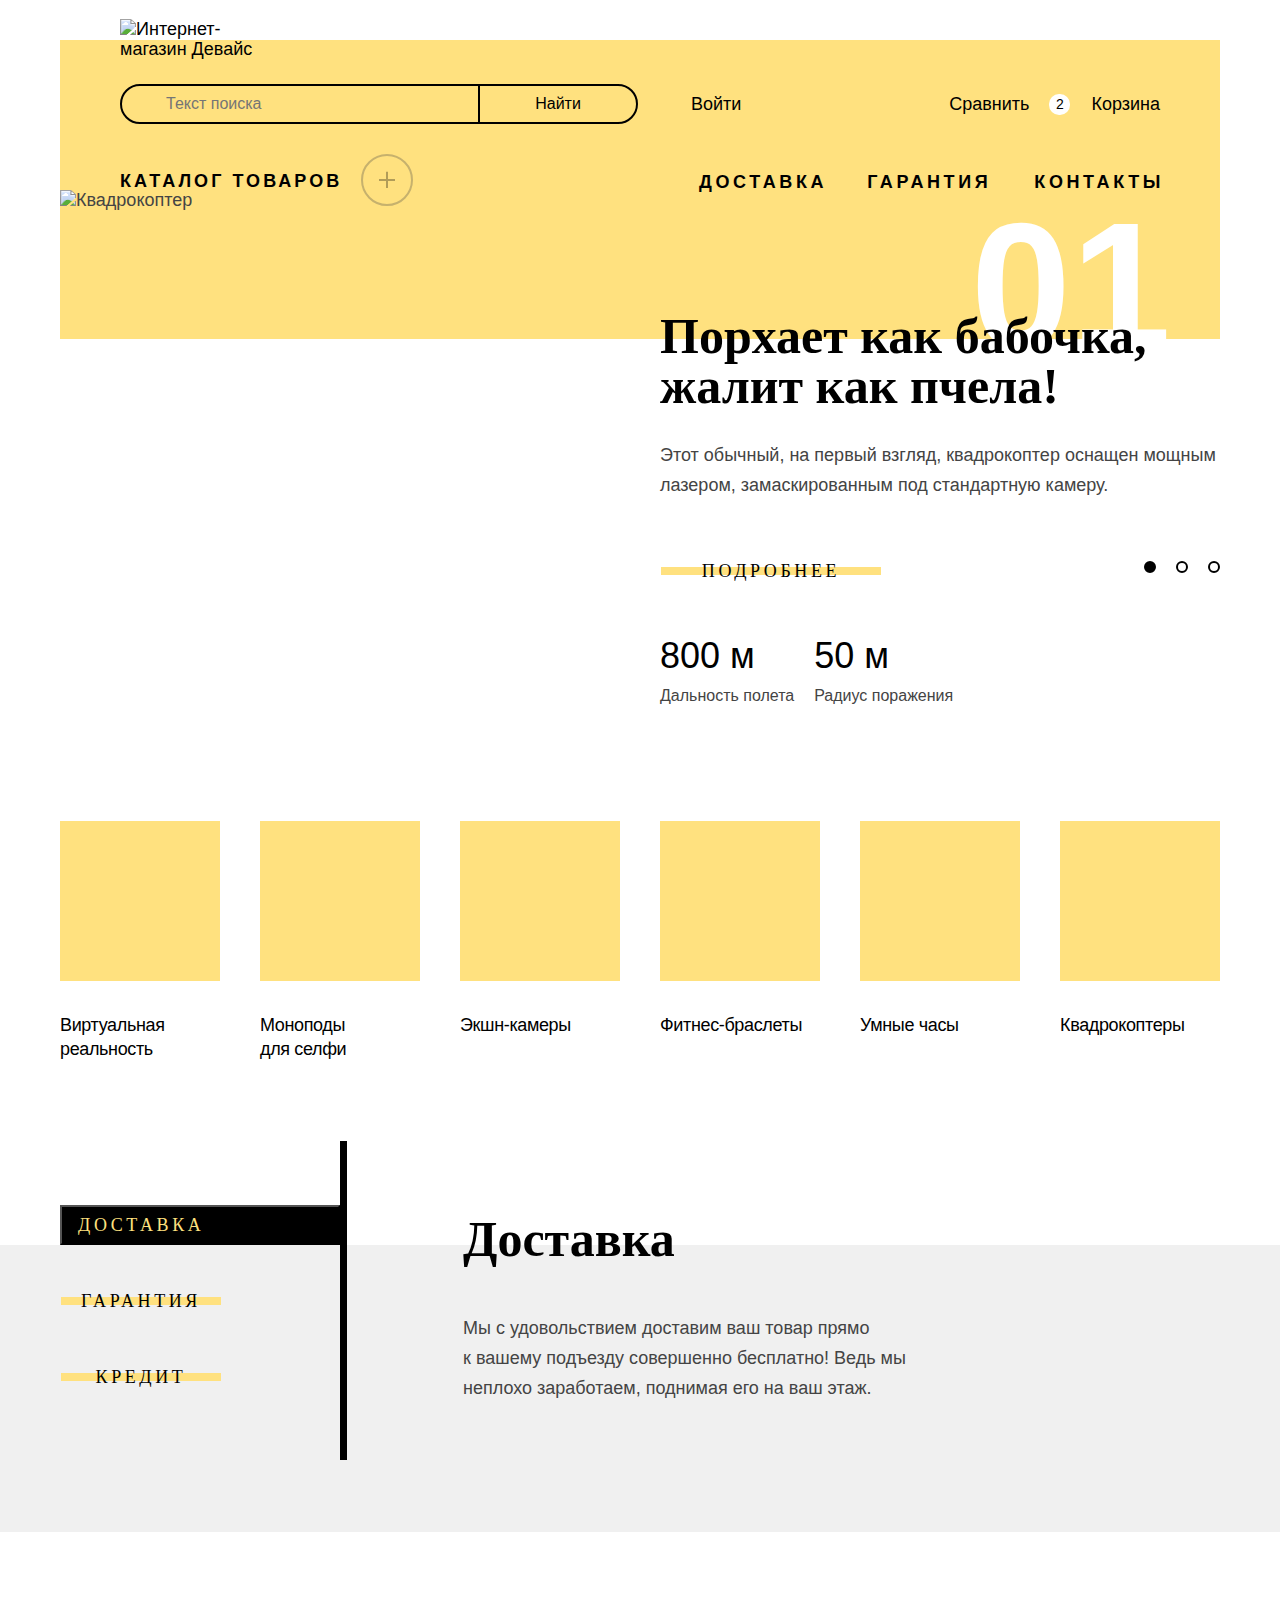
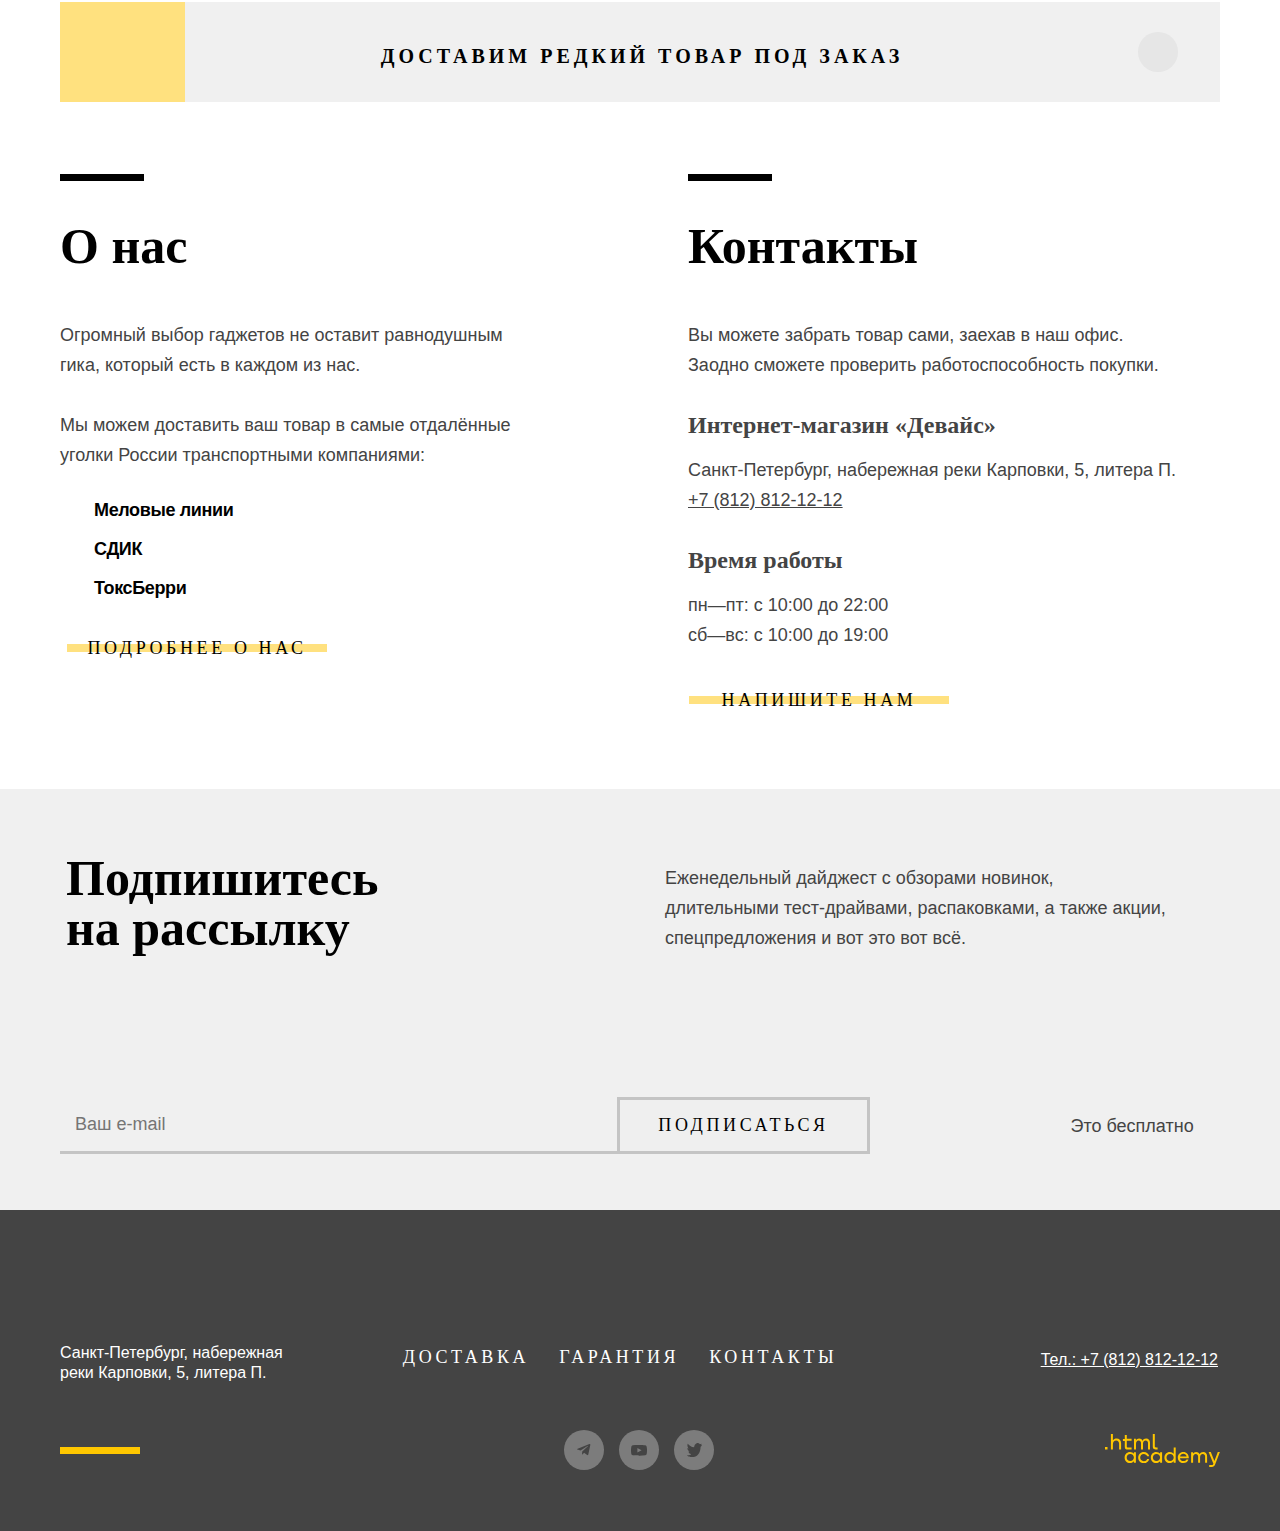
==== index.html @ ad10156c "Ending device" ====
<!DOCTYPE html>
<html lang="ru">

  <head>
    <meta charset="utf-8">
    <title>HTML Academy: Девайс</title>
    <link rel="icon" href="favicon.ico">
    <link rel="icon" type="image/png" href="images/favicon.png">
    <link rel="stylesheet" href="styles/styles.css">
  </head>

  <body>
    <header class="head">
      <div class="pre-logo">
        <a class="logo">
          <img src="images/ico/logo.svg" width="145" height="36" alt="Интернет-магазин Девайс">
        </a>
      </div>
      <nav class="head-navigation">
        <div class="nav-top">

          <form action="https://echo.htmlacademy.ru" method="post" class="form-search">
            <label for="search" class="visually-hidden">Поиск</label>
            <input class="form-search-input" id="search" name="search" type="search" placeholder="Текст поиска">
            <button class="form-search-btn" type="submit">Найти</button>
          </form>

          <ul class="nav-list-left">
            <li class="nav-entered">
              <a href="#" class="nav-link"><span class="nav-ico-login"></span>Войти</a>
            </li>

          </ul>

          <ul class="nav-list-right">
            <li>
              <a href="#" class="nav-compare nav-link"><span class="nav-ico-compare"></span>Сравнить</a>
            </li>
            <li>
              <a href="#" class="nav-thrash nav-link">
                <div class="nav-thrash-reactangle">2</div>
                <span class="nav-ico-thrash"></span>Корзина
              </a>


              <div class="cart-popover popover-hidden">
                <ul class="popover-items-list">
                  <li class="popover-cart-item">
                    <a class="popover-item-link" href="#">
                      <img class="popover-image" src="images/tripod-mobile-sm.jpg" width="39" height="43"
                        alt="Любительская селфи-палка">
                      <p class="cart-item-title">Любительская селфи-палка</p>
                    </a>
                    <button class="delete-button" type="submit"><span class="visually-hidden">Удалить</span></button>
                  </li>
                  <li class="popover-cart-item">
                    <a class="popover-item-link" href="#">
                      <img class="popover-image" src="images/tripod-sm.jpg" width="39" height="43"
                        alt="Профессиональная селфи-палка">
                      <p class="cart-item-title">Профессиональная селфи-палка</p>
                    </a>
                    <button class="delete-button" type="submit"><span class="visually-hidden">Удалить</span></button>
                  </li>
                </ul>
                <div class="totals">
                  <p class="totals-text">Товаров: 2</p>
                  <p class="totals-text">Сумма: 2000 ₽</p>
                </div>
                <a class="popover-button" href="#">Открыть корзину</a>
              </div>

            </li>
          </ul>
        </div>





        <div class="catalog-group-menu">


          <ul class="catalog-menu-left">
            <li><a href="#" class="catalog-menu-left-link">Каталог товаров</a>
              <div class="catalog-inner catalog-hidden">
                <ul class="catalog-inner-list">
                  <li class="catalog-inner-list-item"><a href="#" class="navigation-catalogue-item">Виртуальная
                      реальность</a></li>
                  <li class="catalog-inner-list-item"><a href="catalog.html" class="navigation-catalogue-item">Моноподы
                      для cелфи</a></li>
                  <li class="catalog-inner-list-item"><a href="#" class="navigation-catalogue-item">Экшн-камеры</a></li>
                </ul>
                <ul class="catalog-inner-list">
                  <li class="catalog-inner-list-item"><a href="#" class="navigation-catalogue-item">Фитнес-браслеты</a>
                  </li>
                  <li class="catalog-inner-list-item"><a href="#" class="navigation-catalogue-item">Умные часы</a></li>
                </ul>
                <ul class="catalog-inner-list">
                  <li class="catalog-inner-list-item"><a href="#" class="navigation-catalogue-item">Квадрокоптеры</a>
                  </li>
                </ul>
              </div>

            </li>
          </ul>

          <ul class="catalog-menu-right">
            <li><a href="#" class="catalog-menu-right-link">Доставка</a></li>
            <li><a href="#" class="catalog-menu-right-link">Гарантия</a></li>
            <li><a href="#" class="catalog-menu-right-link">Контакты</a></li>
          </ul>




        </div>
      </nav>



    </header>

    <main>
      <h1 class="visually-hidden">Интернет-магазин "Девайс"</h1>
      <section class="main-slider">
        <h2 class="visually-hidden">Популярные товары</h2>
        <div class="slider-wrapper">
          <div class="slide slide-open">
            <h3 class="visually-hidden">Квадрокоптер</h3>
            <div class="slider-image">
              <img src="images/slide_kvadro.png" height="560" width="560" alt="Квадрокоптер">
            </div>
            <div class="slider-text">
              <div class="slider-header">01</div>
              <h3 class="slider-tagline">Порхает как бабочка, жалит как пчела!</h3>
              <p class="slider-description">Этот обычный, на первый взгляд, квадрокоптер оснащен мощным лазером,
                замаскированным под стандартную камеру.</p>
              <div class="slider-group-info">
                <a href="#" class="btn-detail">Подробнее</a>
              </div>
              <ul class="slider-properties">
                <li class="slider-properties-feature">800 м <br /><span class="slider-properties-value">Дальность
                    полета</span></li>
                <li class="slider-properties-feature">50 м <br /><span class="slider-properties-value">Радиус
                    поражения</span></li>
              </ul>
            </div>
          </div>

          <div class="slide slide-hidden">
            <h3 class="visually-hidden">Фитнес-браслет</h3>
            <div class="slider-image">
              <img src="images/slide_bangle.png" height="560" width="560" alt="Фитнес-браслет">
            </div>
            <div class="slider-text">
              <div class="slider-header">02</div>
              <h3 class="slider-tagline">Худеем <br />правильно!</h3>
              <p class="slider-description">Мотивирующие фитнес-браслеты помогут найти в себе силы не пропускать занятия
                и
                соблюдать диету.</p>
              <div class="slider-group-info">
                <a href="#" class="btn-detail">Подробнее</a>
              </div>
              <ul class="slider-properties">
                <li class="slider-properties-feature">48 часов <br /><span class="slider-properties-value">Без
                    подзарядки</span></li>
              </ul>
            </div>
          </div>


          <div class="slide slide-hidden">
            <h3 class="visually-hidden">Монопод</h3>
            <div class="slider-image">
              <img src="images/slide_tripod.png" height="560" width="560" alt="Селфи палка">
            </div>
            <div class="slider-text">
              <div class="slider-header">03</div>
              <h3 class="slider-tagline">Делай селфи, <br />как Бен Стиллер!</h3>
              <p class="slider-description">Самая длинная палка для селфи доступна в нашем магазине. Восемь (Восемь,
                Карл!) метров длиной и весом всего 5 кг.</p>
              <div class="slider-group-info">
                <a href="#" class="btn-detail">Подробнее</a>
              </div>
              <ul class="slider-properties">
                <li class="slider-properties-feature">8,5 м <br /><span class="slider-properties-value">Длина
                    палки</span></li>
                <li class="slider-properties-feature">5 кг <br /><span class="slider-properties-value">Вес палки</span>
                </li>
                <li class="slider-properties-feature">Карбон <br /><span class="slider-properties-value">Материал</span>
                </li>
              </ul>
            </div>
          </div>


          <div class="slider-controls">
            <button class="slider-button slider-next" type="button">
              <span class="visually-hidden">Предыдущее фото</span>
            </button>
            <button class="slider-button slider-prev" type="button">
              <span class="visually-hidden">Следующее фото</span>
            </button>
          </div>

          <div class="slider-dot-pagination">

            <label class="slider-dot-item">
              <button class="slider-dot active" type="button">
                <span class="visually-hidden">1 предложение</span>
              </button>
            </label>

            <label class="slider-dot-item">
              <button class="slider-dot" type="button">
                <span class="visually-hidden">2 предложение</span>
              </button>
            </label>

            <label class="slider-dot-item">
              <button class="slider-dot" type="button">
                <span class="visually-hidden">3 предложение</span>
              </button>
            </label>
          </div>

        </div>


      </section>

      <section class="subcategory">
        <h2 class="visually-hidden">Категории товаров</h2>
        <div class="subcategory-block">
          <ul class="subcategory-categories">
            <li class="subcategory-element">
              <a class="subcategory-item" href="#">
                <div class="subcategory-image glasses"></div>
                Виртуальная реальность
              </a>
            </li>
            <li class="subcategory-element">
              <a class="subcategory-item" href="#">
                <div class="subcategory-image tripod"></div>
                Моноподы <br>для селфи
              </a>
            </li>
            <li class="subcategory-element">
              <a class="subcategory-item" href="#">
                <div class="subcategory-image camera"></div>
                Экшн-камеры
              </a>
            </li>
            <li class="subcategory-element">
              <a class="subcategory-item" href="#">
                <div class="subcategory-image bangle"></div>
                Фитнес‑браслеты
              </a>
            </li>
            <li class="subcategory-element">
              <a class="subcategory-item" href="#">
                <div class="subcategory-image watch"></div>
                Умные часы
              </a>
            </li>
            <li class="subcategory-element">
              <a class="subcategory-item" href="#">
                <div class="subcategory-image kvadro"></div>
                Квадрокоптеры
              </a>
            </li>
          </ul>
        </div>
      </section>




      <section class="service">
        <h2 class="visually-hidden">Наши преимущества</h2>
        <div class="service-container">
          <div class="service-inner-box">
            <div class="service-menu">
              <ul class="service-menu-list">
                <li class="service-menu-list-in"><button class="btn service-btn-active" type="button">Доставка</button>
                </li>
                <li class="service-menu-list-in"><button class="btn-detail service-btn" type="button">Гарантия</button>
                </li>
                <li class="service-menu-list-in"><button class="btn-detail service-btn" type="button">Кредит</button>
                </li>
              </ul>
            </div>
            <div class="service-text-delivery">
              <div class="service-text delivery">
                <h3 class="main-title">Доставка</h3>
                <p class="service-delivery-info">Мы с удовольствием доставим ваш товар прямо<br /> к вашему подъезду
                  совершенно бесплатно! Ведь мы неплохо заработаем, поднимая его на ваш этаж.</p>
              </div>
            </div>

            <div class="service-text-warranty visually-hidden">
              <div class="service-text warranty">
                <h3 class="main-title">Гарантия</h3>
                <p class="service-warranty-info">Если из-за возгорания купленного у нас товара у вас сгорит дом — не
                  переживайте, мы выдадим вам новый. Товар, не дом, конечно же.</p>
              </div>
            </div>

            <div class="service-text-credit visually-hidden">
              <div class="service-text credit">
                <h3 class="main-title">Кредит</h3>
                <p class="service-credit-info">Залезть в долговую яму стало проще! Кредитные консультанты подберут для
                  вас
                  наиболее выгодные условия кредита. Выгодные для банка, разумеется.</p>
              </div>
            </div>
          </div>
        </div>
        <aside>
          <a href="#" class="fast-delivery">
            <div class="fast-box-ico-delivery">
            </div>
            <div class="fast-text-delivery">
              <p class="fast-text">Доставим редкий товар под заказ</p>
            </div>
            <div class="fast-info-delivery">
            </div>
          </a>
        </aside>
      </section>


      <section class="device-information">
        <h2 class="visually-hidden">Информация</h2>
        <div class="device-information-about">
          <h3 class="main-title">О нас</h3>
          <p class="device-text">Огромный выбор гаджетов не оставит равнодушным<br /> гика, который есть в каждом из
            нас.</p>
          <p class="device-text">Мы можем доставить ваш товар в самые отдалённые<br /> уголки России транспортными
            компаниями:</p>
          <ul class="device-information-delivery">
            <li>Меловые линии</li>
            <li>СДИК</li>
            <li>ТоксБерри</li>
          </ul>
          <a href="#" class="btn-detail btn-delivery">Подробнее о нас</a>
        </div>
        <div class="device-information-contacts">
          <h3 class="main-title">Контакты</h3>
          <p class="device-text">Вы можете забрать товар сами, заехав в наш офис.<br /> Заодно сможете проверить
            работоспособность покупки.</p>
          <h4 class="device-topic">Интернет-магазин «Девайс»</h4>
          <p class="device-text">Санкт-Петербург, набережная реки Карповки, 5, литера П.<br /> <span
              class="device-text-phone">+7 (812) 812-12-12</span></p>
          <h4 class="device-topic">Время работы</h4>
          <p class="device-text">пн—пт: с 10:00 до 22:00<br />сб—вс: с 10:00 до 19:00</p>
          <a href="#" class="btn-detail">Напишите нам</a>
        </div>
      </section>

      <section class="subscribe">
        <div class="subscribe-container">
          <div class="subscribe-header">
            <h3 class="main-title">Подпишитесь на рассылку</h3>
          </div>
          <div class="subscribe-text-box">
            <p class="subscribe-text">Еженедельный дайджест с обзорами новинок,<br /> длительными тест-драйвами,
              распаковками, а также акции,
              спецпредложения и вот это вот всё.</p>
          </div>
          <div class="subscribe-input">
            <form action="https://echo.htmlacademy.ru" method="post" class="form-subscribe">
              <label for="subscribe" class="visually-hidden">Введите ваш e-mail</label>
              <input class="form-subscribe-input" id="subscribe" name="subscribe" type="email"
                placeholder="Ваш e-mail"><button class="form-subscribe-btn" type="submit">Подписаться</button>
            </form>
          </div>
          <div class="subscribe-free">
            <p class="subscribe-free-text">Это бесплатно</p>
          </div>
        </div>
      </section>
    </main>



    <footer class="footer">
      <div class="footer-container">

        <div class="logo-footer">
          <h3 class="visually-hidden">На главную страницу</h3>
          <a class="logo-footer-ico"></a>
        </div>


        <div class="footer-first-grid">

          <p class="footer-text">Санкт-Петербург, набережная<br /> реки Карповки, 5, литера П.</p>
          <ul class="footer-menu">
            <li class="footer-menu-item">
              <a href="#" class="footer-menu-link">Доставка</a>
            </li>
            <li class="footer-menu-item"><a href="#" class="footer-menu-link">Гарантия</a></li>
            <li class="footer-menu-item"><a href="#" class="footer-menu-link">Контакты</a></li>
          </ul>
          <p class="footer-text footer-phone"><a href="tel:+78128121212" class="footer-phone-link">Тел.: +7 (812)
              812-12-12</a></p>
        </div>


        <div class="footer-second-grid">
          <ul class="footer-social-group">


            <li class="footer-social-list">
              <a href="https://t.me/htmlacademy" class="footer-social-group-item-link footer-social-circle">
                <span class="visually-hidden">Телеграм</span>
                <svg width="14" height="12" fill="currentColor" xmlns="http://www.w3.org/2000/svg"
                  class="footer-social-ico">
                  <path
                    d="M12.44.07.62 4.63c-.8.33-.8.78-.14.98l3.03.94 7.02-4.43c.33-.2.64-.09.39.13l-5.7 5.13-.2 3.13c.3 0 .44-.14.61-.3l1.48-1.44 3.06 2.27c.57.31.97.15 1.12-.53l2-9.48c.21-.83-.3-1.2-.85-.96Z" />
                </svg>
              </a>
            </li>

            <li class="footer-social-list">
              <a href="https://www.youtube.com/user/htmlacademyru"
                class="footer-social-group-item-link footer-social-circle">
                <span class="visually-hidden">Ютуб</span>
                <svg width="16" height="11" fill="currentColor" xmlns="http://www.w3.org/2000/svg"
                  class="footer-social-ico">
                  <g clip-path="url(#a)">
                    <path
                      d="M15.67 1.67c-.1-.32-.27-.61-.51-.84-.25-.24-.56-.41-.9-.5C13.01 0 8 0 8 0 5.9-.02 3.8.08 1.74.32 1.4.4 1.1.58.84.82c-.24.24-.42.53-.51.85A19.4 19.4 0 0 0 0 5.34C0 6.56.1 7.79.33 9c.09.32.27.61.51.85.25.23.56.4.9.5 1.27.32 6.26.32 6.26.32 2.09.02 4.18-.08 6.26-.31.34-.09.65-.26.9-.5.24-.23.42-.52.5-.84.24-1.21.35-2.44.34-3.67.02-1.23-.1-2.46-.33-3.68ZM6.4 7.62V3.05l4.18 2.29L6.4 7.62Z" />
                  </g>
                  <defs>
                    <clipPath id="a">
                      <path fill="#fff" d="M0 0h16v11H0z" />
                    </clipPath>
                  </defs>
                </svg>
              </a>
            </li>
            <li class="footer-social-list">
              <a href="https://twitter.com/htmlacademy_ru" class="footer-social-group-item-link footer-social-circle">
                <span class="visually-hidden">Твиттер</span>
                <svg width="15" height="15" fill="currentColor" xmlns="http://www.w3.org/2000/svg"
                  class="footer-social-ico">
                  <path
                    d="M9.7.16c1.5-.5 2.6.3 3.2 1.1.5-.2 1.1-.4 1.7-.6 0 .8-.5 1.4-.8 1.6.7.2 1.2-.4 1.2-.4-.1.9-.9 1.7-1.4 1.9-.2 6.3-2.8 10.4-8.9 10.3h-.4c-.3 0-3.7-.4-4.3-1.8 2 .2 3.4-.4 4.1-1.1-.8-.3-2.4-.4-2.6-2.8.3.2.5.3 1.1.2-1.1-.8-2.3-1.5-2.2-3.5.3.3.9.5 1.2.4C1 5.26-.2 2.36.8.86c1.6 1.7 3.3 3.4 6.3 3.5.2-2.1 1-3.5 2.6-4.2Z" />
                </svg>
              </a>
            </li>
          </ul>

          <div class="footer-html-logo"><a href="https://htmlacademy.ru/" class="footer-html-logo-inner">
              <svg tabindex="0" width="115" height="33" viewBox="0 0 115 33" fill="currentColor"
                xmlns="http://www.w3.org/2000/svg" class="footer-html-logo-ico">
                <path
                  d="M8 6.2c.8-1 2-1.7 3.6-1.7 2.7 0 4.6 1.9 4.5 4.9v6.1h-2V9.8c0-1.8-1.1-3.2-2.9-3.2-2 0-3.3 1.5-3.3 3.6v5.3h-2V0h2v6.2H8zm-8 9.3v-2.6h2.5v2.6H0zM26.6 4.8h-4.8V1.1h-2v3.8h-1.9v2h1.9v6c0 1.7 1 2.7 2.7 2.7h4.1v-2h-3.7c-.7 0-1.1-.4-1.1-1.1V6.8h4.8v-2zm11 1.9c.6-1.3 1.9-2.1 3.5-2.1 2.5 0 4 1.8 3.9 4.3v6.5h-2V9.1c0-1.6-.9-2.6-2.4-2.6-1.2 0-2.6.9-2.6 3.3v5.6h-2V9.1c0-1.6-.9-2.6-2.4-2.6C32 6.5 31 8 31 10v5.4h-2V4.8h1.9v1.6h.1c.6-1 1.7-1.8 3.1-1.8 1.6 0 2.8.9 3.4 2.1h.1zm10.2 6c0 1.7 1 2.7 2.8 2.7h2v-2h-1.7c-.7 0-1.1-.4-1.1-1.1V0h-2v12.7zM25 17.9c1.7 0 3 .7 3.9 1.8v-1.5h2v10.6h-2v-1.6h-.1c-.8 1.1-2 1.9-3.8 1.9-3.1 0-5.4-2.3-5.4-5.6s2.3-5.6 5.4-5.6zm-3.3 5.6c0 2 1.4 3.6 3.6 3.6s3.6-1.7 3.6-3.6c0-2-1.4-3.6-3.6-3.6s-3.6 1.6-3.6 3.6zM44.2 22c-.5-2.4-2.6-4.1-5.4-4.1-3.4 0-5.6 2.5-5.6 5.6 0 3.1 2.2 5.6 5.6 5.6 2.8 0 4.9-1.8 5.4-4.2h-2.1c-.4 1.3-1.7 2.3-3.3 2.3-2.2 0-3.6-1.6-3.6-3.6s1.4-3.6 3.6-3.6c1.6 0 2.8 1 3.3 2.2h2.1V22zm7-4.1c1.7 0 3 .7 3.9 1.8v-1.5h2v10.6h-2v-1.6H55c-.8 1.1-2 1.9-3.8 1.9-3.1 0-5.4-2.3-5.4-5.6s2.3-5.6 5.4-5.6zm-3.3 5.6c0 2 1.4 3.6 3.6 3.6 2.1 0 3.6-1.7 3.6-3.6 0-2-1.4-3.6-3.6-3.6s-3.6 1.6-3.6 3.6zm20.8-3.7c-.9-1.1-2.2-1.9-3.9-1.9-3.1 0-5.4 2.3-5.4 5.6s2.2 5.6 5.4 5.6c1.7 0 3-.8 3.8-1.8h.1v1.5h2V13.4h-2v6.4zm-3.6 7.3c-2.2 0-3.6-1.6-3.6-3.6s1.4-3.6 3.6-3.6 3.6 1.6 3.6 3.6c-.1 2-1.5 3.6-3.6 3.6zm7.7-3.6c0-3.1 2.2-5.6 5.5-5.6 3.5 0 5.7 2.7 5.5 6.3H75c.1 1.6 1.5 2.9 3.4 2.9 1.4 0 2.5-.6 3-1.6h2.1c-.7 2.3-2.7 3.6-5.2 3.6-3.4 0-5.5-2.6-5.5-5.6zm8.8-1.1c-.3-1.6-1.6-2.6-3.3-2.6-1.7 0-2.9 1.1-3.2 2.6h6.5zm16.6-4.5c-1.6 0-2.9.8-3.6 2h-.1c-.6-1.2-1.8-2-3.4-2-1.4 0-2.5.7-3.1 1.8v-1.5h-1.9v10.6h2v-5.4c0-2 1-3.4 2.6-3.5 1.5 0 2.4 1 2.4 2.6v6.3h2v-5.6c0-2.4 1.4-3.3 2.6-3.3 1.5 0 2.4 1 2.4 2.6v6.3h2v-6.5c.1-2.6-1.4-4.4-3.9-4.4zm7.6.2 3.6 8.9 3.4-8.9h2.1l-4.7 12.2c-.7 1.8-1.7 2.6-3.5 2.6h-2.5v-2h2.5c1 0 1.4-.3 1.7-1.2l-4.8-11.6h2.2z" />
              </svg>
            </a>
          </div>

        </div>

      </div>
    </footer>


    <div class="modal-cover modal-hidden">
      <form class="delivery-form" action="https://echo.htmlacademy.ru/" method="post">
        <fieldset class="delivery-fieldset">
          <h2 class="delivery-form-title">Доставка под заказ</h2>
          <button class="delivery-form-close" type="button"><span class="visually-hidden">Закрыть</span></button>
          <p class="delivery-form-field">
            <label class="delivery-form-field-name" for="name-field">Ваше имя:</label>
            <input class="delivery-form-input modal-name" id="name-field" type="text" name="buyer-name"
              placeholder="Введите имя">
          </p>
          <p class="delivery-form-field">
            <label class="delivery-form-field-name" for="email-field">Ваш e-mail:</label>
            <input class="delivery-form-input modal-email" id="email-field" type="email" name="buyer-email"
              placeholder="Введите email">
            <span class="email-comment">Забавный у вас адрес</span>
          </p>
          <p class="delivery-form-field">
            <label class="delivery-form-field-name" for="description-field">Что нужно привезти:</label>
            <input class="delivery-form-input modal-description" id="description-field" type="text"
              name="delivery-description" placeholder="В свободной форме">
          </p>
          <div class="delivery-form-field">
            <label class="delivery-form-field-name" for="quantity-field">Количество: </label>
            <span class="modal-tooltip"></span>
            <span class="tooltip-field">
              Постараемся найти, сколько нужно. Привезём сколько получится по требованиям
              к провозу багажа.
            </span>

            <div class="quantity_inner">
              <button class="bt_minus" type="button">
                <span class="visually-hidden">Меньше</span>
                <svg width="16" height="16" viewBox="0 0 16 16" xmlns="http://www.w3.org/2000/svg">
                  <path d="M16 7H0v2h16V7Z" />
                </svg>
              </button>
              <label class="visually-hidden" for="quantity-field">Количество товаров</label>
              <input class="modal-form-field man-number" type="number" id="quantity-field" name="delivery-quantity"
                value="1" max="6" min="1">
              <button class="bt_plus" type="button">
                <span class="visually-hidden">Больше</span>
                <svg width="16" height="16" viewBox="0 0 16 16" xmlns="http://www.w3.org/2000/svg">
                  <path d="M16 7H9V0H7v7H0v2h7v7h2V9h7V7Z" />
                </svg>
              </button>
            </div>
          </div>
          <button class="btn-detail" type="submit">Отправить</button>
        </fieldset>
      </form>
    </div>



  </body>

</html>
---- styles/styles.css ----
@font-face {
  font-family: "Rubik";
  font-weight: 400;
  font-style: normal;
  src: url('../fonts/rubik/rubik-400.woff2') format("woff2");
  font-display: swap;
  /* своевременная подгрузка шрифта */

}

@font-face {
  font-family: "Rubik";
  font-weight: 700;
  font-style: normal;
  src: url('../fonts/rubik/rubik-700.woff2') format("woff2");
  font-display: swap;
}

@font-face {
  font-family: "Raleway";
  font-weight: 800;
  font-style: normal;
  src: url('../fonts/raleway/raleway-800.woff2') format("woff2");
  font-display: swap;
}

html {
  height: 100%;
}

body {
  font-family: "Rubik", "Arial", sans-serif;
  font-weight: 400;
  font-size: 18px;
  line-height: 20px;
  font-style: normal;
  background-color: #ffffff;
  margin: 0 auto;
  color: #444444;
  min-height: 100%;
  min-width: 1160px;
}

.head {
  width: 1160px;
  margin: 0 auto;
  height: auto;
  background-color: #FFE17F;
}

.head a {
  color: #000000;
  text-decoration: none;
}

.pre-logo {
  display: block;
  width: 1160px;
  height: 40px;
  background-color: #ffffff;
}

.visually-hidden {
  visibility: hidden;
  position: absolute;
  width: 1px;
  height: 1px;
  margin: -1px;
  border: 0;
  padding: 0;
  overflow: hidden;
}

/* hide someshit from select  */

input[type=number]::-webkit-inner-spin-button,
input[type=number]::-webkit-outer-spin-button {
  -webkit-appearance: none;
  margin: 0;
}

input[type="number"] {
  -moz-appearance: textfield;
}

/* hide someshit from input search */

input::-webkit-search-decoration,
input::-webkit-search-cancel-button,
input::-webkit-search-results-button,
input::-webkit-search-results-decoration {
  display: none;
}


.logo {
  display: block;
  position: relative;
  z-index: 1;
  margin-left: 60px;
  bottom: -19px;
  width: 145px;
  height: 36px;
  cursor: pointer;
}

.logo:hover {
  opacity: 0.4;
}

.logo:focus-visible {
  outline: 2px solid #AF4FFF;
}

.logo:active {
  opacity: 0.2;
  outline: none;
}

.head-navigation {
  min-height: 186px;
  max-height: 300px;
  padding-left: 60px;
}

.nav-top {
  display: flex;
  align-items: center;
  padding: 0;
  margin-bottom: 32px;
  padding-top: 44px;
}

.nav-list-left {
  display: flex;
  align-items: center;
  list-style: none;
  padding: 0;
  margin: 0;
}

.nav-list-right {
  display: flex;
  align-items: center;
  margin: 0;
  margin-left: auto;
  margin-right: 60px;
  list-style: none;
  padding: 0;
}

.nav-list-right:last-child {
  position: relative;
}

.form-search {
  display: flex;
  flex-direction: row;
  align-items: center;
  margin-right: 27px;
}

.form-search::before {
  display: block;
  content: "";
  background: url('../images/ico/search.svg');
  background-repeat: no-repeat;
  width: 16px;
  height: 16px;
  color: black;
  margin-left: 16px;
  position: absolute;
}

.form-search-input {
  background: none;
  width: 360px;
  height: 40px;
  padding: 0;
  font-family: inherit;
  font-size: 16px;
  line-height: 20px;
  padding-left: 44px;
  color: #000000;
  border: 2px solid #000000;
  border-top-left-radius: 50px;
  border-bottom-left-radius: 50px;
}

.form-search-input:focus-visible {
  color: rgba(0, 0, 0, 0.3);
  outline: 2px solid #AF4FFF;
}

.form-search-input:active {
  outline: none;
}

.form-search-btn {
  background: none;
  border: none;
  min-width: 160px;
  height: 40px;
  font-family: inherit;
  font-size: 16px;
  line-height: 20px;
  cursor: pointer;
  border: 2px solid #000000;
  border-top-right-radius: 50px;
  border-bottom-right-radius: 50px;
  margin-left: -2px;
}

.form-search-btn:hover {
  color: #ffffff;
  background-color: #000000;
  border: 3px solid #000000;
}

.form-search-btn:focus-visible {
  outline: 2px solid #AF4FFF;
}

.form-search-btn:active {
  color: #4c4c4c;
  background-color: #000000;
  border: 3px solid #000000;
  outline: none;
}

.nav-entered {
  margin-right: 28px;
}

.nav-link:hover {
  opacity: 0.4;
}

.nav-link:focus-visible {
  outline: 2px solid #AF4FFF;
}

.nav-link:active {
  opacity: 0.2;
  outline: none;
}

.nav-unlogin {
  font-size: 18px;
  color: #000000;
  opacity: 0.3;
}

.nav-ico-login {
  display: inline-block;
  background: url('../images/ico/login.svg');
  background-repeat: no-repeat;
  width: 13px;
  height: 12px;
  color: black;
  margin-right: 13px;
}

.nav-ico-compare {
  display: inline-block;
  background: url('../images/ico/copmare.svg');
  background-repeat: no-repeat;
  width: 10px;
  height: 12px;
  color: black;
  margin-right: 13px;
}

.nav-ico-thrash {
  display: inline-block;
  background: url('../images/ico/thrash.svg');
  background-repeat: no-repeat;
  width: 16px;
  height: 14px;
  color: black;
  margin-right: 12px;
  margin-left: 14px;
}

.nav-compare {
  margin-right: 20px;
}

.nav-thrash-reactangle {
  position: absolute;
  font-size: 14px;
  text-align: center;
  background-color: #ffffff;
  border-radius: 10px;
  width: 21px;
  height: 21px;
}

.catalog-group-menu {
  display: flex;
  align-items: center;
}

.catalog-menu-left {
  list-style: none;
  display: flex;
  align-items: center;
  padding: 0;
  margin: 0;
  z-index: 3;
}

.catalog-menu-left-link {
  display: inline-block;
  font-weight: 800;
  font-size: 18px;
  line-height: 21px;
  letter-spacing: 0.17em;
  text-transform: uppercase;
  color: #000000;
  position: relative;
  z-index: 3;
  min-width: 297px;
}


.catalog-menu-left-link::after {
  display: inline-block;
  background: url(../images/ico/circle-plus.svg);
  background-position: center;
  background-repeat: no-repeat;
  width: 48px;
  height: 48px;
  border: 2px solid #444444;
  border-radius: 50%;
  vertical-align: middle;
  position: relative;
  content: "";
  right: -19px;
  top: -2px;
  opacity: 0.3;
}

.catalog-menu-left-link:focus-visible {
  outline: 2px solid #AF4FFF;
}

.catalog-menu-left-link:active::after {
  background: url(../images/ico/circle-minus.svg);
  background-position: center;
  background-repeat: no-repeat;
}

.catalog-menu-right {
  display: flex;
  align-items: center;
  flex-wrap: wrap;
  list-style: none;
  padding: 0;
  margin: 0;
  margin-left: auto;
  max-width: 547px;
  min-height: 50px;
  max-height: 100px;
  margin-right: 56px;
  z-index: 3;
}




.catalog-menu-right li:first-child {
  margin-right: 40px;
}

.catalog-menu-right li:nth-child(2) {
  margin-right: 43px;
}

.catalog-menu-right li:nth-child(3) {
  margin: 0;
}

.catalog-menu-right-link {
  display: flex;
  align-items: center;
  min-height: 30px;
  max-height: 100px;
  text-decoration: none;
  color: #000000;
  font-weight: 800;
  font-size: 18px;
  line-height: 21px;
  letter-spacing: 0.2em;
  text-transform: uppercase;
}

.menu-right-link-active {
  border-bottom: 2px solid #000000;
}

.catalog-menu-right-link:hover {
  opacity: 0.4;
}

.catalog-menu-right-link:focus-visible {
  outline: 2px solid #AF4FFF;
}

.catalog-menu-right-link:active {
  opacity: 0.2;
  outline: none;
}

.catalog-inner {
  background-color: #FFE17F;
  font-size: 16px;
  line-height: 30px;
  color: #000000;
  min-height: 160px;
  z-index: 2;
  position: absolute;
  margin-left: -60px;
  width: 1160px;
  column-gap: 60px;
}

.catalog-hidden {
  display: none;
}

.catalog-open {
  display: flex;
}

.catalog-inner-list {
  margin: 0;
  margin-top: 10px;
  padding: 0;
  display: flex;
  flex-direction: column;
  row-gap: 15px;
}

.catalog-inner-list:first-child {
  margin-left: 60px;
}

.catalog-inner-list:last-child {
  margin-left: 10px;
}

.catalog-inner-list-item {
  display: flex;
  height: 23px;
  justify-content: stretch;
}

.navigation-catalogue-item {
  display: inline-block;
  font-family: inherit;
  font-style: normal;
  font-weight: 400;
  font-size: 16px;
  line-height: 18px;
  text-align: left;
  text-transform: none;
  color: #000000;
  text-decoration: none;
}

.item-active {
  border-bottom: 2px solid #000000;
  cursor: pointer;
}

.navigation-catalogue-item:hover {
  opacity: 0.6;
}

.navigation-catalogue-item:focus-visible {
  outline: 2px solid #af4fff;
}

.navigation-catalogue-item:active {
  opacity: 0.3;
}

.main-slider {
  margin: 0 auto;
  width: 1160px;
  margin-bottom: 55px;
  background-image: linear-gradient(180deg, #FFE17F 113px, transparent 113px);
  background-repeat: no-repeat;
  background-position: 0 0;
}

.slider-top-line {
  width: 1160px;
  height: 120px;
  background-color: #FFE17F;
}

.slider-wrapper {
  position: relative;
}

.slide {
  height: 540px;
}

.slide-hidden {
  display: none;
}

.slide-open {
  display: flex;
}

.slider-image {
  width: 560px;
  height: 560px;
  display: block;
  position: relative;
  top: -36px;
}

.slider-controls {
  position: absolute;
  top: 38%;
  left: 2.5%;
  display: flex;
  justify-content: space-between;
  width: 530px;
  transform: translateY(-50%);
}

.slider-button {
  width: 20px;
  height: 60px;
  color: #000000;
  background-color: transparent;
  border: none;
  cursor: pointer;
  background: url('../images/ico/arrow.svg');
  background-position: center;
  background-repeat: no-repeat;
}

.slider-prev {
  transform: rotate(180deg);
}

.slider-prev:hover,
.slider-next:hover {
  opacity: 0.6;
}

.slider-prev:focus-visible,
.slider-next:focus-visible {
  outline: 2px solid #AF4FFF;
}

.slider-prev:active,
.slider-next:active {
  opacity: 0.2;
  outline: none;
}

.slider-header {
  font-weight: 700;
  font-size: 180px;
  text-align: right;
  color: #ffffff;
  margin-right: 49px;
  position: relative;
  top: -5px;
}

.slider-text {
  width: 560px;
  height: 485px;
  display: flex;
  flex-direction: column;
  margin-left: auto;
  position: relative;
  top: 55px;
}

.slider-tagline {
  font-family: "Raleway";
  font-size: 50px;
  line-height: 50px;
  color: #000000;
  margin: 0;
  margin-top: 10px;
  z-index: 1;
  margin-bottom: 29px;
}

.slider-description {
  font-size: 18px;
  line-height: 30px;
  margin: 0;
  margin-bottom: 51px;
}

.slider-group-info {
  display: flex;
  margin-bottom: 50px;
  align-items: center;
  justify-content: space-between;
  box-sizing: border-box;
}

.slider-properties {
  display: flex;
  min-width: 147px;
  column-gap: 20px;
  row-gap: 12px;
  margin: 0;
  padding: 0;
  list-style-type: none;
}

.slider-properties-feature {
  font-size: 36px;
  line-height: 30px;
  color: #000000;
}

.slider-properties-value {
  font-size: 16px;
  line-height: 30px;
  color: #444444;
  padding-top: 10px;
  display: inline-block;
}

.btn {
  font-family: 'Raleway';
  font-size: 18px;
  line-height: 21px;
  letter-spacing: 0.2em;
  text-transform: uppercase;
  max-width: 280px;
  min-width: 220px;
  display: flex;
  justify-content: center;
  align-items: center;
  text-decoration: none;
  color: #000000;
}

.btn-more {
  background-color: rgba(255, 225, 127, 1);
  height: 8px;
  vertical-align: baseline;
}

.btn-detail {
  display: flex;
  align-items: center;
  justify-content: center;
  position: relative;
  left: 1px;
  z-index: 0;
  min-width: 220px;
  max-width: 260px;
  min-height: 40px;
  font-family: 'Raleway';
  font-size: 18px;
  line-height: 21px;
  letter-spacing: 0.2em;
  text-transform: uppercase;
  text-decoration: none;
  color: #000000;
  border: 0;
  cursor: pointer;
  background-color: inherit;
}

.btn-detail:hover::before {
  height: 40px;
}

.btn-detail:focus-visible {
  outline: 2px solid #AF4FFF;
}

.btn-detail:active,
.btn-detail:active::before {
  outline: none;
  background-color: #FFCC33;
  height: 40px;
}

.btn-detail::before {
  content: "";
  position: absolute;
  left: 0;
  z-index: -1;
  display: block;
  width: 100%;
  min-height: 8px;
  background-color: #FFE17F;
}

.btn-disabled {
  opacity: 0.3;
}

.slider-dot-pagination {
  position: absolute;
  top: 61%;
  right: 0;
  display: flex;
  list-style: none;
  margin: 0;
  padding: 0;
}


.slider-dot {
  width: 12px;
  height: 12px;
  border: 2px solid #000000;
  border-radius: 10px;
  margin: 0;
  padding: 0;
  background: none;
  cursor: pointer;
}

.active {
  background-color: #000000;
}

.slider-dot-item:not(:last-child) {
  margin-right: 20px;
}

.slider-dot:hover,
.active:hover {
  opacity: 0.6;
}

.slider-dot:focus-visible,
.active:focus-visible {
  outline: 2px solid #AF4FFF;
}

.slider-dot:active,
.active:active {
  opacity: 0.3;
  outline: none;
}

/* == Subcategory == */

.subcategory {
  width: 1160px;
  margin: 0 auto;
  background-color: #ffffff;
  min-height: 260px;
  margin-bottom: 60px;
}

.subcategory-block {
  display: flex;
  column-gap: 40px;
}

.subcategory-block-list {
  display: flex;
  flex-wrap: wrap;
  justify-content: flex-start;
  align-items: center;
  margin: 0;
  padding: 0;
  list-style: none;
}

.subcategory-categories {
  display: flex;
  flex-wrap: wrap;
  width: 1160px;
  margin: 0 auto;
  padding: 0;
  list-style-type: none;
}

.subcategory-element:not(:last-child) {
  margin-right: 40px;
}

.subcategory-image {
  position: relative;
  margin-bottom: 32px;
  background-color: #ffe17f;
}

.subcategory-element:hover .subcategory-image {
  background-color: #ffcc33;
}

.subcategory-item:focus-visible {
  outline: 2px solid #af4fff;
}

.subcategory-element:active {
  opacity: 0.3;
}

.glasses {
  background-image: url("../images/ico/glasses.svg");
  width: 160px;
  height: 160px;
  background-position: center center;
  background-repeat: no-repeat;
}

.tripod {
  background-image: url("../images/ico/tripod.svg");
  width: 160px;
  height: 160px;
  background-position: center bottom;
  background-repeat: no-repeat;
}

.camera {
  background-image: url("../images/ico/camera.svg");
  width: 160px;
  height: 160px;
  background-position: center center;
  background-repeat: no-repeat;
}

.bangle {
  background-image: url("../images/ico/bangle.svg");
  width: 160px;
  height: 160px;
  background-position: center center;
  background-repeat: no-repeat;
}

.watch {
  background-image: url("../images/ico/watch.svg");
  width: 160px;
  height: 160px;
  background-position: center center;
  background-repeat: no-repeat;
}

.kvadro {
  background-image: url("../images/ico/kvadro.svg");
  width: 160px;
  height: 160px;
  background-position: center center;
  background-repeat: no-repeat;
}

.subcategory-item {
  display: inline-block;
  width: 160px;
  min-height: 253px;
  font-family: "Raleway", sans-serif;
  font-size: 18px;
  line-height: 24px;
  letter-spacing: -0.02em;
  text-decoration: none;
  color: #000000;
}

/* == Service == */

.service {
  width: 100%;
  margin-bottom: 72px;
}

.service-container {
  background-image: linear-gradient(180deg, transparent 104px, #F0F0F0 104px);
  background-repeat: no-repeat;
  margin-bottom: 70px;
}

.service-inner-box {
  height: 391px;
  width: 1160px;
  margin: 0 auto;
  display: flex;
}

.service-menu {
  width: 287px;
  display: flex;
  margin-right: 116px;
}

.service-menu-list {
  display: grid;
  grid-template-columns: 280px;
  grid-template-rows: 40px 40px 40px;
  grid-row-gap: 36px;
  justify-content: flex-start;
  align-items: center;
  margin: 0;
  padding: 0;
  height: 319px;
  margin-top: 64px;
}

.service-menu::after {
  content: '';
  height: 319px;
  width: 7px;
  background-color: #000000;
}

.service-menu-list-in {
  list-style-type: none;
}

.service-btn-active {
  background-color: #000000;
  color: #FFE17F;
  justify-content: flex-start;
  padding-left: 16px;
  width: 100%;
  height: 40px;
  cursor: pointer;
}

.btn.service-btn-active:hover {
  color: rgba(255, 225, 127, 0.5);
}

.btn.service-btn-active:focus-visible {
  outline: 2px solid #af4fff;
}

.btn.service-btn-active:active {
  color: rgba(255, 225, 127, 0.3);
}

.service-btn {
  min-width: 160px;
  width: 160px;
}

.service-text {
  display: flex;
  flex-direction: column;
  margin-top: 73px;
  line-height: 30px;
}

.service-text-delivery::after {
  content: "";
  background: url('../images/ico/service_delivery.svg') no-repeat;
  width: 136px;
  height: 164px;
  position: relative;
  right: -104px;
  top: 80px;
}

.service-text-delivery {
  display: flex;
  max-width: 800px;
  min-width: 750px;
}

.service-delivery-info {
  width: 454px;
  margin: 0;
}

.main-title {
  font-family: 'Raleway';
  font-size: 50px;
  line-height: 50px;
  color: #000000;
  margin: 0;
  margin-bottom: 49px;
}

.service-text-warranty {
  display: flex;
  max-width: 800px;
  min-width: 750px;
}

.service-warranty-info {
  width: 480px;
  margin: 0;
}

.service-text-warranty::after {
  content: "";
  background: url('../images/ico/service_warranty.svg') no-repeat;
  width: 171px;
  height: 195px;
  position: relative;
  right: -104px;
  top: 80px;
}

.service-text-credit {
  display: flex;
  max-width: 800px;
  min-width: 750px;
}

.service-credit-info {
  width: 470px;
  margin: 0;
}

.service-text-credit::after {
  content: "";
  background: url(../images/ico/service_credit.svg) no-repeat;
  width: 156px;
  height: 188px;
  position: relative;
  right: -104px;
  top: 80px;
}

/* == Delivery == */

.fast-delivery {
  width: 1160px;
  height: 100px;
  background-color: #F0F0F0;
  margin: 0 auto;
  display: flex;
  align-items: center;
  text-decoration: none;
}

.fast-box-ico-delivery {
  width: 125px;
  height: 100px;
  background-color: #FFE17F;
  background-image: url('../images/ico/fast-delivery.svg');
  background-position: center 53%;
  background-repeat: no-repeat;
}

.fast-text-delivery {
  margin: 0;
  width: 910px;
  text-align: center;
  position: relative;
  top: 4px;
  left: 2px;
}

.fast-text {
  font-family: 'Raleway';
  font-style: normal;
  font-weight: 800;
  font-size: 20px;
  line-height: 23px;
  letter-spacing: 0.2em;
  text-transform: uppercase;
  color: #000000;
  margin: 0;
}

.fast-info-delivery {
  position: relative;
  top: 0;
  left: 0;
  width: 40px;
  height: 40px;
  border-radius: 50%;
  background-color: rgba(220, 220, 220, 0.5);
  margin-right: 42.5px;
  margin-left: auto;
}

.fast-info-delivery::after {
  content: "";
  position: absolute;
  background: url(../images/ico/i.svg);
  width: 40px;
  height: 40px;
  opacity: 0.3;
  background-position: center;
  background-repeat: no-repeat;
}

.fast-delivery:hover .fast-box-ico-delivery {
  background-color: #ffc700;
}

.fast-delivery:hover .fast-info-delivery::after {
  opacity: 1;
}

.fast-delivery:focus-visible {
  outline: 2px solid #af4fff;
}

.fast-delivery:active {
  opacity: 0.3;
}

/* == Info contacts & about == */

.device-information {
  height: 550px;
  width: 1160px;
  margin: 0 auto;
  display: flex;
  flex-direction: row;
  margin-bottom: 65px;
  column-gap: 48px;
}

.device-information-about {
  width: 580px;
}

.device-information-contacts {
  width: 530px;
}

.device-information-contacts::before,
.device-information-about::before {
  content: "";
  display: block;
  width: 84px;
  height: 7px;
  background-color: #000000;
  margin-bottom: 40px;
}

.device-topic {
  font-family: 'Rubik';
  font-size: 24px;
  line-height: 30px;
  margin: 0;
  margin-bottom: 15px;
}



.device-information-delivery {
  list-style-type: none;
  padding: 0;
  margin-bottom: 30px;
}

.device-information-delivery li {
  font-size: 18px;
  line-height: 20px;
  font-weight: 700;
  color: #000000;
  letter-spacing: -0.02em;
}

.device-information-delivery li:not(:last-child) {
  padding-bottom: 19px;
}

.device-information-delivery li::before {
  display: inline-block;
  background: url('../images/ico/bullet_yellow.svg') no-repeat;
  width: 8px;
  height: 8px;
  content: '';
  padding-right: 26px;
  padding-bottom: 2px;
}

.btn-delivery {
  left: 7px;
}


.device-text {
  font-size: 18px;
  line-height: 30px;
  color: #444444;
  margin: 0;
  margin-bottom: 30px;
}

.device-text-phone {
  text-decoration: underline;
}


/* == Subscribe == */

.subscribe {
  width: 100%;
  background-color: #F0F0F0;
  height: 421px;
}

.subscribe-container {
  width: 1160px;
  margin: 0 auto;
  display: flex;
  flex-direction: row;
  row-gap: 95px;
  flex-wrap: wrap;
  padding-top: 64px;
  align-items: center;
}

.subscribe-header {
  width: 348px;
  min-height: 100px;
  margin-left: 6px;
}


.subscribe-text-box {
  width: 560px;
  min-height: 100px;
  margin-left: auto;
  position: relative;
  top: -15px;
  left: 5px;
}

.subscribe-text {
  margin: 0;
  font-size: 18px;
  line-height: 30px;
}

.form-subscribe {
  height: 57px;
  display: flex;
  align-items: center;
}

.form-subscribe-input {
  background-color: #F0F0F0;
  border: none;
  border-bottom: 3px solid #C4C4C4;
  width: 542px;
  height: 54px;
  padding: 0;
  outline: none;
  font-family: inherit;
  font-weight: 400;
  font-size: 18px;
  line-height: 30px;
  padding-left: 15px;
  color: #000000;
}

.form-subscribe-input:focus {
  background-color: #DCDCDC;
}

.input-error {
  border-bottom: 3px solid #FF3D3D;
}

.input-disabled {
  opacity: 0.3;
}

.form-subscribe-btn {
  border: 3px solid #C4C4C4;
  min-width: 253px;
  height: 57px;
  font-family: 'Raleway';
  font-size: 18px;
  line-height: 21px;
  cursor: pointer;
  letter-spacing: 0.2em;
  text-transform: uppercase;
  padding: 0;
}

.form-subscribe-btn:hover {
  color: #ffffff;
  background-color: #000000;
  border: 3px solid #000000;
}

.form-subscribe-btn:focus-visible {
  outline: 2px solid #AF4FFF;
}

.form-subscribe-btn:active {
  color: #4c4c4c;
  background-color: #000000;
  border: 3px solid #000000;
  outline: none;
}

.subscribe-free {
  display: flex;
  align-items: center;
  min-width: 180px;
  margin-left: auto;
}

.subscribe-free-text {
  margin: 0;
}

.subscribe-free-text::before {
  background: url('../images/ico/v.svg') no-repeat;
  width: 14px;
  height: 14px;
  content: '';
  display: inline-block;
  margin-right: 16.5px;
}

/* == Footer == */

.footer {
  width: 100%;
  height: 321px;
  background-color: #444444;
}

.footer-container {
  width: 1160px;
  height: 321px;
  margin: 0 auto;
}

.logo-footer {
  padding-top: 62px;
  margin-bottom: 35px;
}

.logo-footer-ico {
  background: url('../images/ico/logo-footer.svg') no-repeat;
  width: 145px;
  height: 36px;
  display: block;
  cursor: pointer;
}

.logo-footer-ico:hover {
  opacity: 0.4;
}

.logo-footer-ico:focus-visible {
  outline: 2px solid #AF4FFF;
}

.logo-footer-ico:active {
  opacity: 0.2;
  outline: none;
}

.footer-first-grid {
  display: flex;
  color: #ffffff;
  margin-bottom: 47px;
}

.footer-second-grid {
  display: flex;
}

.footer-text {
  font-size: 16px;
  line-height: 20px;
  margin: 0;
}

.footer-phone-link {
  text-decoration-line: underline;
  color: #ffffff;
}

.footer-menu {
  display: flex;
  align-items: stretch;
  column-gap: 30px;
  padding: 0;
  margin: 0;
  height: 28px;
  position: relative;
  top: 4px;
}

.footer-menu-item {
  list-style-type: none;
  font-family: 'Raleway';
  font-size: 18px;
  line-height: 21px;
  letter-spacing: 0.2em;
  text-transform: uppercase;
  border-bottom: 2px solid transparent;
  flex-grow: 1;
}

.footer-menu-link {
  text-decoration: none;
  color: #ffffff;
  display: inline-block
}

.footer-menu-item:hover {
  border-bottom: 2px solid #FFC700;
}

.footer-menu-item:hover > .footer-menu-link {
  color: #FFC700;
}

.footer-menu-link:focus-visible {
  outline: 2px solid #AF4FFF;
}

.footer-menu-item:active {
  opacity: 0.3;
}

.footer-menu-item:active > .footer-menu-link {
  outline: none;
}

.footer-phone {
  margin-left: auto;
  position: relative;
  top: 7px;
  left: -2px;
}

.footer-phone-link:hover {
  color: #FFC700;
}

.footer-phone-link:focus-visible {
  outline: 2px solid #AF4FFF;
}

.footer-phone-link:active {
  opacity: 0.3;
  outline: none;
}

.footer-text:first-child {
  margin-right: 120px;
}

.footer-second-grid {
  display: flex;
  align-items: center;
}

.footer-second-grid::before {
  content: "";
  display: block;
  background-color: #FFC700;
  width: 80px;
  height: 7px;
  margin-right: 424px;
}

.footer-social-group {
  display: flex;
  column-gap: 15px;
  list-style: none;
  padding: 0;
  margin: 0;
}

.footer-social-group-item-link {
  width: 40px;
  height: 40px;
  display: flex;
  align-items: center;
  justify-content: center;
}

.footer-social-ico {
  display: block;
  z-index: 1;
  color: #444444;
}

.footer-social-circle::after {
  content: "";
  position: absolute;
  background-color: rgba(255, 255, 255, 0.3);
  border-radius: 50%;
  width: 40px;
  height: 40px;
  background-position: center;
  background-repeat: no-repeat;
}

.youtube-ico::after {
  content: "";
  position: absolute;
  background-color: rgba(255, 255, 255, 0.3);
  border-radius: 50%;
  background: url(../images/ico/youtube.svg);
  width: 40px;
  height: 40px;
  background-position: center;
  background-repeat: no-repeat;
}

.twitter-ico::after {
  content: "";
  position: absolute;
  background-color: rgba(255, 255, 255, 0.3);
  border-radius: 50%;
  background: url(../images/ico/twitter.svg);
  width: 40px;
  height: 40px;
  background-position: center;
  background-repeat: no-repeat;
}

.footer-social-group-item-link:hover.footer-social-circle::after {
  background-color: #ffc700;
}

.footer-social-group-item-link:focus-visible {
  outline: 2px solid #AF4FFF;
}

.footer-social-group-item-link:active > .footer-social-ico {
  opacity: 0.3
}

.footer-html-logo {
  margin: 0;
  margin-left: auto;
}

.footer-html-logo-inner {
  outline: none;
}

.footer-html-logo-ico {
  display: block;
  color: #FFC700;
  outline: none;
}

.footer-html-logo-ico:hover {
  color: #ffffff;
}

.footer-html-logo-inner:focus-visible > .footer-html-logo-ico {
  outline: 2px solid #AF4FFF;
}

.footer-html-logo-ico:active {
  outline: none;
  opacity: 0.2;
}

/* == breadcrumbs == */

.breadcrumbs {
  background-color: #ffffff;
  height: 120px;
  width: 1160px;
  margin: 0 auto;
  margin-bottom: 35px
}

.breadcrumbs-header {
  font-family: 'Raleway';
  font-style: normal;
  font-size: 50px;
  line-height: 50px;
  color: #000000;
  margin: 0;
  padding-top: 35px;
  margin-bottom: 17px;
  margin-left: 60px;
}

.breadcrumbs-list {
  display: flex;
  column-gap: 34px;
  padding: 0;
  margin: 0;
  height: 16px;
  align-items: center;
  margin-left: 57px;
}

.breadcrumbs-list-item {
  list-style-type: none;
  font-size: 16px;
  line-height: 19px;
}

.breadcrumbs-list-item:not(:last-child)::after {
  display: inline-block;
  position: relative;
  left: 18px;
  top: -1px;
  width: 4px;
  height: 7px;
  content: "";
  background: url('../images/ico/arrowed.svg');
}

.breadcrumbs-list-item .breadcrumbs-list-link:hover {
  opacity: 0.4;
}

.breadcrumbs-list-item .breadcrumbs-list-link:focus-visible {
  outline: 2px solid #AF4FFF;
}

.breadcrumbs-list-item .breadcrumbs-list-link:active {
  opacity: 0.2;
  outline: none;
}

.breadcrumbs-list-link {
  color: #000000;
  text-decoration: none;
  padding: 0;
  margin: 0;
}

/* == Products == */

.products-container {
  min-height: 1380px;
  width: 100%;
  background-color: #F0F0F0;
}

.product-container-block {
  display: flex;
  width: 1160px;
  min-height: 1380px;
  margin: 0 auto;
}

/* == Filter Products left container == */

.product-container-filter {
  display: flex;
  flex-direction: column;
  box-sizing: border-box;
  width: 320px;
}

.product-filter {
  width: 320px;
  height: 70px;
  display: flex;
  align-items: center;
  margin-bottom: 33px;
  max-width: 200px;
}

.product-filter-group {
  margin: 0;
  padding: 0;
  border: none;
}

.product-form-header {
  font-family: 'Raleway';
  font-size: 16px;
  line-height: 19px;
  letter-spacing: 0.2em;
  text-transform: uppercase;
  color: #000000;
  margin: 0;
  margin-left: 60px;
  display: flex;
  align-self: stretch;
  align-items: center;
}


.product-form-filter {
  display: flex;
  flex-direction: column;
  padding-left: 60px;
  padding-right: 60px;
}


.form-filter-title {
  font-family: inherit;
  font-size: 18px;
  font-weight: 700;
  line-height: 20px;
  letter-spacing: -0.02em;
  color: #000000;
  margin-bottom: 26px;
  padding: 0;
  padding-top: 12px;
  border-top: 2px solid #000000;
  width: 200px;
}

.form-filter-color,
.form-filter-bluetooth {
  margin-bottom: 20px;
}



/* Progressbar */

.filter-range-scale {
  position: relative;
  height: 2px;
  background-color: #000000;
  border-radius: 2px;
  margin-bottom: 66px;
}

.filter-range-bar {
  position: absolute;
  height: 2px;
  left: 120px;
  width: 80px;
  background-color: #DCDCDC;
}

.filter-range-toggle {
  position: absolute;
  width: 18px;
  height: 18px;
  background-color: #EBEBEB;
  border: 2px solid #000000;
  border-radius: 50%;
  cursor: pointer;
  outline: none;
}

.filter-range-toggle::after {
  content: "";
  width: 20px;
  height: 20px;
  Left: -9px;
  top: -4px;
  display: block;
  position: relative;
}

.filter-range-toggle:hover {
  background-color: #f0f0f0;
  border: 2px solid #666666;
}

.filter-range-toggle:focus-visible.filter-range-toggle::after {
  outline: 2px solid #AF4FFF;
}

.filter-range-toggle:active {
  background-color: #000000;
  border: 2px solid #000000;
}

.toggle-min {
  top: -8px;
  left: -130px;
}

.toggle-max {
  top: -8px;
  right: 72px;
}

.range-wrapper-inputs {
  display: flex;
  justify-content: center;
  position: relative;
  left: -95px;
  top: 15px
}

.catalog-filter-label {
  display: flex;
  font-weight: 400;
  font-size: 15px;
  line-height: 18px;
  text-align: center;
  color: #000000;
  opacity: 0.3;
}

.catalog-filter-label:first-child {
  margin-right: 73px;
}

.range-input {
  padding: 0 2px;
  font: inherit;
  text-align: center;
  background-color: transparent;
  border: none;
  outline: none;
}

.range-input:last-child {
  width: 37px;
}

.range-text {
  display: block;
  padding-right: 2px;
  margin-top: -0.5px;
}

.range-input::-webkit-outer-spin-button,
.range-input::-webkit-inner-spin-button {
  appearance: none;
  margin: 0;
}

.catalog-filter-label:focus-within {
  outline: 2px solid #AF4FFF;
}


/* Form Checkbox + radio */

.control {
  position: relative;
  margin: 0;
  padding: 0;
  padding-left: 36px;
  cursor: pointer;
}

.control-mark {
  position: absolute;
  top: 1px;
  left: 0;
  width: 16px;
  height: 16px;
  border-radius: 3px;
  border: 2px solid #cccccc;
  background-color: transparent;
}

.control:hover .control-mark,
.control:hover .control-label {
  opacity: 0.6;
}

.control:active .control-mark,
.control:active .control-label {
  opacity: 0.4;
}

/* Checkbox */

.control-input[type="checkbox"]:checked + .control-mark::before {
  position: absolute;
  top: 7px;
  left: 5px;
  width: 11px;
  height: 2px;
  background-color: #000000;
  content: "";
}

.control-input[type="checkbox"]:checked + .control-mark::after {
  position: absolute;
  top: 9px;
  left: 2px;
  width: 7px;
  height: 2px;
  background-color: #000000;
  content: "";
}

.control-input[type="checkbox"]:checked + .control-mark {
  border: 2px solid #000000;
}

.control-input[type="checkbox"]:checked + .control-mark::before {
  transform: rotate(-50deg);
}

.control-input[type="checkbox"]:checked + .control-mark::after {
  transform: rotate(40deg);
}

/* Radio */

.control-input[type="radio"] + .control-mark {
  border-radius: 50%;
}

.control-input[type="radio"]:checked + .control-mark::before {
  position: absolute;
  top: 4px;
  left: 4px;
  width: 8px;
  height: 8px;
  background-color: #000000;
  border-radius: 50%;
  content: "";
}

.control-input[type="radio"]:checked + .control-mark {
  border: 2px solid #000000;
}

.control-label {
  font-size: 16px;
  line-height: 19px;
  color: #000000;
}

.form-filter-list {
  margin: 0;
  padding: 0;
  list-style-type: none;
  display: flex;
  flex-direction: column;
  align-items: flex-start;
  margin-bottom: 16px;
}



.form-filter-item {
  min-height: 37px;
}

.form-filter-radio-item {
  margin-bottom: 20px;
  min-height: 20px;
}

.filter-form-btn-container {
  display: block;
}


/* == Products right container == */

.product-main-container {
  display: flex;
  width: 840px;
  height: 1380px;
  flex-direction: column;
}

.product-sort {
  display: flex;
  align-items: center;
  width: 840px;
  height: 70px;
  background-color: #F0F0F0;
}

.product-sort-header {
  font-family: 'Raleway';
  font-size: 16px;
  line-height: 19px;
  letter-spacing: 0.2em;
  text-transform: uppercase;
  color: #000000;
  margin: 0;
  margin-right: 198px;
  margin-left: 40px;
  display: flex;
  align-self: stretch;
  align-items: center;
}

.product-box {
  display: flex;
  align-items: center;
  justify-content: center;
}

.product-select {
  font-family: inherit;
  border: none;
  background: none;
  font-size: 18px;
  line-height: 30px;
  color: #000000;
  cursor: pointer;
  min-width: 138px;
  height: 30px;
}

.product-select:hover {
  opacity: 0.4;
}

.product-select:focus-visible {
  outline: 2px solid #AF4FFF;
}

.product-select:active {
  opacity: 0.2;
  outline: none;
}

.product-button-group {
  display: flex;
  align-self: stretch;
  align-items: center;
  margin-left: auto;
  margin-right: 40px;
}

.product-button {
  width: 30px;
  height: 30px;
  border: none;
  background: none;
  cursor: pointer;
}

.product-button:not(:last-child) {
  margin-right: 2px;
}

.up {
  display: inline-block;
  position: relative;
  width: 12px;
  height: 10px;
  color: #cccccc;
}

.down {
  display: inline-block;
  position: relative;
  width: 12px;
  height: 10px;
  color: #cccccc;
}

.product-button:hover > .up,
.product-button:hover > .down {
  color: #7f7f7f;
}

.product-button:focus-visible {
  outline: 2px solid #AF4FFF;
}

.product-button:active > .up,
.product-button:active > .down {
  color: #000000;
}

.product-button:active {
  outline: none;
}

.product-area {
  background-color: #ffffff;
  width: 840px;
  height: 1310px;
  display: flex;
  flex-direction: column;
}

.product-bar {
  width: 760px;
  height: 992px;
  margin: 0 auto;
  margin-top: 70px;
}

.product-list {
  display: grid;
  grid-template-columns: repeat(2, 360px);
  gap: 3px 40px;
  width: 760px;
  margin: 0 0 3px;
  padding: 0;
  list-style-type: none;
}

.product-card {
  display: grid;
  grid-template-rows: auto 40px;
}

.new-label {
  position: absolute;
  top: 27px;
  right: 27px;
  opacity: 0.4;
}

.new-visible {
  display: block;
}

.new-hidden {
  display: none;
}

.product-card-link {
  display: grid;
  position: relative;
  grid-template-columns: 201px 1fr;
  grid-template-rows: 380px auto;
  row-gap: 32px;
  text-decoration: none;
  color: #000000;
}

.product-card:hover .product-card-image,
.product-card:hover .product-card-title {
  opacity: 0.6;
}

.product-card:hover .new-label {
  opacity: 0.1;
}

.product-card-link:focus-visible {
  outline: 2px solid #af4fff;
}

.product-card:active {
  opacity: 0.3;
}

.product-card:active .btn-detail::before {
  background-color: #FFC700;
  height: 5px;
  opacity: 1;
}

.product-card-image {
  grid-column: 1 / 3;
}

.product-card .main-page-button {
  display: none;
  position: absolute;
  top: 180px;
  left: 75px;
  margin: 0;
}

.product-card:hover .main-page-button {
  display: flex;
}

.product-card-title {
  margin: 0;
  font-weight: 700;
  font-size: 18px;
  line-height: 20px;
  letter-spacing: -0.02em;
}

.product-card-price {
  grid-column: 2 / 3;
  grid-row: 2 / 3;
  margin: 0;
  margin-top: -2px;
  line-height: 26px;
  text-align: right;
}

.product-card-info {
  display: grid;
  grid-template-columns: 226px 94px;
  justify-content: space-between;
  width: 360px;
  height: 40px;
}

.product-card-header {
  margin: 0;
}

.product-card-price {
  text-align: end;
  margin: 0;
}

.product-card-header {
  font-size: 18px;
  line-height: 20px;
  letter-spacing: -0.02em;
  color: #000000;
}

.product-card-price {
  font-size: 18px;
  line-height: 21px;
  text-align: right;
  color: #444444;
}

.product-more {
  width: 760px;
  height: 55px;
  margin: 0 auto;
  display: flex;
  justify-content: center;
  align-items: center;
  margin-bottom: 44px;
}

.product-more-btn {
  font-family: 'Raleway';
  font-size: 16px;
  line-height: 19px;
  align-items: center;
  text-align: center;
  letter-spacing: 0.2em;
  text-transform: uppercase;
  color: #000000;
  border: none;
  background: none;
  padding: 0;
  cursor: pointer;
  width: 100%;
  height: 100%;
  border: 3px solid #E5E5E5;
}

.product-more-btn:hover {
  border: 3px solid #000000;
}

.product-more-btn:focus-visible {
  outline: 2px solid #AF4FFF;
}

.product-more-btn:active {
  outline: none;
  opacity: 0.3;
}

.product-navigation {
  width: 760px;
  height: 71px;
  background-color: #EBEBEB;
  margin: 0 auto;
  display: flex;
}

.product-navigation-block {
  margin: 0;
  display: flex;
  align-items: center;
  justify-content: center;
}

.product-navigation-block:first-child {
  margin-right: 145.5px;
}

.product-navigation-block:not(:first-child) {
  margin-left: auto;
}

.product-navigation-link {
  font-family: 'Raleway';
  font-size: 18px;
  line-height: 21px;
  letter-spacing: 0.2em;
  text-transform: uppercase;
  color: #000000;
  text-decoration: none;
  padding: 25px 0 25px 0px;
}

.product-navigation-link-route {
  padding: 0 23px;
  max-width: 130px;
}

.product-navigation-link:hover {
  background-color: #DCDCDC;
}

.product-navigation-link:focus-visible {
  outline: 2px solid #AF4FFF;
}

.product-navigation-link:active {
  background-color: #DCDCDC;
  opacity: 0.3;
}

.product-pagination {
  display: flex;
  margin: 0;
  padding: 0;
  justify-content: center;
  align-items: center;
}

.product-pagination-list {
  list-style-type: none;
}

.product-pagination-link {
  width: 40px;
  height: 40px;
  font-size: 16px;
  line-height: 20px;
  color: #444444;
  opacity: 0.3;
  text-decoration: none;
  display: flex;
  align-items: center;
  justify-content: center;
}

.pagination-current {
  opacity: 0.6;

}

.product-pagination-link:hover {
  opacity: 1;
}

.product-pagination-link:focus-visible {
  outline: 2px solid #AF4FFF;
}

.product-pagination-link:active {
  opacity: 0.1;
}

/* == Popover == */

.popover-hidden {
  display: none;
}

.popover-open {
  display: block;
}

.cart-popover {
  position: absolute;
  top: 30px;
  right: -54px;
  width: 320px;
  min-height: 300px;
  background-color: #000000;
  z-index: 4;
}

.popover-items-list {
  padding: 20px 20px 0 20px;
  list-style-type: none;
  position: relative;
}

.popover-items-list::before {
  content: url("../images/ico/arrow-popover.svg");
  position: absolute;
  top: -7px;
  left: 47%;
}

.popover-cart-item {
  display: flex;
  align-items: flex-start;
  padding-bottom: 20px;
  margin-bottom: 20px;
}

.popover-cart-item:last-child {
  margin-bottom: 0;
}

.popover-item-link {
  text-decoration: none;
  display: flex;
}

.popover-item-link:hover {
  opacity: 0.6;
}

.popover-item-link:focus-visible {
  outline: 2px solid #af4fff;
}

.popover-item-link:active {
  opacity: 0.3;
}

.popover-image {
  align-self: flex-start;
  margin-right: 23px;
}

.cart-item-title {
  max-width: 150px;
  margin: 0;
  color: #ffffff;
  font-size: 16px;
  line-height: 20px;
}

.delete-button {
  border: none;
  background-color: transparent;
  width: 10px;
  height: 10px;
  margin-left: auto;
  background: url(../images//ico/popover-close.svg);
  background-repeat: no-repeat;
  background-position: center;
  cursor: pointer;
}

.delete-button:hover {
  opacity: 0.6;
}

.delete-button:focus-visible {
  outline: 2px solid #af4fff;
}

.delete-button:active {
  opacity: 0.3;
}

.totals {
  display: flex;
  justify-content: space-between;
  padding-left: 20px;
  padding-right: 20px;
  margin-bottom: 22px;
  background-color: #1a1a1a;
  color: #ffffff;
  font-size: 16px;
  line-height: 20px;
}

.totals-text {
  margin: 0;
  margin-top: 11px;
  margin-bottom: 11px;
  min-width: 100px;
}

.popover-button {
  display: block;
  padding: 14.5px 23px;
  margin: 20px;
  min-height: 20px;
  background-color: #ffffff;
  color: #000000;
  text-transform: uppercase;
  text-decoration: none;
  font-family: "Raleway", sans-serif;
  font-weight: 800;
  font-size: 18px;
  line-height: 21px;
  letter-spacing: 0.2em;
}

.popover-button:hover {
  background-color: #ffe17f;
}

.popover-button:focus-visible {
  outline: 2px solid #af4fff;
}

.popover-button:active {
  color: rgba(0, 0, 0, 0.3);
}

.popover-button:disabled {
  opacity: 0.3;
}

/* == POPUP == */

.modal-cover {
  position: fixed;
  top: 0;
  left: 0;
  display: flex;
  width: 100%;
  height: 100%;
  background-color: rgba(240, 240, 240, 0.9);
  z-index: 3;
}

.modal-hidden {
  display: none;
}

.modal-open {
  display: block;
}

.delivery-form {
  position: absolute;
  top: 50%;
  left: 50%;
  width: 902px;
  min-height: 548px;
  background-color: #ffffff;
  margin-top: -285px;
  margin-left: -460px;
  border: 10px solid #000000;
  box-shadow: 0 10px 0 rgba(0, 0, 0, 0.1);
}

.delivery-fieldset {
  display: flex;
  flex-wrap: wrap;
  justify-content: space-between;
  border: none;
  padding: 62px 65px 0 66px;
}

.delivery-form-title {
  font-size: 50px;
  line-height: 50px;
  text-transform: none;
  text-align: left;
  color: #000000;
  margin: 0;
  margin-bottom: 42px;
  max-width: 600px;
}

.delivery-form-close {
  position: relative;
  top: 10px;
  right: 3px;
  border: none;
  width: 26px;
  height: 26px;
  cursor: pointer;
  background-color: transparent;
  background: url("../images/ico/popup-close.svg");
  background-position: center;
  background-repeat: no-repeat;
}

.delivery-form-close:hover {
  opacity: 0.6;
}

.delivery-form-close:focus-visible {
  outline: 2px solid #af4fff;
}

.delivery-form-close:active {
  opacity: 0.3;
}

.delivery-form-field {
  display: grid;
  grid-template-rows: 30px 60px;
  row-gap: 5px;
  position: relative;
  margin: 0;
  margin-bottom: 62px;
  max-width: 600px;
}

.delivery-form-field-name {
  font-family: "Rubik";
  font-size: 18px;
  line-height: 20px;
  font-weight: 700;
  text-align: left;
  text-transform: none;
  color: #000000;
  letter-spacing: -0.02em;
}

.delivery-form-input {
  padding: 20px 0 19px 23px;
  background-color: #f0f0f0;
  border: none;
  font-family: inherit;
  font-size: 16px;
  line-height: 20px;
}

.delivery-form-input:hover {
  background-color: #dcdcdc;
}

.delivery-form-input:focus-visible {
  outline: 2px solid #af4fff;
}

.delivery-form-input:invalid {
  outline: 2px solid #ff3d3d;
}

.delivery-form-input:disabled {
  opacity: 0.3;
}

.modal-name {
  width: 340px;
}

.modal-email {
  width: 340px;
}

.email-comment {
  position: absolute;
  bottom: -22px;
  left: 0;
  font-size: 14px;
  line-height: 20px;
}

.modal-email:invalid + .email-comment {
  color: #ff3d3d;
}

.delivery-form-field:nth-child(3)::after {
  content: url("../images/ico/popup-name.svg");
  position: absolute;
  width: 13px;
  height: 12px;
  top: 55px;
  right: 24px;
}

.delivery-form-field:nth-child(4)::after {
  content: url("../images/ico/popup-email.svg");
  position: absolute;
  width: 15px;
  height: 12px;
  top: 55px;
  right: 24px;
}

.modal-description {
  width: 520px;
}

.modal-tooltip {
  position: absolute;
  right: 35px;
  top: -3px;
  height: 26px;
  width: 26px;
  background-color: #ffe17f;
  border-radius: 50%;
  background-image: url("../images/ico/i.svg");
  background-position: center;
  background-repeat: no-repeat;
  cursor: pointer;
}

.tooltip-field {
  display: none;
  position: absolute;
  top: 30px;
  left: -5px;
  width: 180px;
  padding: 19px;
  background-color: #000000;
  color: #ffffff;
  font-size: 16px;
  line-height: 20px;
  z-index: 2;
}

.tooltip-field::before {
  content: url("../images/ico/arrow-popover.svg");
  position: absolute;
  top: -6px;
  left: 58%;
}

.modal-tooltip:hover + .tooltip-field {
  display: block;
}

.modal-tooltip:focus + .tooltip-field {
  display: block;
}

.delivery-fieldset .btn-detail {
  height: 40px;
  width: 200px;
  margin-top: -20px;
}

/* == POPUP == */

.quantity_inner {
  display: inline-flex;
  border-radius: 26px;
}

.quantity_inner .bt_minus,
.quantity_inner .bt_plus {
  height: 60px;
  width: 60px;
  padding: 0;
  border: 0;
  margin: 0;
  background-color: #f2f2f2;
  cursor: pointer;
  outline: 0;
}

.quantity_inner svg {
  color: #000000;
  transition: 0.5s;
  margin: 0;
  margin-top: 2px;
  width: 22px;
}

.bt_minus:hover,
.bt_plus:hover {
  background-color: #EBEBEB;
}

.bt_minus:hover svg,
.bt_plus:hover svg {
  opacity: 0.6;
}

.bt_minus:active,
.bt_plus:active {
  opacity: 0.4;
}

.modal-form-field {
  background-color: #F2F2F2;
  outline: none;
  border: none;
}

.man-number {
  font-family: inherit;
  font-size: 18px;
  line-height: 21px;
  padding: 0;
  text-align: center;
  background-color: #F2F2F2;
  border: none;
  outline: none;
  height: 60px;
  width: 60px;
  z-index: 1;
}

.man-number:hover {
  background-color: #dcdcdc;
}

.man-number:focus-visible {
  outline: 2px solid #AF4FFF;
}
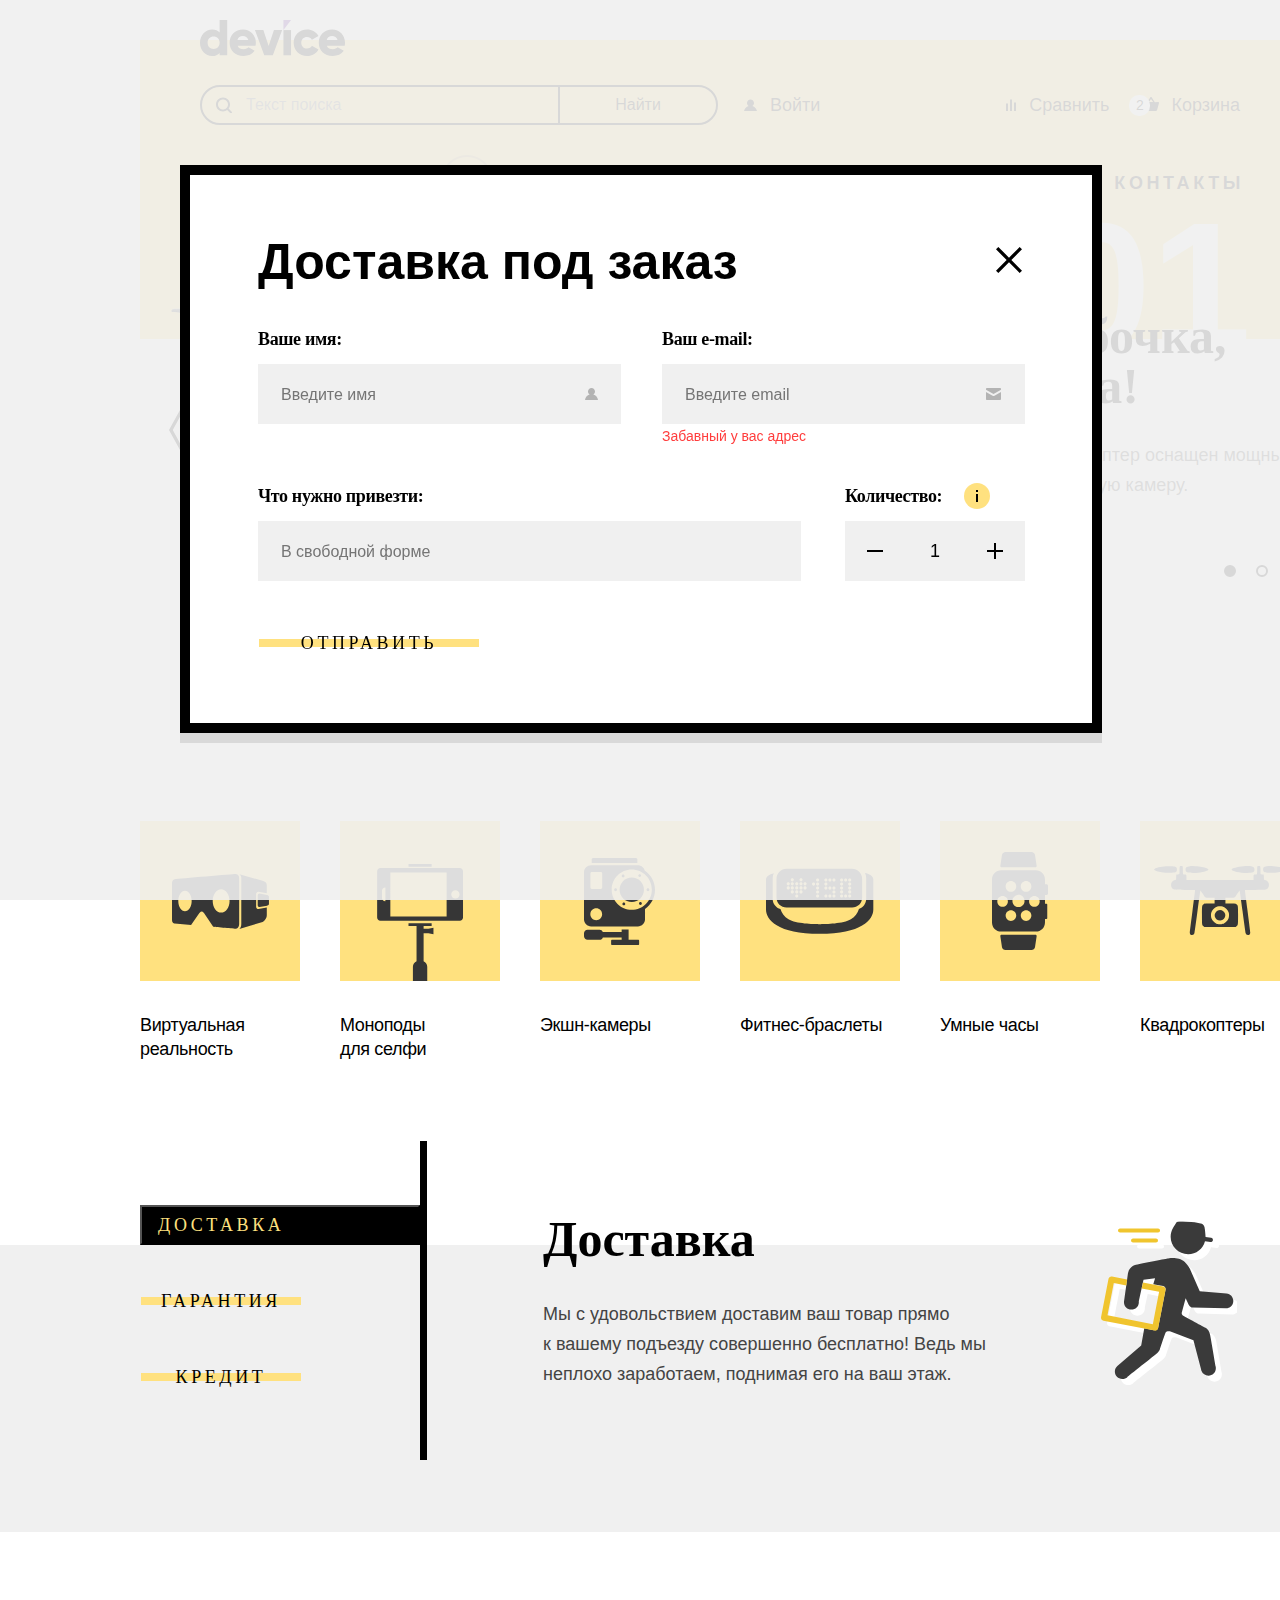
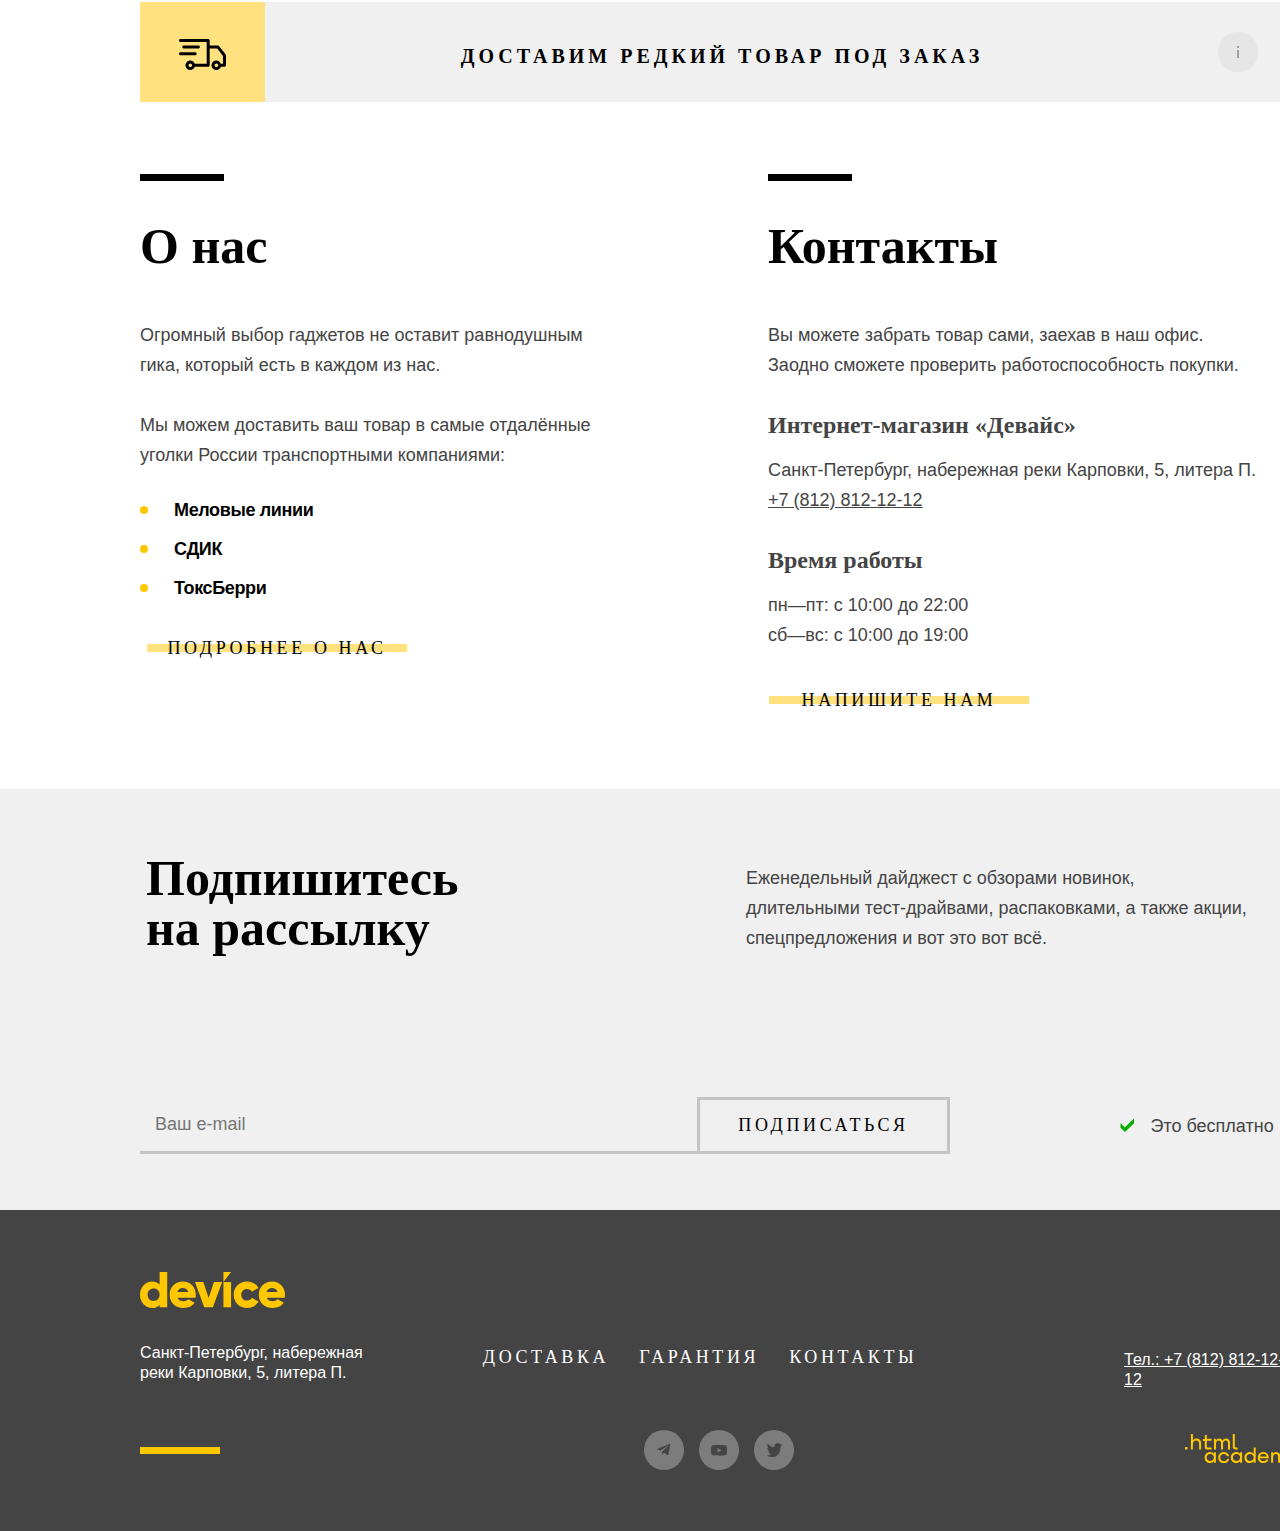
==== commit ebc60e0b: "Merge pull request #2 from jiykka/master" ====
--- a/index.html
+++ b/index.html
@@ -10,18 +10,17 @@
   </head>
 
   <body>
+    <div class="wrapper">
     <header class="head">
-      <div class="pre-logo">
         <a class="logo">
-          <img src="images/ico/logo.svg" width="145" height="36" alt="Интернет-магазин Девайс">
+          <img src="images/ico/logo.svg" width="145" height="40" alt="Интернет-магазин Девайс.">
         </a>
-      </div>
       <nav class="head-navigation">
         <div class="nav-top">
 
           <form action="https://echo.htmlacademy.ru" method="post" class="form-search">
-            <label for="search" class="visually-hidden">Поиск</label>
-            <input class="form-search-input" id="search" name="search" type="search" placeholder="Текст поиска">
+            <label for="search" class="visually-hidden">Поиск.</label>
+            <input class="form-search-input" id="search" name="search" type="search" placeholder="Текст поиска" required>
             <button class="form-search-btn" type="submit">Найти</button>
           </form>
 
@@ -33,11 +32,11 @@
           </ul>
 
           <ul class="nav-list-right">
-            <li>
-              <a href="#" class="nav-compare nav-link"><span class="nav-ico-compare"></span>Сравнить</a>
-            </li>
-            <li>
-              <a href="#" class="nav-thrash nav-link">
+            <li class="nav-compare">
+              <a href="#" class="nav-link"><span class="nav-ico-compare"></span>Сравнить</a>
+            </li>
+            <li class="nav-thrash">
+              <a href="#" class="nav-link">
                 <div class="nav-thrash-reactangle">2</div>
                 <span class="nav-ico-thrash"></span>Корзина
               </a>
@@ -48,18 +47,18 @@
                   <li class="popover-cart-item">
                     <a class="popover-item-link" href="#">
                       <img class="popover-image" src="images/tripod-mobile-sm.jpg" width="39" height="43"
-                        alt="Любительская селфи-палка">
+                        alt="Любительская селфи-палка.">
                       <p class="cart-item-title">Любительская селфи-палка</p>
                     </a>
-                    <button class="delete-button" type="submit"><span class="visually-hidden">Удалить</span></button>
+                    <button class="delete-button" type="button"><span class="visually-hidden">Удалить</span></button>
                   </li>
                   <li class="popover-cart-item">
                     <a class="popover-item-link" href="#">
                       <img class="popover-image" src="images/tripod-sm.jpg" width="39" height="43"
-                        alt="Профессиональная селфи-палка">
+                        alt="Профессиональная селфи-палка.">
                       <p class="cart-item-title">Профессиональная селфи-палка</p>
                     </a>
-                    <button class="delete-button" type="submit"><span class="visually-hidden">Удалить</span></button>
+                    <button class="delete-button" type="button"><span class="visually-hidden">Удалить</span></button>
                   </li>
                 </ul>
                 <div class="totals">
@@ -121,14 +120,14 @@
     </header>
 
     <main>
-      <h1 class="visually-hidden">Интернет-магазин "Девайс"</h1>
+      <h1 class="visually-hidden">Интернет-магазин "Девайс".</h1>
       <section class="main-slider">
-        <h2 class="visually-hidden">Популярные товары</h2>
+        <h2 class="visually-hidden">Популярные товары.</h2>
         <div class="slider-wrapper">
           <div class="slide slide-open">
-            <h3 class="visually-hidden">Квадрокоптер</h3>
+            <h3 class="visually-hidden">Квадрокоптер.</h3>
             <div class="slider-image">
-              <img src="images/slide_kvadro.png" height="560" width="560" alt="Квадрокоптер">
+              <img src="images/slide_kvadro.png" height="560" width="560" alt="Квадрокоптер.">
             </div>
             <div class="slider-text">
               <div class="slider-header">01</div>
@@ -148,9 +147,9 @@
           </div>
 
           <div class="slide slide-hidden">
-            <h3 class="visually-hidden">Фитнес-браслет</h3>
+            <h3 class="visually-hidden">Фитнес-браслет.</h3>
             <div class="slider-image">
-              <img src="images/slide_bangle.png" height="560" width="560" alt="Фитнес-браслет">
+              <img src="images/slide_bangle.png" height="560" width="560" alt="Фитнес-браслет.">
             </div>
             <div class="slider-text">
               <div class="slider-header">02</div>
@@ -170,9 +169,9 @@
 
 
           <div class="slide slide-hidden">
-            <h3 class="visually-hidden">Монопод</h3>
+            <h3 class="visually-hidden">Селфи палка.</h3>
             <div class="slider-image">
-              <img src="images/slide_tripod.png" height="560" width="560" alt="Селфи палка">
+              <img src="images/slide_tripod.png" height="560" width="560" alt="Селфи палка.">
             </div>
             <div class="slider-text">
               <div class="slider-header">03</div>
@@ -204,24 +203,17 @@
           </div>
 
           <div class="slider-dot-pagination">
-
-            <label class="slider-dot-item">
               <button class="slider-dot active" type="button">
                 <span class="visually-hidden">1 предложение</span>
               </button>
-            </label>
-
-            <label class="slider-dot-item">
+
               <button class="slider-dot" type="button">
                 <span class="visually-hidden">2 предложение</span>
               </button>
-            </label>
-
-            <label class="slider-dot-item">
+
               <button class="slider-dot" type="button">
                 <span class="visually-hidden">3 предложение</span>
               </button>
-            </label>
           </div>
 
         </div>
@@ -230,42 +222,42 @@
       </section>
 
       <section class="subcategory">
-        <h2 class="visually-hidden">Категории товаров</h2>
+        <h2 class="visually-hidden">Категории товаров.</h2>
         <div class="subcategory-block">
           <ul class="subcategory-categories">
             <li class="subcategory-element">
               <a class="subcategory-item" href="#">
-                <div class="subcategory-image glasses"></div>
+                <div class="subcategory-image glasses" role="img" aria-label="Виртуальная реальност"></div>
                 Виртуальная реальность
               </a>
             </li>
             <li class="subcategory-element">
               <a class="subcategory-item" href="#">
-                <div class="subcategory-image tripod"></div>
+                <div class="subcategory-image tripod" role="img" aria-label="Моноподы для селфи"></div>
                 Моноподы <br>для селфи
               </a>
             </li>
             <li class="subcategory-element">
               <a class="subcategory-item" href="#">
-                <div class="subcategory-image camera"></div>
+                <div class="subcategory-image camera" role="img" aria-label="Экшн-камеры"></div>
                 Экшн-камеры
               </a>
             </li>
             <li class="subcategory-element">
               <a class="subcategory-item" href="#">
-                <div class="subcategory-image bangle"></div>
+                <div class="subcategory-image bangle" role="img" aria-label="Фитнес‑браслеты"></div>
                 Фитнес‑браслеты
               </a>
             </li>
             <li class="subcategory-element">
               <a class="subcategory-item" href="#">
-                <div class="subcategory-image watch"></div>
+                <div class="subcategory-image watch" role="img" aria-label="Умные часы"></div>
                 Умные часы
               </a>
             </li>
             <li class="subcategory-element">
               <a class="subcategory-item" href="#">
-                <div class="subcategory-image kvadro"></div>
+                <div class="subcategory-image kvadro" role="img" aria-label="Квадрокоптеры"></div>
                 Квадрокоптеры
               </a>
             </li>
@@ -277,7 +269,7 @@
 
 
       <section class="service">
-        <h2 class="visually-hidden">Наши преимущества</h2>
+        <h2 class="visually-hidden">Наши преимущества.</h2>
         <div class="service-container">
           <div class="service-inner-box">
             <div class="service-menu">
@@ -292,7 +284,7 @@
             </div>
             <div class="service-text-delivery">
               <div class="service-text delivery">
-                <h3 class="main-title">Доставка</h3>
+                <h3 class="service-title">Доставка</h3>
                 <p class="service-delivery-info">Мы с удовольствием доставим ваш товар прямо<br /> к вашему подъезду
                   совершенно бесплатно! Ведь мы неплохо заработаем, поднимая его на ваш этаж.</p>
               </div>
@@ -300,7 +292,7 @@
 
             <div class="service-text-warranty visually-hidden">
               <div class="service-text warranty">
-                <h3 class="main-title">Гарантия</h3>
+                <h3 class="service-title">Гарантия</h3>
                 <p class="service-warranty-info">Если из-за возгорания купленного у нас товара у вас сгорит дом — не
                   переживайте, мы выдадим вам новый. Товар, не дом, конечно же.</p>
               </div>
@@ -308,7 +300,7 @@
 
             <div class="service-text-credit visually-hidden">
               <div class="service-text credit">
-                <h3 class="main-title">Кредит</h3>
+                <h3 class="service-title">Кредит</h3>
                 <p class="service-credit-info">Залезть в долговую яму стало проще! Кредитные консультанты подберут для
                   вас
                   наиболее выгодные условия кредита. Выгодные для банка, разумеется.</p>
@@ -331,7 +323,7 @@
 
 
       <section class="device-information">
-        <h2 class="visually-hidden">Информация</h2>
+        <h2 class="visually-hidden">Информация.</h2>
         <div class="device-information-about">
           <h3 class="main-title">О нас</h3>
           <p class="device-text">Огромный выбор гаджетов не оставит равнодушным<br /> гика, который есть в каждом из
@@ -361,7 +353,7 @@
       <section class="subscribe">
         <div class="subscribe-container">
           <div class="subscribe-header">
-            <h3 class="main-title">Подпишитесь на рассылку</h3>
+            <h3 class="subscribe-header-title">Подпишитесь на рассылку</h3>
           </div>
           <div class="subscribe-text-box">
             <p class="subscribe-text">Еженедельный дайджест с обзорами новинок,<br /> длительными тест-драйвами,
@@ -372,7 +364,7 @@
             <form action="https://echo.htmlacademy.ru" method="post" class="form-subscribe">
               <label for="subscribe" class="visually-hidden">Введите ваш e-mail</label>
               <input class="form-subscribe-input" id="subscribe" name="subscribe" type="email"
-                placeholder="Ваш e-mail"><button class="form-subscribe-btn" type="submit">Подписаться</button>
+                placeholder="Ваш e-mail" required><button class="form-subscribe-btn" type="submit">Подписаться</button>
             </form>
           </div>
           <div class="subscribe-free">
@@ -388,7 +380,7 @@
       <div class="footer-container">
 
         <div class="logo-footer">
-          <h3 class="visually-hidden">На главную страницу</h3>
+          <h3 class="visually-hidden">На главную страницу.</h3>
           <a class="logo-footer-ico"></a>
         </div>
 
@@ -414,7 +406,7 @@
 
             <li class="footer-social-list">
               <a href="https://t.me/htmlacademy" class="footer-social-group-item-link footer-social-circle">
-                <span class="visually-hidden">Телеграм</span>
+                <span class="visually-hidden">Телеграм.</span>
                 <svg width="14" height="12" fill="currentColor" xmlns="http://www.w3.org/2000/svg"
                   class="footer-social-ico">
                   <path
@@ -426,7 +418,7 @@
             <li class="footer-social-list">
               <a href="https://www.youtube.com/user/htmlacademyru"
                 class="footer-social-group-item-link footer-social-circle">
-                <span class="visually-hidden">Ютуб</span>
+                <span class="visually-hidden">Ютуб.</span>
                 <svg width="16" height="11" fill="currentColor" xmlns="http://www.w3.org/2000/svg"
                   class="footer-social-ico">
                   <g clip-path="url(#a)">
@@ -441,9 +433,10 @@
                 </svg>
               </a>
             </li>
+
             <li class="footer-social-list">
               <a href="https://twitter.com/htmlacademy_ru" class="footer-social-group-item-link footer-social-circle">
-                <span class="visually-hidden">Твиттер</span>
+                <span class="visually-hidden">Твиттер.</span>
                 <svg width="15" height="15" fill="currentColor" xmlns="http://www.w3.org/2000/svg"
                   class="footer-social-ico">
                   <path
@@ -466,9 +459,9 @@
 
       </div>
     </footer>
-
-
-    <div class="modal-cover modal-hidden">
+  </div>
+
+    <div class="modal-cover modal-open">
       <form class="delivery-form" action="https://echo.htmlacademy.ru/" method="post">
         <fieldset class="delivery-fieldset">
           <h2 class="delivery-form-title">Доставка под заказ</h2>
@@ -476,18 +469,18 @@
           <p class="delivery-form-field">
             <label class="delivery-form-field-name" for="name-field">Ваше имя:</label>
             <input class="delivery-form-input modal-name" id="name-field" type="text" name="buyer-name"
-              placeholder="Введите имя">
+              placeholder="Введите имя" required>
           </p>
           <p class="delivery-form-field">
             <label class="delivery-form-field-name" for="email-field">Ваш e-mail:</label>
             <input class="delivery-form-input modal-email" id="email-field" type="email" name="buyer-email"
-              placeholder="Введите email">
+              placeholder="Введите email" required>
             <span class="email-comment">Забавный у вас адрес</span>
           </p>
           <p class="delivery-form-field">
             <label class="delivery-form-field-name" for="description-field">Что нужно привезти:</label>
             <input class="delivery-form-input modal-description" id="description-field" type="text"
-              name="delivery-description" placeholder="В свободной форме">
+              name="delivery-description" placeholder="В свободной форме" required>
           </p>
           <div class="delivery-form-field">
             <label class="delivery-form-field-name" for="quantity-field">Количество: </label>
@@ -499,16 +492,16 @@
 
             <div class="quantity_inner">
               <button class="bt_minus" type="button">
-                <span class="visually-hidden">Меньше</span>
+                <span class="visually-hidden">Меньше.</span>
                 <svg width="16" height="16" viewBox="0 0 16 16" xmlns="http://www.w3.org/2000/svg">
                   <path d="M16 7H0v2h16V7Z" />
                 </svg>
               </button>
-              <label class="visually-hidden" for="quantity-field">Количество товаров</label>
+              <label class="visually-hidden" for="quantity-field">Количество товаров.</label>
               <input class="modal-form-field man-number" type="number" id="quantity-field" name="delivery-quantity"
                 value="1" max="6" min="1">
               <button class="bt_plus" type="button">
-                <span class="visually-hidden">Больше</span>
+                <span class="visually-hidden">Больше.</span>
                 <svg width="16" height="16" viewBox="0 0 16 16" xmlns="http://www.w3.org/2000/svg">
                   <path d="M16 7H9V0H7v7H0v2h7v7h2V9h7V7Z" />
                 </svg>
@@ -519,9 +512,5 @@
         </fieldset>
       </form>
     </div>
-
-
-
   </body>
-
 </html>
--- a/styles/styles.css
+++ b/styles/styles.css
@@ -37,28 +37,27 @@
   background-color: #ffffff;
   margin: 0 auto;
   color: #444444;
-  min-height: 100%;
   min-width: 1160px;
-}
+  min-height: 2082px;
+}
+
+.wrapper {
+
+  display: table;
+  width: 100%;
+  height: 100%;
+}
+
 
 .head {
   width: 1160px;
   margin: 0 auto;
   height: auto;
-  background-color: #FFE17F;
-}
-
-.head a {
-  color: #000000;
-  text-decoration: none;
-}
-
-.pre-logo {
-  display: block;
-  width: 1160px;
-  height: 40px;
-  background-color: #ffffff;
-}
+  background-image: linear-gradient(180deg, transparent 40px, #FFE17F 40px);
+    background-repeat: no-repeat;
+}
+
+
 
 .visually-hidden {
   visibility: hidden;
@@ -98,9 +97,9 @@
   position: relative;
   z-index: 1;
   margin-left: 60px;
-  bottom: -19px;
+  bottom: -18px;
   width: 145px;
-  height: 36px;
+  height: 40px;
   cursor: pointer;
 }
 
@@ -128,7 +127,12 @@
   align-items: center;
   padding: 0;
   margin-bottom: 32px;
-  padding-top: 44px;
+  padding-top: 45px;
+}
+
+.nav-top-cat {
+  margin-bottom: 30px;
+
 }
 
 .nav-list-left {
@@ -157,7 +161,7 @@
   display: flex;
   flex-direction: row;
   align-items: center;
-  margin-right: 27px;
+  margin-right: 26px;
 }
 
 .form-search::before {
@@ -230,6 +234,16 @@
 
 .nav-entered {
   margin-right: 28px;
+  max-width:145px;
+}
+
+.nav-link {
+  color: #000000;
+  text-decoration: none;
+}
+
+.head a {
+
 }
 
 .nav-link:hover {
@@ -249,6 +263,7 @@
   font-size: 18px;
   color: #000000;
   opacity: 0.3;
+  max-width:56px;
 }
 
 .nav-ico-login {
@@ -284,7 +299,13 @@
 
 .nav-compare {
   margin-right: 20px;
-}
+  max-width:106px;
+}
+
+.nav-thrash {
+  max-width:116px;
+}
+
 
 .nav-thrash-reactangle {
   position: absolute;
@@ -417,12 +438,13 @@
   font-size: 16px;
   line-height: 30px;
   color: #000000;
-  min-height: 160px;
+  min-height: 180px;
   z-index: 2;
   position: absolute;
   margin-left: -60px;
   width: 1160px;
   column-gap: 60px;
+  top: 188px;
 }
 
 .catalog-hidden {
@@ -435,7 +457,7 @@
 
 .catalog-inner-list {
   margin: 0;
-  margin-top: 10px;
+  margin-top: 30px;
   padding: 0;
   display: flex;
   flex-direction: column;
@@ -489,7 +511,7 @@
 .main-slider {
   margin: 0 auto;
   width: 1160px;
-  margin-bottom: 55px;
+  margin-bottom: 35px;
   background-image: linear-gradient(180deg, #FFE17F 113px, transparent 113px);
   background-repeat: no-repeat;
   background-position: 0 0;
@@ -506,7 +528,7 @@
 }
 
 .slide {
-  height: 540px;
+  min-height: 540px;
 }
 
 .slide-hidden {
@@ -527,7 +549,7 @@
 
 .slider-controls {
   position: absolute;
-  top: 38%;
+  top: 36.5%;
   left: 2.5%;
   display: flex;
   justify-content: space-between;
@@ -573,18 +595,15 @@
   text-align: right;
   color: #ffffff;
   margin-right: 49px;
-  position: relative;
-  top: -5px;
+  margin-top:-5px;
+
 }
 
 .slider-text {
   width: 560px;
-  height: 485px;
-  display: flex;
-  flex-direction: column;
   margin-left: auto;
-  position: relative;
-  top: 55px;
+  margin-top: 55px;
+  padding-bottom: 35px;
 }
 
 .slider-tagline {
@@ -593,7 +612,7 @@
   line-height: 50px;
   color: #000000;
   margin: 0;
-  margin-top: 10px;
+  margin-top: 15px;
   z-index: 1;
   margin-bottom: 29px;
 }
@@ -712,9 +731,10 @@
 
 .slider-dot-pagination {
   position: absolute;
-  top: 61%;
+  top: 60.5%;
   right: 0;
   display: flex;
+  column-gap: 20px;
   list-style: none;
   margin: 0;
   padding: 0;
@@ -734,10 +754,6 @@
 
 .active {
   background-color: #000000;
-}
-
-.slider-dot-item:not(:last-child) {
-  margin-right: 20px;
 }
 
 .slider-dot:hover,
@@ -883,10 +899,11 @@
   background-image: linear-gradient(180deg, transparent 104px, #F0F0F0 104px);
   background-repeat: no-repeat;
   margin-bottom: 70px;
+  min-width: 1440px;
 }
 
 .service-inner-box {
-  height: 391px;
+  min-height: 391px;
   width: 1160px;
   margin: 0 auto;
   display: flex;
@@ -907,7 +924,7 @@
   align-items: center;
   margin: 0;
   padding: 0;
-  height: 319px;
+  min-height: 319px;
   margin-top: 64px;
 }
 
@@ -958,7 +975,7 @@
 
 .service-text-delivery::after {
   content: "";
-  background: url('../images/ico/service_delivery.svg') no-repeat;
+  background: url('../images/ico/service-delivery.svg') no-repeat;
   width: 136px;
   height: 164px;
   position: relative;
@@ -999,7 +1016,7 @@
 
 .service-text-warranty::after {
   content: "";
-  background: url('../images/ico/service_warranty.svg') no-repeat;
+  background: url('../images/ico/service-warranty.svg') no-repeat;
   width: 171px;
   height: 195px;
   position: relative;
@@ -1020,12 +1037,21 @@
 
 .service-text-credit::after {
   content: "";
-  background: url(../images/ico/service_credit.svg) no-repeat;
+  background: url('../images/ico/service-credit.svg') no-repeat;
   width: 156px;
   height: 188px;
   position: relative;
   right: -104px;
   top: 80px;
+}
+
+.service-title {
+  font-family: 'Raleway';
+  font-size: 50px;
+  line-height: 50px;
+  color: #000000;
+  margin: 0;
+  margin-bottom: 35px;
 }
 
 /* == Delivery == */
@@ -1085,7 +1111,7 @@
 .fast-info-delivery::after {
   content: "";
   position: absolute;
-  background: url(../images/ico/i.svg);
+  background: url(../images/ico/information.svg);
   width: 40px;
   height: 40px;
   opacity: 0.3;
@@ -1112,7 +1138,7 @@
 /* == Info contacts & about == */
 
 .device-information {
-  height: 550px;
+  min-height: 550px;
   width: 1160px;
   margin: 0 auto;
   display: flex;
@@ -1169,7 +1195,7 @@
 
 .device-information-delivery li::before {
   display: inline-block;
-  background: url('../images/ico/bullet_yellow.svg') no-repeat;
+  background: url('../images/ico/bullet-yellow.svg') no-repeat;
   width: 8px;
   height: 8px;
   content: '';
@@ -1200,7 +1226,7 @@
 .subscribe {
   width: 100%;
   background-color: #F0F0F0;
-  height: 421px;
+  min-height: 421px;
 }
 
 .subscribe-container {
@@ -1208,16 +1234,25 @@
   margin: 0 auto;
   display: flex;
   flex-direction: row;
-  row-gap: 95px;
+  row-gap: 144px;
   flex-wrap: wrap;
   padding-top: 64px;
-  align-items: center;
-}
+  padding-bottom: 56px;
+}
+
 
 .subscribe-header {
   width: 348px;
   min-height: 100px;
   margin-left: 6px;
+}
+
+.subscribe-header-title {
+  font-family: 'Raleway';
+  font-size: 50px;
+  line-height: 50px;
+  color: #000000;
+  margin: 0;
 }
 
 
@@ -1226,8 +1261,8 @@
   min-height: 100px;
   margin-left: auto;
   position: relative;
-  top: -15px;
-  left: 5px;
+  top: 10px;
+  left: 6px;
 }
 
 .subscribe-text {
@@ -1312,7 +1347,7 @@
 }
 
 .subscribe-free-text::before {
-  background: url('../images/ico/v.svg') no-repeat;
+  background: url('../images/ico/approve.svg') no-repeat;
   width: 14px;
   height: 14px;
   content: '';
@@ -1323,14 +1358,12 @@
 /* == Footer == */
 
 .footer {
-  width: 100%;
-  height: 321px;
+  min-height: 321px;
   background-color: #444444;
 }
 
 .footer-container {
   width: 1160px;
-  height: 321px;
   margin: 0 auto;
 }
 
@@ -1434,6 +1467,7 @@
   position: relative;
   top: 7px;
   left: -2px;
+  max-width:174px;
 }
 
 .footer-phone-link:hover {
@@ -1451,6 +1485,7 @@
 
 .footer-text:first-child {
   margin-right: 120px;
+  max-width:239px;
 }
 
 .footer-second-grid {
@@ -1702,7 +1737,7 @@
   line-height: 20px;
   letter-spacing: -0.02em;
   color: #000000;
-  margin-bottom: 26px;
+  margin-bottom: 28px;
   padding: 0;
   padding-top: 12px;
   border-top: 2px solid #000000;
@@ -2078,7 +2113,7 @@
   width: 760px;
   height: 992px;
   margin: 0 auto;
-  margin-top: 70px;
+  margin-top: 71px;
 }
 
 .product-list {
@@ -2498,10 +2533,10 @@
   position: fixed;
   top: 0;
   left: 0;
-  display: flex;
   width: 100%;
   height: 100%;
   background-color: rgba(240, 240, 240, 0.9);
+
   z-index: 3;
 }
 
@@ -2510,7 +2545,7 @@
 }
 
 .modal-open {
-  display: block;
+  display: flex;
 }
 
 .delivery-form {
@@ -2609,10 +2644,6 @@
   outline: 2px solid #af4fff;
 }
 
-.delivery-form-input:invalid {
-  outline: 2px solid #ff3d3d;
-}
-
 .delivery-form-input:disabled {
   opacity: 0.3;
 }
@@ -2667,7 +2698,7 @@
   width: 26px;
   background-color: #ffe17f;
   border-radius: 50%;
-  background-image: url("../images/ico/i.svg");
+  background-image: url("../images/ico/information.svg");
   background-position: center;
   background-repeat: no-repeat;
   cursor: pointer;
@@ -2722,7 +2753,7 @@
   padding: 0;
   border: 0;
   margin: 0;
-  background-color: #f2f2f2;
+  background-color: #F0f0f0;
   cursor: pointer;
   outline: 0;
 }
@@ -2751,7 +2782,7 @@
 }
 
 .modal-form-field {
-  background-color: #F2F2F2;
+  background-color: #F0F0F0;
   outline: none;
   border: none;
 }
@@ -2762,7 +2793,7 @@
   line-height: 21px;
   padding: 0;
   text-align: center;
-  background-color: #F2F2F2;
+  background-color: #f0f0f0;
   border: none;
   outline: none;
   height: 60px;
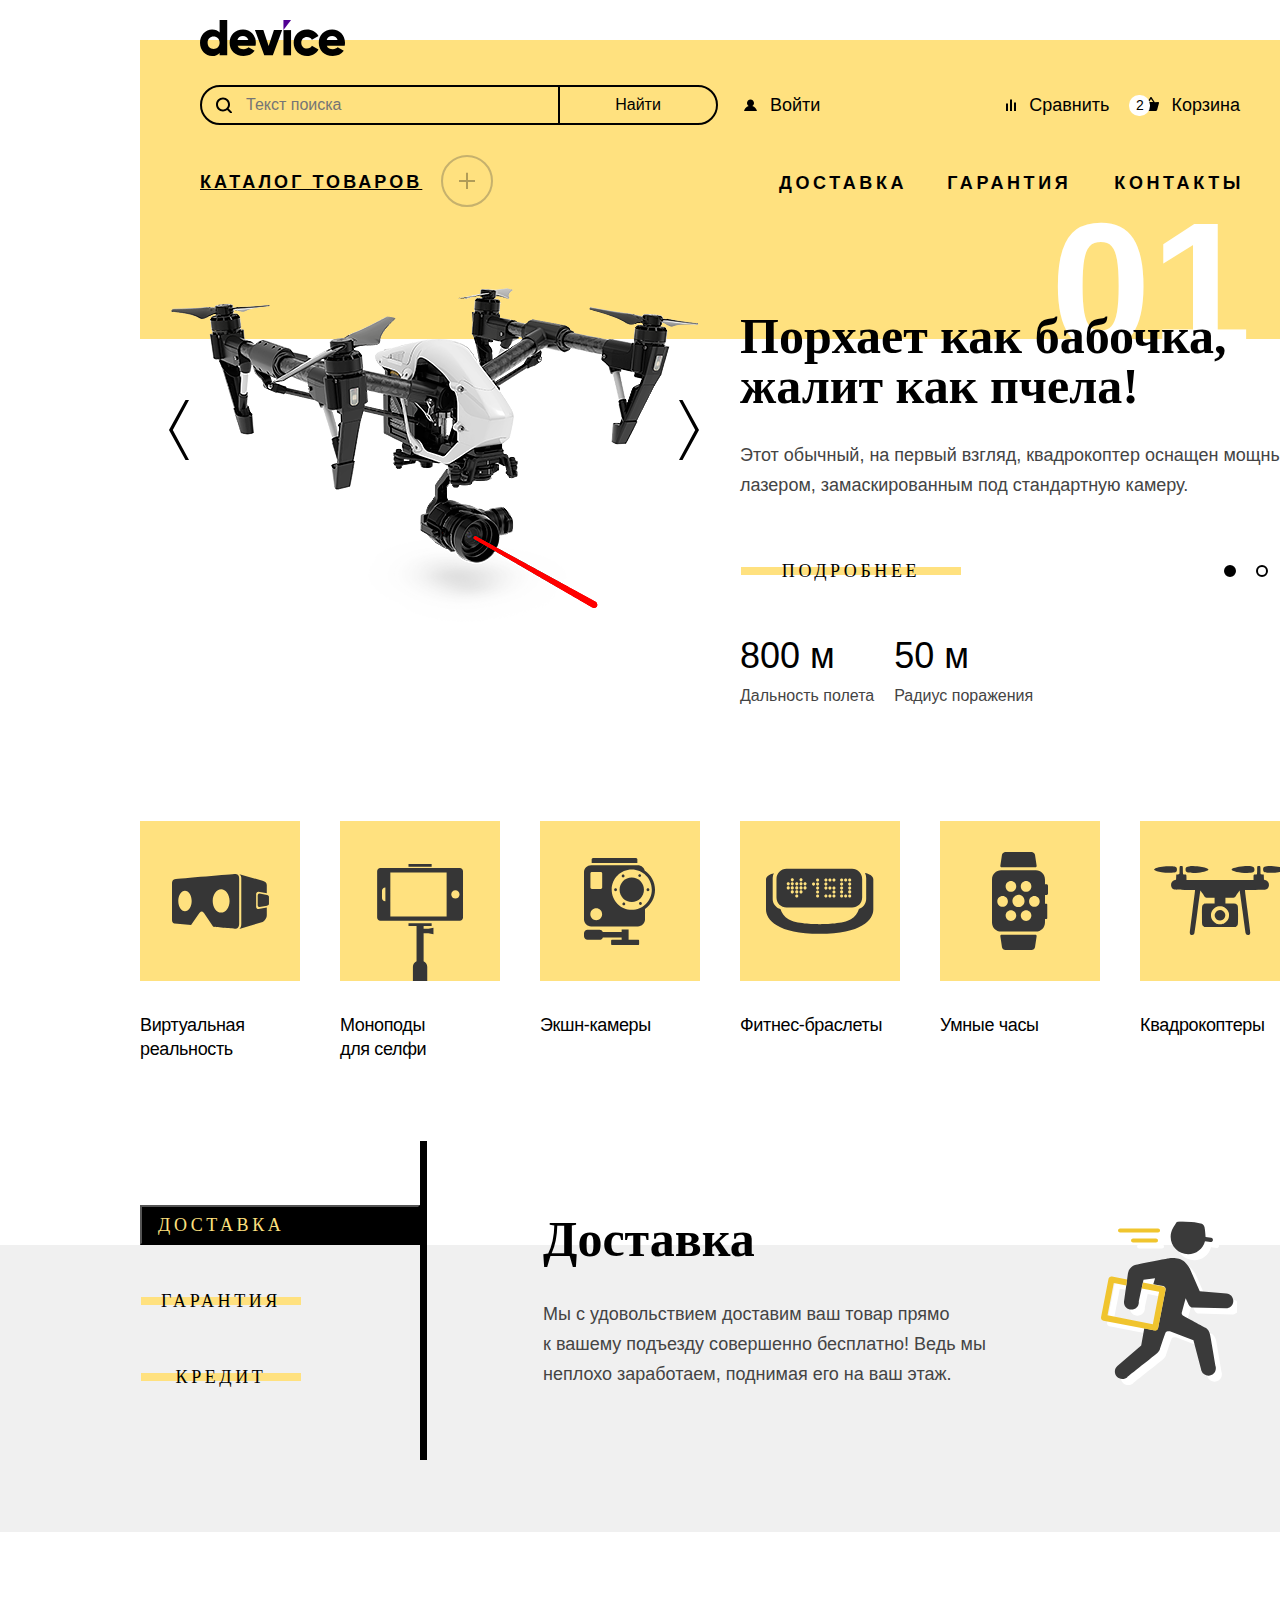
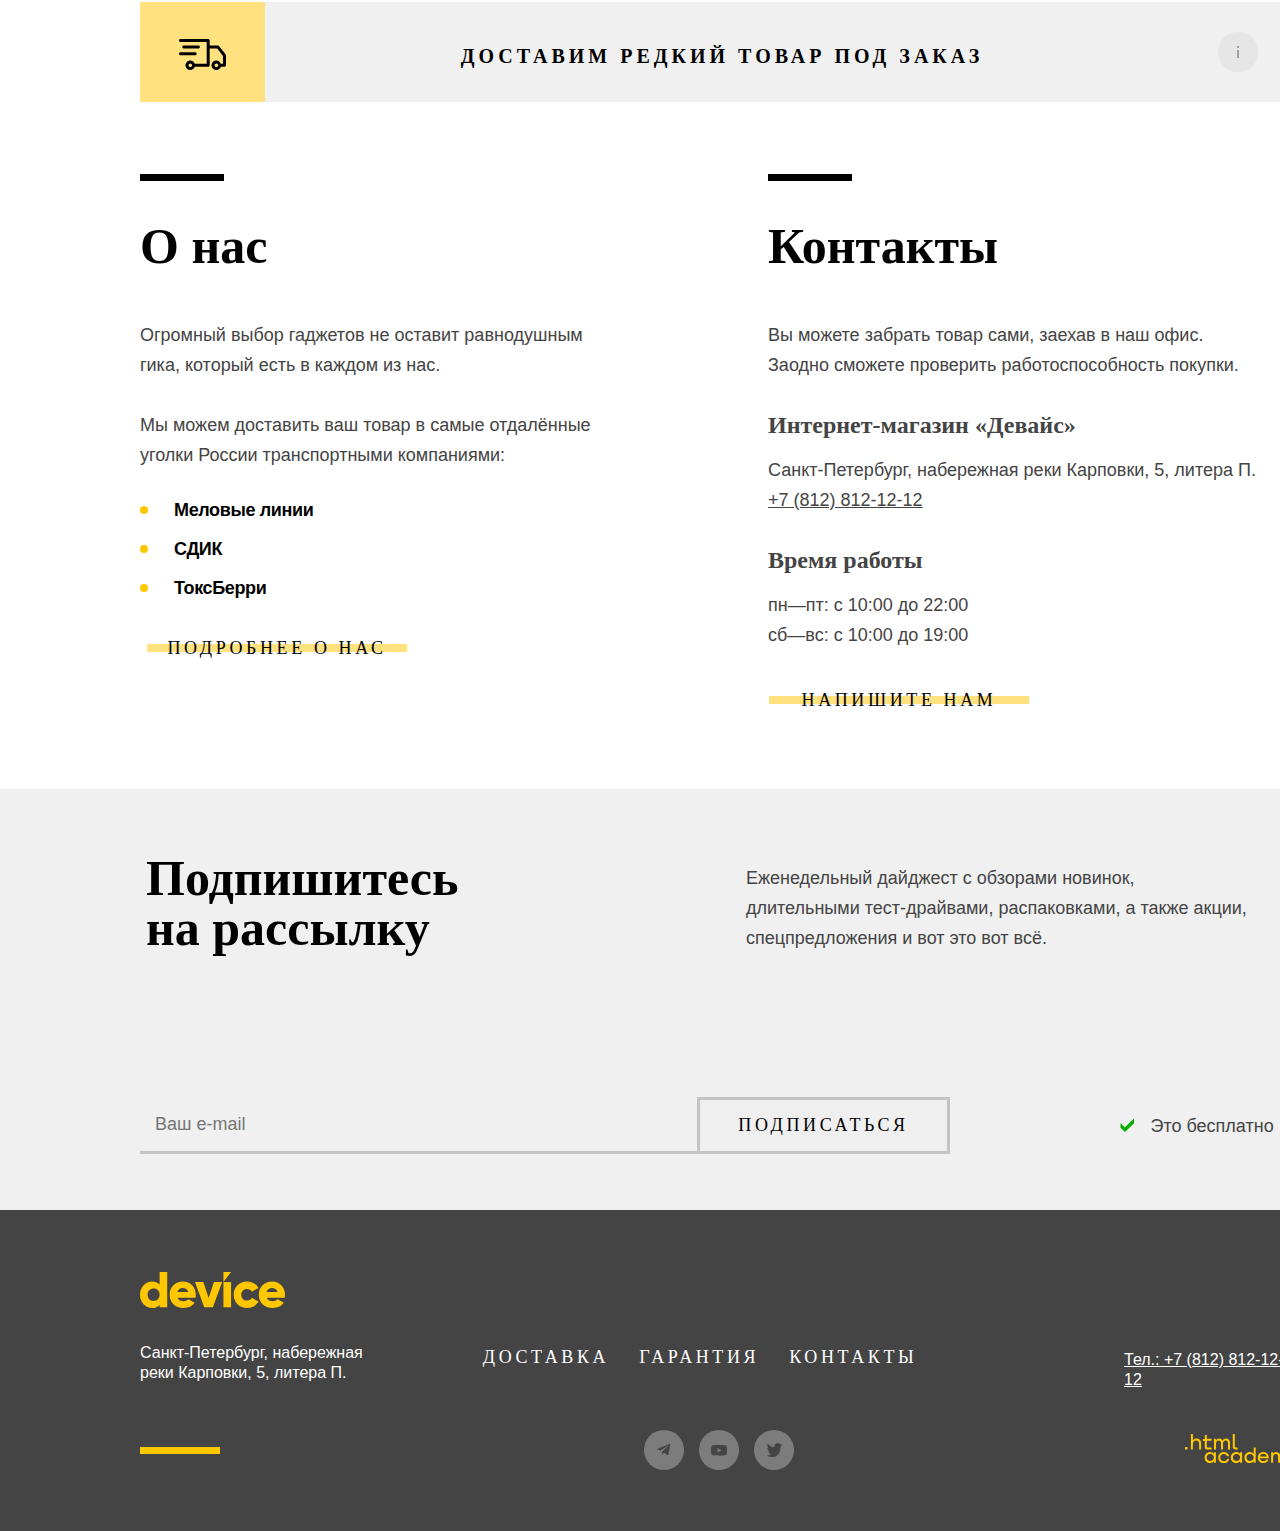
==== commit 26b2b832: "Merge pull request #3 from jiykka/master" ====
--- a/index.html
+++ b/index.html
@@ -461,7 +461,7 @@
     </footer>
   </div>
 
-    <div class="modal-cover modal-open">
+    <div class="modal-cover modal-hidden">
       <form class="delivery-form" action="https://echo.htmlacademy.ru/" method="post">
         <fieldset class="delivery-fieldset">
           <h2 class="delivery-form-title">Доставка под заказ</h2>
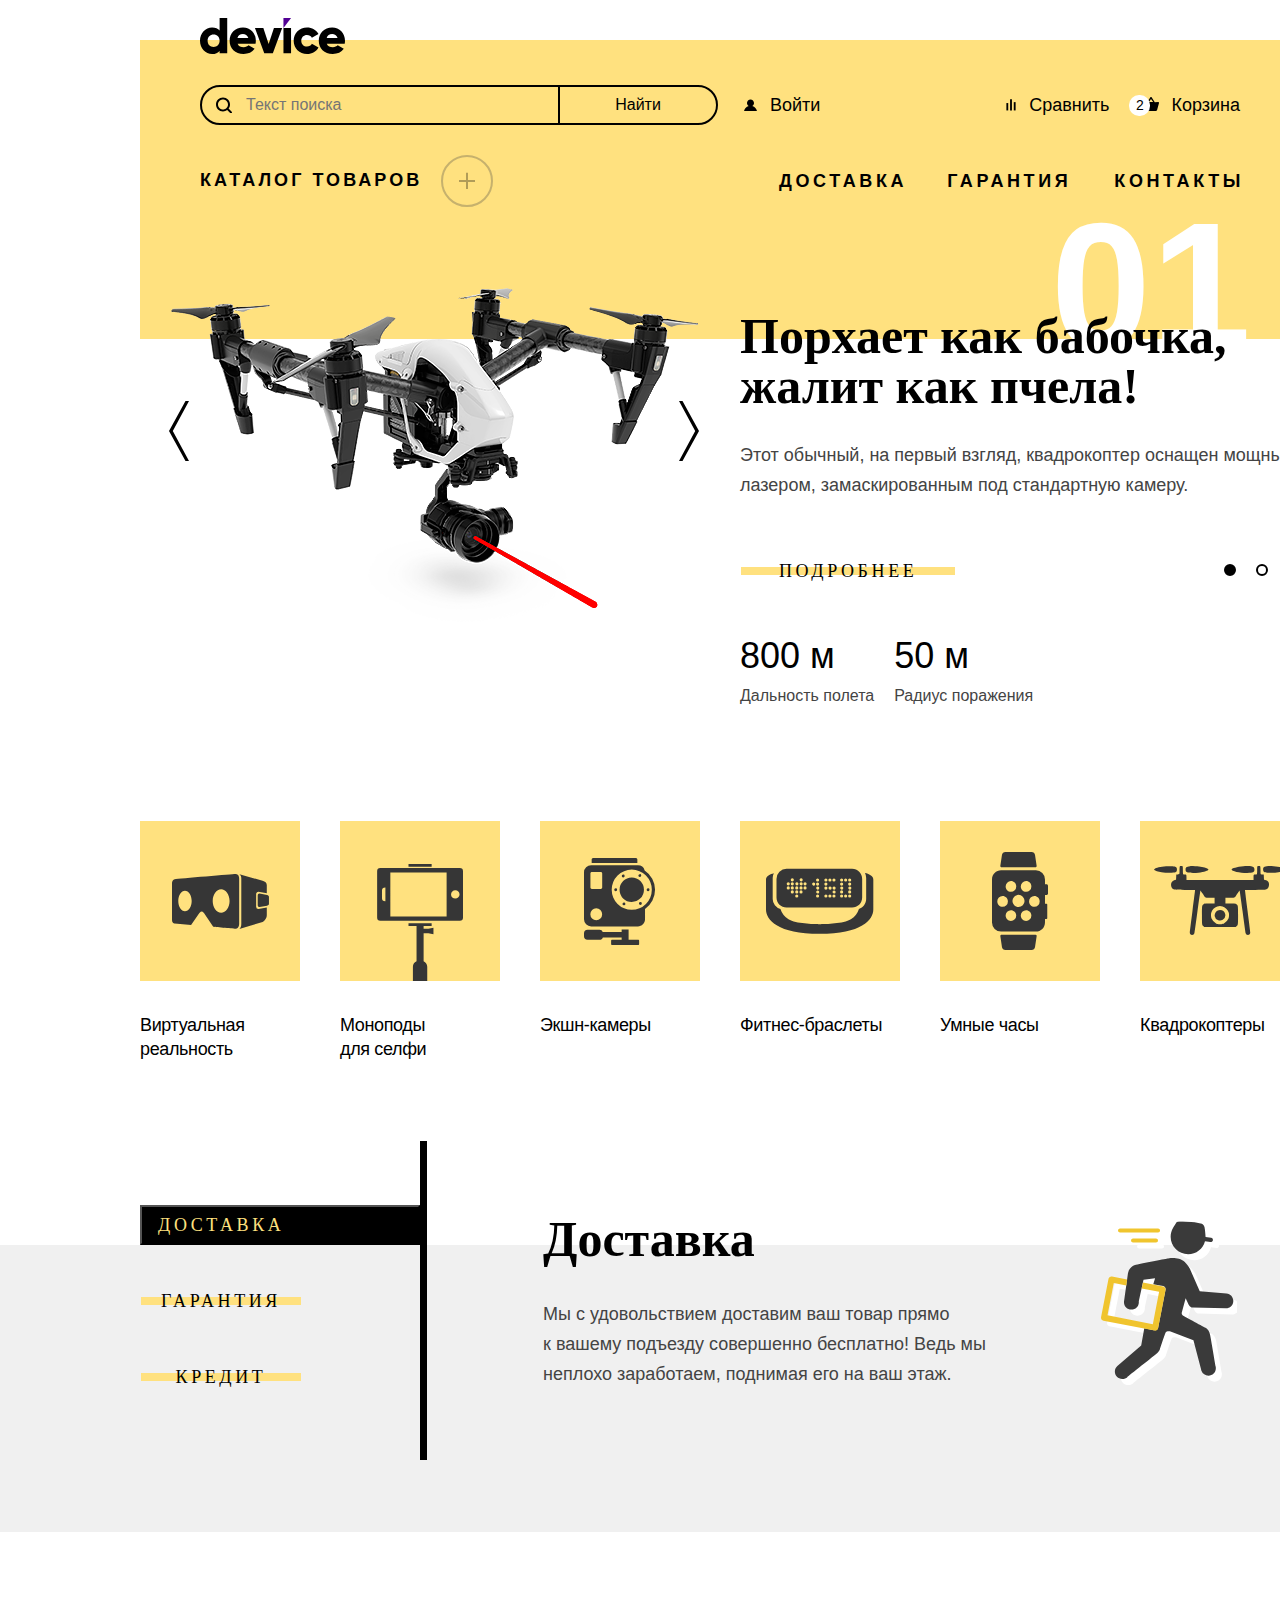
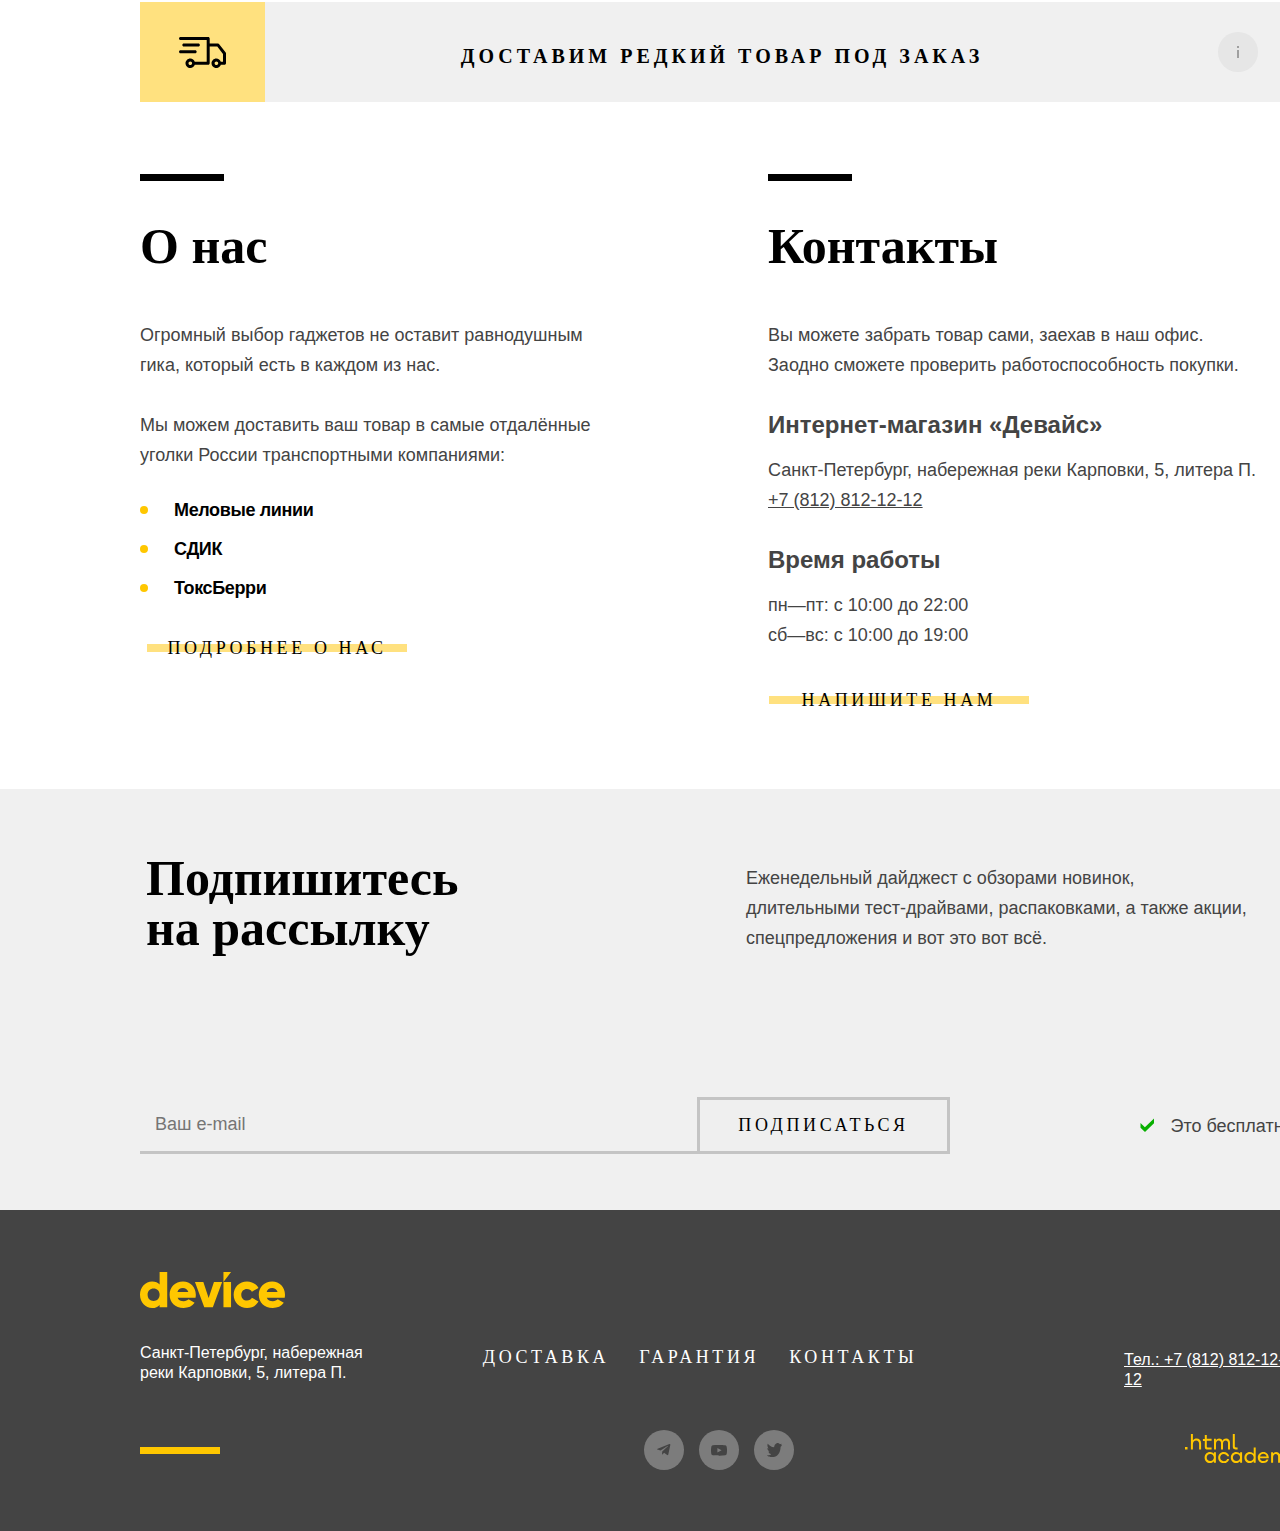
==== commit 71ba3fa6: "Merge pull request #4 from jiykka/master" ====
--- a/index.html
+++ b/index.html
@@ -11,456 +11,488 @@
 
   <body>
     <div class="wrapper">
-    <header class="head">
-        <a class="logo">
-          <img src="images/ico/logo.svg" width="145" height="40" alt="Интернет-магазин Девайс.">
+      <header class="head">
+        <a href="#" class="logo">
+          <span class="visually-hidden">Интернет-магазин Девайс.</span>
+          <svg width="145" height="36" fill="none">
+            <path
+              d="M27.22 0v35.3h-7.6v-2.4c-1.7 1.9-4.1 3.1-7.51 3.1C5.5 36 0 30.2 0 22.7 0 15.2 5.5 9.4 12.1 9.4c3.41 0 5.91 1.2 7.51 3.1V0h7.6Zm-7.6 22.7c0-3.8-2.5-6.2-6.01-6.2-3.5 0-6 2.4-6 6.2 0 3.8 2.5 6.2 6 6.2 3.5-.1 6-2.4 6-6.2ZM43.73 29.2c2.1 0 3.8-.8 4.8-1.9l6.1 3.5c-2.5 3.4-6.2 5.2-11 5.2-8.6 0-14.01-5.8-14.01-13.3 0-7.5 5.4-13.3 13.4-13.3 7.41 0 12.82 5.7 12.82 13.3 0 1.1-.1 2.1-.3 3H37.63c1 2.6 3.3 3.5 6.1 3.5Zm4.6-9.1c-.8-2.9-3.1-4-5.4-4-2.9 0-4.8 1.4-5.5 4h10.9ZM82.16 10.1l-9.31 25.2h-8.6l-9.31-25.2h8.4l5.3 16 5.31-16h8.2ZM83.46 10.1h7.6v25.2h-7.6V10.1ZM93.67 22.7c0-7.5 5.7-13.3 13.4-13.3 4.9 0 9.21 2.6 11.41 6.5l-6.6 3.8c-.9-1.8-2.7-2.8-4.9-2.8-3.3 0-5.71 2.4-5.71 5.8 0 3.5 2.4 5.8 5.7 5.8 2.2 0 4.1-1.1 4.9-2.8l6.61 3.8c-2.1 3.9-6.4 6.5-11.4 6.5-7.71 0-13.41-5.8-13.41-13.3ZM132.9 29.2c2.1 0 3.8-.8 4.8-1.9l6.1 3.5c-2.5 3.4-6.2 5.2-11 5.2-8.61 0-14.02-5.8-14.02-13.3 0-7.5 5.5-13.3 13.41-13.3 7.4 0 12.81 5.7 12.81 13.3 0 1.1-.1 2.1-.3 3h-17.91c1 2.6 3.3 3.5 6.1 3.5Zm4.7-9.1c-.8-2.9-3.1-4-5.4-4-2.91 0-4.81 1.4-5.51 4h10.9Z"
+              fill="#000" />
+            <path d="M83.46 0v10.1L91.06 0h-7.6Z" fill="#510094" />
+          </svg>
         </a>
-      <nav class="head-navigation">
-        <div class="nav-top">
-
-          <form action="https://echo.htmlacademy.ru" method="post" class="form-search">
-            <label for="search" class="visually-hidden">Поиск.</label>
-            <input class="form-search-input" id="search" name="search" type="search" placeholder="Текст поиска" required>
-            <button class="form-search-btn" type="submit">Найти</button>
-          </form>
-
-          <ul class="nav-list-left">
-            <li class="nav-entered">
-              <a href="#" class="nav-link"><span class="nav-ico-login"></span>Войти</a>
-            </li>
-
-          </ul>
-
-          <ul class="nav-list-right">
-            <li class="nav-compare">
-              <a href="#" class="nav-link"><span class="nav-ico-compare"></span>Сравнить</a>
-            </li>
-            <li class="nav-thrash">
-              <a href="#" class="nav-link">
-                <div class="nav-thrash-reactangle">2</div>
-                <span class="nav-ico-thrash"></span>Корзина
-              </a>
-
-
-              <div class="cart-popover popover-hidden">
-                <ul class="popover-items-list">
-                  <li class="popover-cart-item">
-                    <a class="popover-item-link" href="#">
-                      <img class="popover-image" src="images/tripod-mobile-sm.jpg" width="39" height="43"
-                        alt="Любительская селфи-палка.">
-                      <p class="cart-item-title">Любительская селфи-палка</p>
-                    </a>
-                    <button class="delete-button" type="button"><span class="visually-hidden">Удалить</span></button>
+        <nav class="head-navigation">
+          <div class="nav-top">
+
+            <form action="https://echo.htmlacademy.ru" method="post" class="form-search">
+              <label for="search" class="visually-hidden">Поиск.</label>
+              <input class="form-search-input" id="search" name="search" type="search" placeholder="Текст поиска"
+                required>
+              <button class="form-search-btn" type="submit">Найти</button>
+            </form>
+
+            <ul class="nav-list-left">
+              <li class="nav-entered">
+                <a href="#" class="nav-link">
+                  <svg width="13" height="13" fill="currentColor" class="nav-ico-login" role="img"
+                    aria-label="Личный кабинет.">
+                    <path
+                      d="M0 12.39h13c-.2-2.6-2.1-4.8-4.7-5.5 1-.6 1.7-1.7 1.7-3 0-1.9-1.6-3.5-3.5-3.5S3 1.99 3 3.89c0 1.3.7 2.4 1.7 3-2.6.7-4.5 2.9-4.7 5.5Z" />
+                  </svg>Войти</a>
+              </li>
+
+            </ul>
+
+            <ul class="nav-list-right">
+              <li class="nav-compare">
+                <a href="#" class="nav-link">
+                  <svg width="10" height="13" viewBox="0 0 10 13" fill="currentColor" class="nav-ico-compare" role="img"
+                    aria-label="Сравнить товары.">
+                    <path d="M6 0.388916H4V12.3889H6V0.388916Z" />
+                    <path d="M2 4.38892H0V12.3889H2V4.38892Z" />
+                    <path d="M10 3.38892H8V12.3889H10V3.38892Z" />
+                  </svg>Сравнить</a>
+              </li>
+              <li class="nav-thrash">
+                <a href="#" class="nav-link">
+                  <div class="nav-thrash-reactangle">2</div>
+                  <svg width="16" height="14" fill="currentColor" class="nav-ico-thrash" role="img"
+                    aria-label="Корзина.">
+                    <path
+                      d="m15.3 5-3.5.2L8.6.3C8.5.1 8.2 0 8 0c-.2 0-.5.1-.6.3L4.2 5.2H.7c-.4 0-.7.3-.7.7v.2l1.9 6.8c.2.7.7 1.1 1.4 1.1h9.4c.7 0 1.2-.4 1.4-1.1L16 6v-.2c0-.4-.3-.8-.7-.8ZM8 1.9l2.2 3.2H5.9L8 1.9Z" />
+                  </svg>Корзина
+                </a>
+                <div class="cart-popover popover-hidden">
+                  <ul class="popover-items-list">
+                    <li class="popover-cart-item">
+                      <a class="popover-item-link" href="#">
+                        <img class="popover-image" src="images/tripod-mobile-sm.jpg" width="39" height="43"
+                          alt="Любительская селфи-палка.">
+                        <p class="cart-item-title">Любительская селфи-палка</p>
+                      </a>
+                      <button class="delete-button" type="button"><span class="visually-hidden">Удалить</span></button>
+                    </li>
+                    <li class="popover-cart-item">
+                      <a class="popover-item-link" href="#">
+                        <img class="popover-image" src="images/tripod-sm.jpg" width="39" height="43"
+                          alt="Профессиональная селфи-палка.">
+                        <p class="cart-item-title">Профессиональная селфи-палка</p>
+                      </a>
+                      <button class="delete-button" type="button"><span class="visually-hidden">Удалить</span></button>
+                    </li>
+                  </ul>
+                  <div class="totals">
+                    <p class="totals-text">Товаров: 2</p>
+                    <p class="totals-text">Сумма: 2000 ₽</p>
+                  </div>
+                  <a class="popover-button" href="#">Открыть корзину</a>
+                </div>
+              </li>
+            </ul>
+          </div>
+          <div class="catalog-group-menu">
+            <ul class="catalog-menu-left">
+              <li><a href="#" class="catalog-menu-left-link">Каталог товаров</a>
+                <div class="catalog-inner catalog-hidden">
+                  <ul class="catalog-inner-list">
+                    <li class="catalog-inner-list-item"><a href="#" class="navigation-catalogue-item">Виртуальная
+                        реальность</a></li>
+                    <li class="catalog-inner-list-item"><a href="catalog.html"
+                        class="navigation-catalogue-item">Моноподы
+                        для cелфи</a></li>
+                    <li class="catalog-inner-list-item"><a href="#" class="navigation-catalogue-item">Экшн-камеры</a>
+                    </li>
+                  </ul>
+                  <ul class="catalog-inner-list">
+                    <li class="catalog-inner-list-item"><a href="#"
+                        class="navigation-catalogue-item">Фитнес-браслеты</a>
+                    </li>
+                    <li class="catalog-inner-list-item"><a href="#" class="navigation-catalogue-item">Умные часы</a>
+                    </li>
+                  </ul>
+                  <ul class="catalog-inner-list">
+                    <li class="catalog-inner-list-item"><a href="#" class="navigation-catalogue-item">Квадрокоптеры</a>
+                    </li>
+                  </ul>
+                </div>
+              </li>
+            </ul>
+            <ul class="catalog-menu-right">
+              <li class="catalog-right-links"><a href="#" class="catalog-menu-right-link">Доставка</a></li>
+              <li class="catalog-right-links"><a href="#" class="catalog-menu-right-link">Гарантия</a></li>
+              <li class="catalog-right-links"><a href="#" class="catalog-menu-right-link">Контакты</a></li>
+            </ul>
+          </div>
+        </nav>
+      </header>
+      <main>
+        <h1 class="visually-hidden">Интернет-магазин "Девайс".</h1>
+        <section class="main-slider">
+          <h2 class="visually-hidden">Популярные товары.</h2>
+          <div class="slider-wrapper">
+            <div class="slide slide-open">
+              <div class="slider-image">
+                <img src="images/slide_kvadro.png" height="560" width="560" alt="">
+                <h3 class="visually-hidden">Квадрокоптер.</h3>
+              </div>
+              <div class="slider-text">
+                <div class="slider-header">01</div>
+                <h3 class="slider-tagline">Порхает как бабочка, жалит как пчела!</h3>
+                <p class="slider-description">Этот обычный, на первый взгляд, квадрокоптер оснащен мощным лазером,
+                  замаскированным под стандартную камеру.</p>
+                <div class="slider-group-info">
+                  <a href="#" class="btn-detail btn-first">Подробнее</a>
+                </div>
+                <ul class="slider-properties">
+                  <li class="slider-properties-feature">800 м <br /><span class="slider-properties-value">Дальность
+                      полета</span></li>
+                  <li class="slider-properties-feature">50 м <br /><span class="slider-properties-value">Радиус
+                      поражения</span></li>
+                </ul>
+              </div>
+            </div>
+            <div class="slide slide-hidden">
+              <div class="slider-image">
+                <img src="images/slide_bangle.png" height="560" width="560" alt="">
+                <h3 class="visually-hidden">Фитнес-браслет.</h3>
+              </div>
+              <div class="slider-text">
+                <div class="slider-header">02</div>
+                <h3 class="slider-tagline">Худеем <br />правильно!</h3>
+                <p class="slider-description">Мотивирующие фитнес-браслеты помогут найти в себе силы не пропускать
+                  занятия и соблюдать диету.</p>
+                <div class="slider-group-info">
+                  <a href="#" class="btn-detail btn-first">Подробнее</a>
+                </div>
+                <ul class="slider-properties">
+                  <li class="slider-properties-feature">48 часов <br /><span class="slider-properties-value">Без
+                      подзарядки</span></li>
+                </ul>
+              </div>
+            </div>
+            <div class="slide slide-hidden">
+              <div class="slider-image">
+                <img src="images/slide_tripod.png" height="560" width="560" alt="">
+                <h3 class="visually-hidden">Селфи палка.</h3>
+              </div>
+              <div class="slider-text">
+                <div class="slider-header">03</div>
+                <h3 class="slider-tagline">Делай селфи, <br />как Бен Стиллер!</h3>
+                <p class="slider-description">Самая длинная палка для селфи доступна в нашем магазине. Восемь (Восемь,
+                  Карл!) метров длиной и весом всего 5 кг.</p>
+                <div class="slider-group-info">
+                  <a href="#" class="btn-detail btn-first">Подробнее</a>
+                </div>
+                <ul class="slider-properties">
+                  <li class="slider-properties-feature">8,5 м <br /><span class="slider-properties-value">Длина
+                      палки</span></li>
+                  <li class="slider-properties-feature">5 кг <br /><span class="slider-properties-value">Вес
+                      палки</span>
                   </li>
-                  <li class="popover-cart-item">
-                    <a class="popover-item-link" href="#">
-                      <img class="popover-image" src="images/tripod-sm.jpg" width="39" height="43"
-                        alt="Профессиональная селфи-палка.">
-                      <p class="cart-item-title">Профессиональная селфи-палка</p>
-                    </a>
-                    <button class="delete-button" type="button"><span class="visually-hidden">Удалить</span></button>
+                  <li class="slider-properties-feature">Карбон <br /><span
+                      class="slider-properties-value">Материал</span>
                   </li>
                 </ul>
-                <div class="totals">
-                  <p class="totals-text">Товаров: 2</p>
-                  <p class="totals-text">Сумма: 2000 ₽</p>
-                </div>
-                <a class="popover-button" href="#">Открыть корзину</a>
-              </div>
-
-            </li>
-          </ul>
-        </div>
-
-
-
-
-
-        <div class="catalog-group-menu">
-
-
-          <ul class="catalog-menu-left">
-            <li><a href="#" class="catalog-menu-left-link">Каталог товаров</a>
-              <div class="catalog-inner catalog-hidden">
-                <ul class="catalog-inner-list">
-                  <li class="catalog-inner-list-item"><a href="#" class="navigation-catalogue-item">Виртуальная
-                      реальность</a></li>
-                  <li class="catalog-inner-list-item"><a href="catalog.html" class="navigation-catalogue-item">Моноподы
-                      для cелфи</a></li>
-                  <li class="catalog-inner-list-item"><a href="#" class="navigation-catalogue-item">Экшн-камеры</a></li>
-                </ul>
-                <ul class="catalog-inner-list">
-                  <li class="catalog-inner-list-item"><a href="#" class="navigation-catalogue-item">Фитнес-браслеты</a>
-                  </li>
-                  <li class="catalog-inner-list-item"><a href="#" class="navigation-catalogue-item">Умные часы</a></li>
-                </ul>
-                <ul class="catalog-inner-list">
-                  <li class="catalog-inner-list-item"><a href="#" class="navigation-catalogue-item">Квадрокоптеры</a>
-                  </li>
-                </ul>
-              </div>
-
-            </li>
-          </ul>
-
-          <ul class="catalog-menu-right">
-            <li><a href="#" class="catalog-menu-right-link">Доставка</a></li>
-            <li><a href="#" class="catalog-menu-right-link">Гарантия</a></li>
-            <li><a href="#" class="catalog-menu-right-link">Контакты</a></li>
-          </ul>
-
-
-
-
-        </div>
-      </nav>
-
-
-
-    </header>
-
-    <main>
-      <h1 class="visually-hidden">Интернет-магазин "Девайс".</h1>
-      <section class="main-slider">
-        <h2 class="visually-hidden">Популярные товары.</h2>
-        <div class="slider-wrapper">
-          <div class="slide slide-open">
-            <h3 class="visually-hidden">Квадрокоптер.</h3>
-            <div class="slider-image">
-              <img src="images/slide_kvadro.png" height="560" width="560" alt="Квадрокоптер.">
-            </div>
-            <div class="slider-text">
-              <div class="slider-header">01</div>
-              <h3 class="slider-tagline">Порхает как бабочка, жалит как пчела!</h3>
-              <p class="slider-description">Этот обычный, на первый взгляд, квадрокоптер оснащен мощным лазером,
-                замаскированным под стандартную камеру.</p>
-              <div class="slider-group-info">
-                <a href="#" class="btn-detail">Подробнее</a>
-              </div>
-              <ul class="slider-properties">
-                <li class="slider-properties-feature">800 м <br /><span class="slider-properties-value">Дальность
-                    полета</span></li>
-                <li class="slider-properties-feature">50 м <br /><span class="slider-properties-value">Радиус
-                    поражения</span></li>
-              </ul>
-            </div>
-          </div>
-
-          <div class="slide slide-hidden">
-            <h3 class="visually-hidden">Фитнес-браслет.</h3>
-            <div class="slider-image">
-              <img src="images/slide_bangle.png" height="560" width="560" alt="Фитнес-браслет.">
-            </div>
-            <div class="slider-text">
-              <div class="slider-header">02</div>
-              <h3 class="slider-tagline">Худеем <br />правильно!</h3>
-              <p class="slider-description">Мотивирующие фитнес-браслеты помогут найти в себе силы не пропускать занятия
-                и
-                соблюдать диету.</p>
-              <div class="slider-group-info">
-                <a href="#" class="btn-detail">Подробнее</a>
-              </div>
-              <ul class="slider-properties">
-                <li class="slider-properties-feature">48 часов <br /><span class="slider-properties-value">Без
-                    подзарядки</span></li>
-              </ul>
-            </div>
-          </div>
-
-
-          <div class="slide slide-hidden">
-            <h3 class="visually-hidden">Селфи палка.</h3>
-            <div class="slider-image">
-              <img src="images/slide_tripod.png" height="560" width="560" alt="Селфи палка.">
-            </div>
-            <div class="slider-text">
-              <div class="slider-header">03</div>
-              <h3 class="slider-tagline">Делай селфи, <br />как Бен Стиллер!</h3>
-              <p class="slider-description">Самая длинная палка для селфи доступна в нашем магазине. Восемь (Восемь,
-                Карл!) метров длиной и весом всего 5 кг.</p>
-              <div class="slider-group-info">
-                <a href="#" class="btn-detail">Подробнее</a>
-              </div>
-              <ul class="slider-properties">
-                <li class="slider-properties-feature">8,5 м <br /><span class="slider-properties-value">Длина
-                    палки</span></li>
-                <li class="slider-properties-feature">5 кг <br /><span class="slider-properties-value">Вес палки</span>
-                </li>
-                <li class="slider-properties-feature">Карбон <br /><span class="slider-properties-value">Материал</span>
-                </li>
-              </ul>
-            </div>
-          </div>
-
-
-          <div class="slider-controls">
-            <button class="slider-button slider-next" type="button">
-              <span class="visually-hidden">Предыдущее фото</span>
-            </button>
-            <button class="slider-button slider-prev" type="button">
-              <span class="visually-hidden">Следующее фото</span>
-            </button>
-          </div>
-
-          <div class="slider-dot-pagination">
+              </div>
+            </div>
+            <div class="slider-controls">
+              <button class="slider-button slider-next" type="button">
+                <span class="visually-hidden">Предыдущее фото</span>
+              </button>
+              <button class="slider-button slider-prev" type="button">
+                <span class="visually-hidden">Следующее фото</span>
+              </button>
+            </div>
+            <div class="slider-dot-pagination">
               <button class="slider-dot active" type="button">
                 <span class="visually-hidden">1 предложение</span>
               </button>
-
               <button class="slider-dot" type="button">
                 <span class="visually-hidden">2 предложение</span>
               </button>
-
               <button class="slider-dot" type="button">
                 <span class="visually-hidden">3 предложение</span>
               </button>
-          </div>
-
-        </div>
-
-
-      </section>
-
-      <section class="subcategory">
-        <h2 class="visually-hidden">Категории товаров.</h2>
-        <div class="subcategory-block">
+            </div>
+          </div>
+        </section>
+        <section class="subcategory">
+          <h2 class="visually-hidden">Категории товаров.</h2>
           <ul class="subcategory-categories">
             <li class="subcategory-element">
               <a class="subcategory-item" href="#">
-                <div class="subcategory-image glasses" role="img" aria-label="Виртуальная реальност"></div>
+                <div class="subcategory-image">
+                  <svg width="97" height="55" fill="none" role="img" aria-label="Виртуальная реальност">
+                    <path
+                      d="M84.13 32.64V20c0-1.3 1.05-2.37 2.34-2.37l8.32 1.58v-8.19c0-2.36-1.7-3.43-4.2-4.27L67.4.17c1.62 1.4 1.9 2.04 1.9 4.4v45.21c0 2.36-.46 4.07-1.97 5.21l23.26-7.07c2.4-.83 4.2-4.21 4.2-6.57v-7.91l-8.32 1.57a2.35 2.35 0 0 1-2.34-2.37Z"
+                      fill="#363636" />
+                    <path
+                      d="m95.13 20.98-7.6-1.45c-1 0-1.82.83-1.82 1.86v9.86c0 1.03.81 1.86 1.82 1.86l7.6-1.43c1.15-.42 1.82-.83 1.82-1.86v-6.99c0-1.02-.76-1.5-1.82-1.85ZM67.17 4.48c0-5.08-4.23-4.46-4.23-4.46S5.84 4.74 2.84 5.14C-.16 5.55 0 9.54 0 9.54V45.8c0 3.74 2.6 3.75 2.6 3.75l16.48 1.4L27.2 39.3s1.11-1.83 2.5-1.83c1.4 0 2.44 1.86 2.44 1.86l9.06 13.52s18.9 1.91 22.52 1.91c3.63 0 3.44-5.02 3.44-5.02V4.48ZM12.98 37.2c-3.7 0-6.7-4.6-6.7-10.27 0-5.68 3-10.28 6.7-10.28s6.7 4.6 6.7 10.28c0 5.67-3 10.27-6.7 10.27Zm36.16 1.43c-4.66 0-8.44-5.24-8.44-11.7 0-6.47 3.78-11.7 8.44-11.7s8.44 5.23 8.44 11.7c0 6.46-3.78 11.7-8.44 11.7Z"
+                      fill="#363636" />
+                  </svg>
+                </div>
                 Виртуальная реальность
               </a>
             </li>
             <li class="subcategory-element">
               <a class="subcategory-item" href="#">
-                <div class="subcategory-image tripod" role="img" aria-label="Моноподы для селфи"></div>
+                <div class="subcategory-image">
+                  <svg width="87" height="117" fill="none" class="tripod" role="img" aria-label="Моноподы для селфи">
+                    <path
+                      d="M82.82 4.01H3.33A3.19 3.19 0 0 0 .14 7.2V53.6a3.19 3.19 0 0 0 3.19 3.2h79.5A3.19 3.19 0 0 0 86 53.6V7.2A3.19 3.19 0 0 0 82.82 4ZM8.4 37.24h-.22a3.19 3.19 0 0 1-3.2-3.2v-7.28a3.19 3.19 0 0 1 3.2-3.18h.22v13.66ZM69.62 52.4H13.34v-44h56.28v44Zm8.78-17.86a4.15 4.15 0 1 1 0-8.29 4.15 4.15 0 0 1 0 8.3ZM54.65 0H31.5v2.76h23.15V0ZM46.6 64.86V61.9h8.05v-2.76H31.5v2.76h8.04v35.24a6.07 6.07 0 0 0-3.63 5.56V117h14.33v-14.3c0-2.5-1.5-4.63-3.63-5.56v-28h4.8l5.04 1.22v-6.71l-5.05 1.21h-4.8Z"
+                      fill="#363636" />
+                  </svg>
+                </div>
                 Моноподы <br>для селфи
               </a>
             </li>
             <li class="subcategory-element">
               <a class="subcategory-item" href="#">
-                <div class="subcategory-image camera" role="img" aria-label="Экшн-камеры"></div>
+                <div class="subcategory-image">
+                  <svg width="72" height="87" fill="none" role="img" aria-label="Экшн-камеры">
+                    <path
+                      d="M53.35 1.49c0-.74-.58-1.49-1.31-1.49H9.05c-.73 0-1.38.75-1.38 1.49v3.52h45.68V1.5ZM54.2 81.8h-9.6V71.44h-6.95v2.5H18.77a3.49 3.49 0 0 0-3.18-2.15H3.56A3.59 3.59 0 0 0 0 75.31v3.02a3.55 3.55 0 0 0 3.56 3.48h12.03c1.52 0 2.8-.9 3.27-2.33h18.79v2.33h-9.52c-.53 0-1.01.44-1.01.97v3.17c0 .54.48 1.05 1.01 1.05H54.2c.53 0 .93-.51.93-1.05v-3.17c0-.53-.4-.97-.93-.97ZM60.67 12.39a7.04 7.04 0 0 0-6.77-5.05H7.15A7.1 7.1 0 0 0 0 14.36v46.9a7.18 7.18 0 0 0 7.15 7.12h46.74c3.9 0 7.13-3.2 7.13-7.12V50.92a23.3 23.3 0 0 0-.36-38.52ZM12.24 62.15a5.91 5.91 0 1 1 .02-11.82 5.91 5.91 0 0 1-.02 11.82Zm5.96-32.6c0 .78-.64 1.42-1.42 1.42H7.84c-.78 0-1.42-.64-1.42-1.42V15.39c0-.79.64-1.43 1.42-1.43h8.94c.78 0 1.42.64 1.42 1.43v14.16Zm29.56 22.3a20.1 20.1 0 0 1-20.05-20.12 20.1 20.1 0 0 1 20.05-20.12 20.1 20.1 0 0 1 20.06 20.13 20.1 20.1 0 0 1-20.06 20.12Z"
+                      fill="#363636" />
+                    <path
+                      d="M47.76 43.96a12.2 12.2 0 0 0 12.19-12.23 12.2 12.2 0 0 0-12.19-12.22 12.2 12.2 0 0 0-12.19 12.22 12.2 12.2 0 0 0 12.2 12.23ZM31.56 33.17a1.44 1.44 0 1 0 0-2.87 1.44 1.44 0 0 0 0 2.87ZM63.96 33.17a1.44 1.44 0 1 0 0-2.87 1.44 1.44 0 0 0 0 2.87ZM39.1 19.43a1.44 1.44 0 1 0 0-2.87 1.44 1.44 0 0 0 0 2.87ZM56.41 46.91a1.43 1.43 0 1 0 0-2.86 1.43 1.43 0 0 0 0 2.86ZM55.7 19a1.44 1.44 0 1 0 0-2.87 1.44 1.44 0 0 0 0 2.87ZM39.83 47.34a1.44 1.44 0 1 0 0-2.87 1.44 1.44 0 0 0 0 2.87Z"
+                      fill="#363636" />
+                  </svg>
+                </div>
                 Экшн-камеры
               </a>
             </li>
             <li class="subcategory-element">
               <a class="subcategory-item" href="#">
-                <div class="subcategory-image bangle" role="img" aria-label="Фитнес‑браслеты"></div>
+                <div class="subcategory-image">
+                  <svg width="108" height="66" fill="none" role="img" aria-label="Фитнес‑браслеты">
+                    <path
+                      d="M98.97 5.07a10.4 10.4 0 0 1 1.2 4.82V31c0 4.62-3.09 8.53-7.24 9.9-1.33 4-3.78 7.86-8.05 10.44-8.68 5.23-31.12 4.83-31.2 4.83-.08 0-22.51.4-31.19-4.83a18.73 18.73 0 0 1-8.04-10.28 10.5 10.5 0 0 1-7.76-10.06V9.9c0-1.68.43-3.28 1.14-4.69C4.17 6.1 0 7.92 0 11.43v29.99c0 10.25 11.84 24.43 53.66 24.43 41.82 0 53.65-14.18 53.65-24.43V11.43c0-3.68-4.57-5.49-8.34-6.36Z"
+                      fill="#363636" />
+                    <path
+                      d="M20.56 39.46h65.52c5.57 0 10.08-4.51 10.08-10.08V10.94C96.16 5.37 91.65.86 86.08.86H20.56A10.08 10.08 0 0 0 10.5 10.94v18.44c0 5.57 4.5 10.08 10.07 10.08Zm63.13-29a1.57 1.57 0 1 1 0 3.15 1.57 1.57 0 0 1 0-3.14Zm0 4.05a1.57 1.57 0 1 1 0 3.14 1.57 1.57 0 0 1 0-3.14Zm0 4.04a1.57 1.57 0 1 1 0 3.13 1.57 1.57 0 0 1 0-3.13Zm0 3.82a1.57 1.57 0 1 1 0 3.14 1.57 1.57 0 0 1 0-3.14Zm0 4.04a1.57 1.57 0 1 1 0 3.14 1.57 1.57 0 0 1 0-3.14Zm-4.03-15.94a1.57 1.57 0 1 1 0 3.14 1.57 1.57 0 0 1 0-3.14Zm0 15.94a1.57 1.57 0 1 1 0 3.14 1.57 1.57 0 0 1 0-3.14Zm-4.04-15.94a1.57 1.57 0 1 1 0 3.14 1.57 1.57 0 0 1 0-3.14Zm0 4.04a1.57 1.57 0 1 1 0 3.14 1.57 1.57 0 0 1 0-3.14Zm0 4.04a1.57 1.57 0 1 1 0 3.13 1.57 1.57 0 0 1 0-3.13Zm0 3.82a1.57 1.57 0 1 1 0 3.14 1.57 1.57 0 0 1 0-3.14Zm0 4.04a1.57 1.57 0 1 1 0 3.14 1.57 1.57 0 0 1 0-3.14Zm-7.66-15.94a1.57 1.57 0 1 1 0 3.14 1.57 1.57 0 0 1 0-3.14Zm0 8.08a1.57 1.57 0 1 1 0 3.13 1.57 1.57 0 0 1 0-3.13Zm0 3.88a1.57 1.57 0 1 1 0 3.13 1.57 1.57 0 0 1 0-3.13Zm0 3.98a1.57 1.57 0 1 1 0 3.14 1.57 1.57 0 0 1 0-3.14Zm-4.03-15.94a1.57 1.57 0 1 1 0 3.14 1.57 1.57 0 0 1 0-3.14Zm0 8.08a1.57 1.57 0 1 1 0 3.13 1.57 1.57 0 0 1 0-3.13Zm0 7.86a1.57 1.57 0 1 1 0 3.14 1.57 1.57 0 0 1 0-3.14Zm-4.04-15.94a1.57 1.57 0 1 1 0 3.14 1.57 1.57 0 0 1 0-3.14Zm0 4.04a1.57 1.57 0 1 1 0 3.14 1.57 1.57 0 0 1 0-3.14Zm0 4.04a1.57 1.57 0 1 1 0 3.14 1.57 1.57 0 0 1 0-3.14Zm0 7.86a1.57 1.57 0 1 1 0 3.14 1.57 1.57 0 0 1 0-3.14Zm-8.3-15.94a1.57 1.57 0 1 1 0 3.14 1.57 1.57 0 0 1 0-3.14Zm0 4.04a1.57 1.57 0 1 1 0 3.14 1.57 1.57 0 0 1 0-3.14Zm0 4.04a1.57 1.57 0 1 1 0 3.13 1.57 1.57 0 0 1 0-3.13Zm0 3.88a1.57 1.57 0 1 1 .01 3.13 1.57 1.57 0 0 1 0-3.13Zm0 3.98a1.57 1.57 0 1 1 0 3.14 1.57 1.57 0 0 1 0-3.14Zm-4.03-11.9a1.57 1.57 0 1 1 0 3.13 1.57 1.57 0 0 1 0-3.13Zm-8.5-.21a1.57 1.57 0 1 1 0 3.14 1.57 1.57 0 0 1 0-3.14Zm0 4.03a1.57 1.57 0 1 1 0 3.14 1.57 1.57 0 0 1 0-3.14Zm-4.04-8.07a1.57 1.57 0 1 1 0 3.13 1.57 1.57 0 0 1 0-3.13Zm0 4.04a1.57 1.57 0 1 1 0 3.13 1.57 1.57 0 0 1 0-3.13Zm0 4.03a1.57 1.57 0 1 1 0 3.14 1.57 1.57 0 0 1 0-3.14Zm0 4.04a1.57 1.57 0 1 1 0 3.14 1.57 1.57 0 0 1 0-3.14Zm-4.26-8.07a1.57 1.57 0 1 1 0 3.13 1.57 1.57 0 0 1 0-3.13Zm0 4.03a1.57 1.57 0 1 1 0 3.14 1.57 1.57 0 0 1 0-3.14Zm0 4.04a1.57 1.57 0 1 1 0 3.14 1.57 1.57 0 0 1 0-3.14Zm0 4.04a1.57 1.57 0 1 1 0 3.14 1.57 1.57 0 0 1 0-3.14ZM26.3 10.26a1.57 1.57 0 1 1 0 3.14 1.57 1.57 0 0 1 0-3.14Zm0 4.04a1.57 1.57 0 1 1 0 3.14 1.57 1.57 0 0 1 0-3.14Zm0 4.03a1.57 1.57 0 1 1 0 3.15 1.57 1.57 0 0 1 0-3.15Zm0 4.04a1.57 1.57 0 1 1 0 3.15 1.57 1.57 0 0 1 0-3.15Zm-4.04-8.07a1.57 1.57 0 1 1 0 3.14 1.57 1.57 0 0 1 0-3.14Zm0 4.03a1.57 1.57 0 1 1 0 3.14 1.57 1.57 0 0 1 0-3.14Z"
+                      fill="#363636" />
+                  </svg>
+                </div>
                 Фитнес‑браслеты
               </a>
             </li>
             <li class="subcategory-element">
               <a class="subcategory-item" href="#">
-                <div class="subcategory-image watch" role="img" aria-label="Умные часы"></div>
+                <div class="subcategory-image">
+                  <svg width="57" height="98" fill="none" role="img" aria-label="Умные часы">
+                    <path
+                      d="M54.5 32.2h-1.52v-4.64a9.16 9.16 0 0 0-9.08-9.19H9.08c-5 0-9.08 4.13-9.08 9.19v42.86a9.16 9.16 0 0 0 9.08 9.19H43.9c5 0 9.08-4.13 9.08-9.19v-3.41h1.52c.41 0 .75-.34.75-.76V52.47a.76.76 0 0 0-.76-.77h-1.51v-8.79h1.52c.83 0 1.5-.68 1.5-1.53v-7.65c0-.84-.67-1.53-1.5-1.53Zm-20.42-3.11c2.93 0 5.3 2.4 5.3 5.36a5.33 5.33 0 0 1-5.3 5.35c-2.92 0-5.3-2.4-5.3-5.35a5.33 5.33 0 0 1 5.3-5.36Zm-15.13 0c2.92 0 5.3 2.4 5.3 5.36a5.33 5.33 0 0 1-5.3 5.35c-2.93 0-5.3-2.4-5.3-5.35a5.33 5.33 0 0 1 5.3-5.36ZM5.3 49.39a5.33 5.33 0 0 1 5.3-5.35c2.92 0 5.3 2.4 5.3 5.36a5.33 5.33 0 0 1-5.3 5.36c-2.93 0-5.3-2.4-5.3-5.36Zm13.64 19.5c-2.92 0-5.3-2.4-5.3-5.35a5.33 5.33 0 0 1 5.3-5.36c2.93 0 5.3 2.4 5.3 5.36a5.33 5.33 0 0 1-5.3 5.35Zm1.5-19.9a6.09 6.09 0 0 1 6.05-6.12 6.09 6.09 0 0 1 6.06 6.12 6.09 6.09 0 0 1-6.06 6.13 6.1 6.1 0 0 1-6.05-6.13Zm13.64 19.9c-2.92 0-5.3-2.4-5.3-5.35a5.33 5.33 0 0 1 5.3-5.36c2.93 0 5.3 2.4 5.3 5.36a5.33 5.33 0 0 1-5.3 5.35Zm8.3-14.13c-2.92 0-5.3-2.4-5.3-5.36a5.33 5.33 0 0 1 5.3-5.36c2.93 0 5.3 2.4 5.3 5.36a5.33 5.33 0 0 1-5.3 5.36ZM9.65 15.31h33.68c.85 0 1.44-.68 1.3-1.51l-1.6-10.77A3.68 3.68 0 0 0 39.5 0H13.47a3.68 3.68 0 0 0-3.51 3.03L8.34 13.8c-.12.83.46 1.51 1.3 1.51ZM43.33 82.67H9.65c-.85 0-1.43.68-1.3 1.52l1.6 10.76a3.68 3.68 0 0 0 3.52 3.03h26.04a3.68 3.68 0 0 0 3.51-3.02l1.62-10.77a1.28 1.28 0 0 0-1.3-1.52Z"
+                      fill="#363636" />
+                  </svg>
+
+                </div>
                 Умные часы
               </a>
             </li>
             <li class="subcategory-element">
               <a class="subcategory-item" href="#">
-                <div class="subcategory-image kvadro" role="img" aria-label="Квадрокоптеры"></div>
+                <div class="subcategory-image">
+                  <svg width="133" height="70" fill="none" role="img" aria-label="Квадрокоптеры">
+                    <path
+                      d="M12.05.26C6.51.75 1.84 1.86.58 2.93c-.73.62-.73.62-.24 1.16C1 4.8 4.06 5.73 7.6 6.32c4 .67 12.51.7 13.72.05 1.22-.66 1.63-1.41 1.63-2.98 0-1.62-.62-2.41-2.22-2.85C19.27.15 14.94 0 12.05.26ZM25.77.49c-.12.28-.25 2.1-.25 4.11 0 4.06.15 3.78-2.2 3.93l-1.03.08-.25 5.09-1.2.28c-2.57.67-3.99 2.6-3.78 5.3.13 1.92 1.03 3.34 2.58 4.08 1.1.52 1.47.54 11.24.54 5.55 0 10.14.08 10.19.18.05.13-1.1 9.4-2.58 20.64-1.44 11.23-2.68 21-2.7 21.67C35.72 68 36.6 69 38.12 69c1.24 0 2.01-.64 2.32-1.9.13-.52 1.5-10.34 3.02-21.83a727.78 727.78 0 0 1 2.94-20.86c.1 0 1.08 1.4 2.2 3.13 2.93 4.63 2.4 4.32 7.63 4.32h4.36v5.63l-5.14.08c-4.72.07-5.2.12-5.88.61-1.57 1.16-1.62 1.42-1.62 10.98 0 9.53.02 9.79 1.52 11.05l.85.7H81.7l.85-.7c1.5-1.26 1.52-1.52 1.52-11.05 0-9.56-.05-9.82-1.63-10.98-.67-.49-1.16-.54-5.88-.61l-5.13-.08v-5.63h4.36c5.23 0 4.7.3 7.63-4.32a25.53 25.53 0 0 1 2.2-3.13c.07 0 1.42 9.4 2.94 20.86 1.52 11.5 2.89 21.31 3.01 21.83.31 1.26 1.09 1.9 2.33 1.9 1.52 0 2.4-1 2.34-2.62-.02-.67-1.26-10.44-2.7-21.67a903 903 0 0 1-2.58-20.64c.05-.1 4.64-.18 10.19-.18 9.77 0 10.13-.02 11.24-.54 1.55-.74 2.45-2.16 2.58-4.08a4.75 4.75 0 0 0-3.8-5.3L110 13.7l-.26-5.09-1.03-.08c-2.34-.15-2.2.13-2.2-3.93 0-2-.12-3.83-.25-4.11-.2-.36-.54-.49-1.37-.49-.61 0-1.23.13-1.42.3-.2.21-.3 1.47-.3 3.94 0 2.47-.1 3.73-.31 3.93-.18.18-.9.31-1.65.31-1.63 0-1.66.05-1.66 3.11v2.29H32.48v-2.29c0-3.06-.02-3.1-1.65-3.1-.75 0-1.47-.14-1.65-.32-.2-.2-.31-1.46-.31-3.93s-.1-3.73-.3-3.93C28.37.13 27.75 0 27.13 0c-.82 0-1.16.13-1.37.49ZM68.62 40.6c2.89.9 5.39 3.4 6.16 6.17.44 1.54.31 4.21-.28 5.78a10.23 10.23 0 0 1-4.57 4.94c-1.29.64-1.75.71-3.92.71-2.16 0-2.63-.07-3.92-.71a10.22 10.22 0 0 1-4.56-4.94c-.6-1.57-.73-4.24-.29-5.78a9.58 9.58 0 0 1 6.06-6.17 7.56 7.56 0 0 1 5.32 0Z"
+                      fill="#363636" />
+                    <path
+                      d="M63.8 44.44c-2.04.92-3.51 3.65-3.07 5.73a5.43 5.43 0 0 0 8 3.7 5.3 5.3 0 0 0 2.44-5.78 5.38 5.38 0 0 0-5.16-4.14c-.64 0-1.62.23-2.22.49ZM36.1.15c-3.93.67-4.52 1.14-4.52 3.45 0 1.82.46 2.41 2.27 2.95 1.55.47 7.17.52 10.5.13 6.86-.82 11.32-2.54 9.7-3.75-1.27-.9-4.9-1.88-9.06-2.39-2.47-.3-8-.54-8.9-.39ZM89.48.26c-6.31.59-11.86 2.08-11.86 3.18 0 1.73 7.84 3.47 15.63 3.5 5.8 0 7.2-.64 7.2-3.34 0-1.83-.62-2.62-2.38-3.09C96.42.11 92.4 0 89.48.26ZM112.78.28c-1.78.23-3.02.77-3.43 1.5-.4.76-.31 2.9.15 3.57.93 1.3 1.65 1.46 7.07 1.46 3.66 0 5.8-.13 7.87-.49 3.53-.59 6.6-1.51 7.24-2.23.5-.54.5-.54-.23-1.16-1.34-1.13-5.96-2.18-11.92-2.67-3.48-.29-4.48-.29-6.75.02Z"
+                      fill="#363636" />
+                  </svg>
+                </div>
                 Квадрокоптеры
               </a>
             </li>
           </ul>
-        </div>
-      </section>
-
-
-
-
-      <section class="service">
-        <h2 class="visually-hidden">Наши преимущества.</h2>
-        <div class="service-container">
-          <div class="service-inner-box">
-            <div class="service-menu">
-              <ul class="service-menu-list">
-                <li class="service-menu-list-in"><button class="btn service-btn-active" type="button">Доставка</button>
-                </li>
-                <li class="service-menu-list-in"><button class="btn-detail service-btn" type="button">Гарантия</button>
-                </li>
-                <li class="service-menu-list-in"><button class="btn-detail service-btn" type="button">Кредит</button>
-                </li>
-              </ul>
-            </div>
-            <div class="service-text-delivery">
-              <div class="service-text delivery">
-                <h3 class="service-title">Доставка</h3>
-                <p class="service-delivery-info">Мы с удовольствием доставим ваш товар прямо<br /> к вашему подъезду
-                  совершенно бесплатно! Ведь мы неплохо заработаем, поднимая его на ваш этаж.</p>
-              </div>
-            </div>
-
-            <div class="service-text-warranty visually-hidden">
-              <div class="service-text warranty">
-                <h3 class="service-title">Гарантия</h3>
-                <p class="service-warranty-info">Если из-за возгорания купленного у нас товара у вас сгорит дом — не
-                  переживайте, мы выдадим вам новый. Товар, не дом, конечно же.</p>
-              </div>
-            </div>
-
-            <div class="service-text-credit visually-hidden">
-              <div class="service-text credit">
-                <h3 class="service-title">Кредит</h3>
-                <p class="service-credit-info">Залезть в долговую яму стало проще! Кредитные консультанты подберут для
-                  вас
-                  наиболее выгодные условия кредита. Выгодные для банка, разумеется.</p>
-              </div>
-            </div>
-          </div>
-        </div>
-        <aside>
-          <a href="#" class="fast-delivery">
-            <div class="fast-box-ico-delivery">
-            </div>
-            <div class="fast-text-delivery">
-              <p class="fast-text">Доставим редкий товар под заказ</p>
-            </div>
-            <div class="fast-info-delivery">
-            </div>
-          </a>
-        </aside>
-      </section>
-
-
-      <section class="device-information">
-        <h2 class="visually-hidden">Информация.</h2>
-        <div class="device-information-about">
-          <h3 class="main-title">О нас</h3>
-          <p class="device-text">Огромный выбор гаджетов не оставит равнодушным<br /> гика, который есть в каждом из
-            нас.</p>
-          <p class="device-text">Мы можем доставить ваш товар в самые отдалённые<br /> уголки России транспортными
-            компаниями:</p>
-          <ul class="device-information-delivery">
-            <li>Меловые линии</li>
-            <li>СДИК</li>
-            <li>ТоксБерри</li>
-          </ul>
-          <a href="#" class="btn-detail btn-delivery">Подробнее о нас</a>
-        </div>
-        <div class="device-information-contacts">
-          <h3 class="main-title">Контакты</h3>
-          <p class="device-text">Вы можете забрать товар сами, заехав в наш офис.<br /> Заодно сможете проверить
-            работоспособность покупки.</p>
-          <h4 class="device-topic">Интернет-магазин «Девайс»</h4>
-          <p class="device-text">Санкт-Петербург, набережная реки Карповки, 5, литера П.<br /> <span
-              class="device-text-phone">+7 (812) 812-12-12</span></p>
-          <h4 class="device-topic">Время работы</h4>
-          <p class="device-text">пн—пт: с 10:00 до 22:00<br />сб—вс: с 10:00 до 19:00</p>
-          <a href="#" class="btn-detail">Напишите нам</a>
-        </div>
-      </section>
-
-      <section class="subscribe">
-        <div class="subscribe-container">
-          <div class="subscribe-header">
-            <h3 class="subscribe-header-title">Подпишитесь на рассылку</h3>
-          </div>
-          <div class="subscribe-text-box">
-            <p class="subscribe-text">Еженедельный дайджест с обзорами новинок,<br /> длительными тест-драйвами,
-              распаковками, а также акции,
-              спецпредложения и вот это вот всё.</p>
-          </div>
-          <div class="subscribe-input">
-            <form action="https://echo.htmlacademy.ru" method="post" class="form-subscribe">
-              <label for="subscribe" class="visually-hidden">Введите ваш e-mail</label>
-              <input class="form-subscribe-input" id="subscribe" name="subscribe" type="email"
-                placeholder="Ваш e-mail" required><button class="form-subscribe-btn" type="submit">Подписаться</button>
-            </form>
-          </div>
-          <div class="subscribe-free">
-            <p class="subscribe-free-text">Это бесплатно</p>
-          </div>
-        </div>
-      </section>
-    </main>
-
-
-
-    <footer class="footer">
-      <div class="footer-container">
-
-        <div class="logo-footer">
-          <h3 class="visually-hidden">На главную страницу.</h3>
-          <a class="logo-footer-ico"></a>
-        </div>
-
-
-        <div class="footer-first-grid">
-
-          <p class="footer-text">Санкт-Петербург, набережная<br /> реки Карповки, 5, литера П.</p>
-          <ul class="footer-menu">
-            <li class="footer-menu-item">
-              <a href="#" class="footer-menu-link">Доставка</a>
-            </li>
-            <li class="footer-menu-item"><a href="#" class="footer-menu-link">Гарантия</a></li>
-            <li class="footer-menu-item"><a href="#" class="footer-menu-link">Контакты</a></li>
-          </ul>
-          <p class="footer-text footer-phone"><a href="tel:+78128121212" class="footer-phone-link">Тел.: +7 (812)
-              812-12-12</a></p>
-        </div>
-
-
-        <div class="footer-second-grid">
-          <ul class="footer-social-group">
-
-
-            <li class="footer-social-list">
-              <a href="https://t.me/htmlacademy" class="footer-social-group-item-link footer-social-circle">
-                <span class="visually-hidden">Телеграм.</span>
-                <svg width="14" height="12" fill="currentColor" xmlns="http://www.w3.org/2000/svg"
-                  class="footer-social-ico">
+        </section>
+        <section class="service">
+          <h2 class="visually-hidden">Наши преимущества.</h2>
+          <div class="service-container">
+            <div class="service-inner-box">
+              <div class="service-menu">
+                <ul class="service-menu-list">
+                  <li class="service-menu-list-in"><button class="btn service-btn-active"
+                      type="button">Доставка</button>
+                  </li>
+                  <li class="service-menu-list-in"><button class="btn-detail service-btn"
+                      type="button">Гарантия</button>
+                  </li>
+                  <li class="service-menu-list-in"><button class="btn-detail service-btn" type="button">Кредит</button>
+                  </li>
+                </ul>
+              </div>
+              <div class="service-text-delivery">
+                <div class="service-text delivery">
+                  <h3 class="service-title">Доставка</h3>
+                  <p class="service-delivery-info">Мы с удовольствием доставим ваш товар прямо<br /> к вашему подъезду
+                    совершенно бесплатно! Ведь мы неплохо заработаем, поднимая его на ваш этаж.</p>
+                </div>
+              </div>
+              <div class="service-text-warranty visually-hidden">
+                <div class="service-text warranty">
+                  <h3 class="service-title">Гарантия</h3>
+                  <p class="service-warranty-info">Если из-за возгорания купленного у нас товара у вас сгорит дом — не
+                    переживайте, мы выдадим вам новый. Товар, не дом, конечно же.</p>
+                </div>
+              </div>
+              <div class="service-text-credit visually-hidden">
+                <div class="service-text credit">
+                  <h3 class="service-title">Кредит</h3>
+                  <p class="service-credit-info">Залезть в долговую яму стало проще! Кредитные консультанты подберут для
+                    вас
+                    наиболее выгодные условия кредита. Выгодные для банка, разумеется.</p>
+                </div>
+              </div>
+            </div>
+          </div>
+          <aside>
+            <a href="#" class="fast-delivery">
+              <div class="fast-box-ico-delivery">
+                <svg width="47" height="31" fill="none" role="img" aria-label="Быстрая доставка.">
                   <path
-                    d="M12.44.07.62 4.63c-.8.33-.8.78-.14.98l3.03.94 7.02-4.43c.33-.2.64-.09.39.13l-5.7 5.13-.2 3.13c.3 0 .44-.14.61-.3l1.48-1.44 3.06 2.27c.57.31.97.15 1.12-.53l2-9.48c.21-.83-.3-1.2-.85-.96Z" />
+                    d="m46.7 15.4-6.5-8.2c-.3-.4-.7-.6-1.2-.6h-8.3V1.5C30.7.7 30 0 29.2 0H1.5C.7 0 0 .7 0 1.5S.7 3 1.5 3h26.2v21.7H15.8c-.6-1.9-2.4-3.3-4.5-3.3-2.6 0-4.8 2.2-4.8 4.8 0 2.6 2.2 4.8 4.8 4.8 2.1 0 3.9-1.4 4.5-3.3h13.4c.8 0 1.5-.7 1.5-1.5V9.6h7.6l5.7 7.3v7.9h-2.2c-.6-1.9-2.4-3.3-4.5-3.3-2.6 0-4.8 2.2-4.8 4.8 0 2.6 2.1 4.8 4.8 4.8 2.1 0 3.9-1.4 4.5-3.3h3.7c.8 0 1.5-.7 1.5-1.5v-9.9c0-.4-.1-.7-.3-1ZM11.3 28c-1 0-1.8-.8-1.8-1.8s.8-1.8 1.8-1.8 1.8.8 1.8 1.8-.9 1.8-1.8 1.8Zm26.1 0c-1 0-1.8-.8-1.8-1.8s.8-1.8 1.8-1.8 1.8.8 1.8 1.8-.9 1.8-1.8 1.8Z"
+                    fill="#000" />
+                  <path
+                    d="M19.4 9.6c.8 0 1.5-.7 1.5-1.5s-.7-1.5-1.5-1.5H4.8c-.8 0-1.5.7-1.5 1.5S4 9.6 4.8 9.6h14.6ZM17.7 14.7c0-.8-.7-1.5-1.5-1.5H1.5c-.8 0-1.5.7-1.5 1.5s.7 1.5 1.5 1.5h14.7c.8 0 1.5-.7 1.5-1.5Z"
+                    fill="#000" />
                 </svg>
-              </a>
-            </li>
-
-            <li class="footer-social-list">
-              <a href="https://www.youtube.com/user/htmlacademyru"
-                class="footer-social-group-item-link footer-social-circle">
-                <span class="visually-hidden">Ютуб.</span>
-                <svg width="16" height="11" fill="currentColor" xmlns="http://www.w3.org/2000/svg"
-                  class="footer-social-ico">
-                  <g clip-path="url(#a)">
-                    <path
-                      d="M15.67 1.67c-.1-.32-.27-.61-.51-.84-.25-.24-.56-.41-.9-.5C13.01 0 8 0 8 0 5.9-.02 3.8.08 1.74.32 1.4.4 1.1.58.84.82c-.24.24-.42.53-.51.85A19.4 19.4 0 0 0 0 5.34C0 6.56.1 7.79.33 9c.09.32.27.61.51.85.25.23.56.4.9.5 1.27.32 6.26.32 6.26.32 2.09.02 4.18-.08 6.26-.31.34-.09.65-.26.9-.5.24-.23.42-.52.5-.84.24-1.21.35-2.44.34-3.67.02-1.23-.1-2.46-.33-3.68ZM6.4 7.62V3.05l4.18 2.29L6.4 7.62Z" />
-                  </g>
-                  <defs>
-                    <clipPath id="a">
-                      <path fill="#fff" d="M0 0h16v11H0z" />
-                    </clipPath>
-                  </defs>
-                </svg>
-              </a>
-            </li>
-
-            <li class="footer-social-list">
-              <a href="https://twitter.com/htmlacademy_ru" class="footer-social-group-item-link footer-social-circle">
-                <span class="visually-hidden">Твиттер.</span>
-                <svg width="15" height="15" fill="currentColor" xmlns="http://www.w3.org/2000/svg"
-                  class="footer-social-ico">
-                  <path
-                    d="M9.7.16c1.5-.5 2.6.3 3.2 1.1.5-.2 1.1-.4 1.7-.6 0 .8-.5 1.4-.8 1.6.7.2 1.2-.4 1.2-.4-.1.9-.9 1.7-1.4 1.9-.2 6.3-2.8 10.4-8.9 10.3h-.4c-.3 0-3.7-.4-4.3-1.8 2 .2 3.4-.4 4.1-1.1-.8-.3-2.4-.4-2.6-2.8.3.2.5.3 1.1.2-1.1-.8-2.3-1.5-2.2-3.5.3.3.9.5 1.2.4C1 5.26-.2 2.36.8.86c1.6 1.7 3.3 3.4 6.3 3.5.2-2.1 1-3.5 2.6-4.2Z" />
-                </svg>
-              </a>
-            </li>
-          </ul>
-
-          <div class="footer-html-logo"><a href="https://htmlacademy.ru/" class="footer-html-logo-inner">
-              <svg tabindex="0" width="115" height="33" viewBox="0 0 115 33" fill="currentColor"
-                xmlns="http://www.w3.org/2000/svg" class="footer-html-logo-ico">
+              </div>
+              <div class="fast-text-delivery">
+                <p class="fast-text">Доставим редкий товар под заказ</p>
+              </div>
+              <div class="fast-info-delivery">
+              </div>
+            </a>
+          </aside>
+        </section>
+        <section class="device-information">
+          <h2 class="visually-hidden">Информация.</h2>
+          <div class="device-information-about">
+            <h3 class="main-title">О нас</h3>
+            <p class="device-text">Огромный выбор гаджетов не оставит равнодушным<br /> гика, который есть в каждом из
+              нас.</p>
+            <p class="device-text">Мы можем доставить ваш товар в самые отдалённые<br /> уголки России транспортными
+              компаниями:</p>
+            <ul class="device-information-delivery">
+              <li>Меловые линии</li>
+              <li>СДИК</li>
+              <li>ТоксБерри</li>
+            </ul>
+            <a href="#" class="btn-detail btn-delivery">Подробнее о нас</a>
+          </div>
+          <div class="device-information-contacts">
+            <h3 class="main-title">Контакты</h3>
+            <p class="device-text">Вы можете забрать товар сами, заехав в наш офис.<br /> Заодно сможете проверить
+              работоспособность покупки.</p>
+            <h4 class="device-topic">Интернет-магазин «Девайс»</h4>
+            <p class="device-text">Санкт-Петербург, набережная реки Карповки, 5, литера П.<br /> <a
+                href="tel:+78128121212" class="device-text-phone">+7 (812) 812-12-12</a></p>
+            <h4 class="device-topic">Время работы</h4>
+            <p class="device-text">пн—пт: с 10:00 до 22:00<br />сб—вс: с 10:00 до 19:00</p>
+            <a href="#" class="btn-detail btn-for-us">Напишите нам</a>
+          </div>
+        </section>
+        <section class="subscribe">
+          <div class="subscribe-container">
+            <div class="subscribe-header">
+              <h3 class="subscribe-header-title">Подпишитесь на рассылку</h3>
+            </div>
+            <div class="subscribe-text-box">
+              <p class="subscribe-text">Еженедельный дайджест с обзорами новинок,<br /> длительными тест-драйвами,
+                распаковками, а также акции,
+                спецпредложения и вот это вот всё.</p>
+            </div>
+            <div class="subscribe-input">
+              <form action="https://echo.htmlacademy.ru" method="post" class="form-subscribe">
+                <label for="subscribe" class="visually-hidden">Введите ваш e-mail</label>
+                <input class="form-subscribe-input" id="subscribe" name="subscribe" type="email"
+                  placeholder="Ваш e-mail" required><button class="form-subscribe-btn"
+                  type="submit">Подписаться</button>
+              </form>
+            </div>
+            <div class="subscribe-free">
+              <p class="subscribe-free-text">Это бесплатно</p>
+            </div>
+          </div>
+        </section>
+      </main>
+      <footer class="footer">
+        <div class="footer-container">
+          <div class="logo-footer">
+            <a href="#" class="logo-footer-ico">
+              <span class="visually-hidden">На верх.</span>
+              <svg width="145" height="36" fill="none">
                 <path
-                  d="M8 6.2c.8-1 2-1.7 3.6-1.7 2.7 0 4.6 1.9 4.5 4.9v6.1h-2V9.8c0-1.8-1.1-3.2-2.9-3.2-2 0-3.3 1.5-3.3 3.6v5.3h-2V0h2v6.2H8zm-8 9.3v-2.6h2.5v2.6H0zM26.6 4.8h-4.8V1.1h-2v3.8h-1.9v2h1.9v6c0 1.7 1 2.7 2.7 2.7h4.1v-2h-3.7c-.7 0-1.1-.4-1.1-1.1V6.8h4.8v-2zm11 1.9c.6-1.3 1.9-2.1 3.5-2.1 2.5 0 4 1.8 3.9 4.3v6.5h-2V9.1c0-1.6-.9-2.6-2.4-2.6-1.2 0-2.6.9-2.6 3.3v5.6h-2V9.1c0-1.6-.9-2.6-2.4-2.6C32 6.5 31 8 31 10v5.4h-2V4.8h1.9v1.6h.1c.6-1 1.7-1.8 3.1-1.8 1.6 0 2.8.9 3.4 2.1h.1zm10.2 6c0 1.7 1 2.7 2.8 2.7h2v-2h-1.7c-.7 0-1.1-.4-1.1-1.1V0h-2v12.7zM25 17.9c1.7 0 3 .7 3.9 1.8v-1.5h2v10.6h-2v-1.6h-.1c-.8 1.1-2 1.9-3.8 1.9-3.1 0-5.4-2.3-5.4-5.6s2.3-5.6 5.4-5.6zm-3.3 5.6c0 2 1.4 3.6 3.6 3.6s3.6-1.7 3.6-3.6c0-2-1.4-3.6-3.6-3.6s-3.6 1.6-3.6 3.6zM44.2 22c-.5-2.4-2.6-4.1-5.4-4.1-3.4 0-5.6 2.5-5.6 5.6 0 3.1 2.2 5.6 5.6 5.6 2.8 0 4.9-1.8 5.4-4.2h-2.1c-.4 1.3-1.7 2.3-3.3 2.3-2.2 0-3.6-1.6-3.6-3.6s1.4-3.6 3.6-3.6c1.6 0 2.8 1 3.3 2.2h2.1V22zm7-4.1c1.7 0 3 .7 3.9 1.8v-1.5h2v10.6h-2v-1.6H55c-.8 1.1-2 1.9-3.8 1.9-3.1 0-5.4-2.3-5.4-5.6s2.3-5.6 5.4-5.6zm-3.3 5.6c0 2 1.4 3.6 3.6 3.6 2.1 0 3.6-1.7 3.6-3.6 0-2-1.4-3.6-3.6-3.6s-3.6 1.6-3.6 3.6zm20.8-3.7c-.9-1.1-2.2-1.9-3.9-1.9-3.1 0-5.4 2.3-5.4 5.6s2.2 5.6 5.4 5.6c1.7 0 3-.8 3.8-1.8h.1v1.5h2V13.4h-2v6.4zm-3.6 7.3c-2.2 0-3.6-1.6-3.6-3.6s1.4-3.6 3.6-3.6 3.6 1.6 3.6 3.6c-.1 2-1.5 3.6-3.6 3.6zm7.7-3.6c0-3.1 2.2-5.6 5.5-5.6 3.5 0 5.7 2.7 5.5 6.3H75c.1 1.6 1.5 2.9 3.4 2.9 1.4 0 2.5-.6 3-1.6h2.1c-.7 2.3-2.7 3.6-5.2 3.6-3.4 0-5.5-2.6-5.5-5.6zm8.8-1.1c-.3-1.6-1.6-2.6-3.3-2.6-1.7 0-2.9 1.1-3.2 2.6h6.5zm16.6-4.5c-1.6 0-2.9.8-3.6 2h-.1c-.6-1.2-1.8-2-3.4-2-1.4 0-2.5.7-3.1 1.8v-1.5h-1.9v10.6h2v-5.4c0-2 1-3.4 2.6-3.5 1.5 0 2.4 1 2.4 2.6v6.3h2v-5.6c0-2.4 1.4-3.3 2.6-3.3 1.5 0 2.4 1 2.4 2.6v6.3h2v-6.5c.1-2.6-1.4-4.4-3.9-4.4zm7.6.2 3.6 8.9 3.4-8.9h2.1l-4.7 12.2c-.7 1.8-1.7 2.6-3.5 2.6h-2.5v-2h2.5c1 0 1.4-.3 1.7-1.2l-4.8-11.6h2.2z" />
+                  d="M27.22 0v35.3h-7.6v-2.4c-1.7 1.9-4.1 3.1-7.51 3.1C5.5 36 0 30.2 0 22.7 0 15.2 5.5 9.4 12.1 9.4c3.41 0 5.91 1.2 7.51 3.1V0h7.6Zm-7.6 22.7c0-3.8-2.5-6.2-6.01-6.2-3.5 0-6 2.4-6 6.2 0 3.8 2.5 6.2 6 6.2 3.5-.1 6-2.4 6-6.2ZM43.73 29.2c2.1 0 3.8-.8 4.8-1.9l6.1 3.5c-2.5 3.4-6.2 5.2-11 5.2-8.6 0-14.01-5.8-14.01-13.3 0-7.5 5.4-13.3 13.41-13.3 7.4 0 12.8 5.7 12.8 13.3 0 1.1-.1 2.1-.3 3h-17.9c1 2.6 3.3 3.5 6.1 3.5Zm4.6-9.1c-.8-2.9-3.1-4-5.4-4-2.9 0-4.8 1.4-5.5 4h10.9ZM82.16 10.1l-9.31 25.2h-8.6l-9.31-25.2h8.4l5.3 16 5.31-16h8.2ZM83.46 10.1h7.6v25.2h-7.6V10.1ZM93.66 22.7c0-7.5 5.7-13.3 13.41-13.3 4.9 0 9.21 2.6 11.41 6.5l-6.6 3.8c-.9-1.8-2.7-2.8-4.9-2.8-3.3 0-5.71 2.4-5.71 5.8 0 3.5 2.4 5.8 5.7 5.8 2.2 0 4.1-1.1 4.9-2.8l6.61 3.8c-2.1 3.9-6.4 6.5-11.4 6.5-7.71 0-13.42-5.8-13.42-13.3ZM132.9 29.2c2.1 0 3.8-.8 4.8-1.9l6.1 3.5c-2.5 3.4-6.2 5.2-11 5.2-8.61 0-14.02-5.8-14.02-13.3 0-7.5 5.5-13.3 13.41-13.3 7.4 0 12.81 5.7 12.81 13.3 0 1.1-.1 2.1-.3 3h-17.91c1 2.6 3.3 3.5 6.1 3.5Zm4.7-9.1c-.8-2.9-3.1-4-5.4-4-2.91 0-4.81 1.4-5.51 4h10.9ZM83.46 0v10.1L91.06 0h-7.6Z"
+                  fill="#FFC700" />
               </svg>
             </a>
           </div>
-
+          <div class="footer-first-grid">
+            <div class="footer-adress-box">
+              <p class="footer-text">Санкт-Петербург, набережная<br /> реки Карповки, 5, литера П.</p>
+            </div>
+            <ul class="footer-menu">
+              <li class="footer-menu-item"><a href="#" class="footer-menu-link">Доставка</a></li>
+              <li class="footer-menu-item"><a href="#" class="footer-menu-link">Гарантия</a></li>
+              <li class="footer-menu-item"><a href="#" class="footer-menu-link">Контакты</a></li>
+            </ul>
+            <div class="footer-phone">
+              <p class="footer-text"><a href="tel:+78128121212" class="footer-phone-link">Тел.: +7 (812)
+                  812-12-12</a></p>
+            </div>
+          </div>
+          <div class="footer-second-grid">
+            <ul class="footer-social-group">
+              <li class="footer-social-list">
+                <a href="https://t.me/htmlacademy" class="footer-social-group-item-link footer-social-circle">
+                  <span class="visually-hidden">Телеграм.</span>
+                  <svg width="14" height="12" fill="currentColor" class="footer-social-ico">
+                    <path
+                      d="M12.44.07.62 4.63c-.8.33-.8.78-.14.98l3.03.94 7.02-4.43c.33-.2.64-.09.39.13l-5.7 5.13-.2 3.13c.3 0 .44-.14.61-.3l1.48-1.44 3.06 2.27c.57.31.97.15 1.12-.53l2-9.48c.21-.83-.3-1.2-.85-.96Z" />
+                  </svg>
+                </a>
+              </li>
+              <li class="footer-social-list">
+                <a href="https://www.youtube.com/user/htmlacademyru"
+                  class="footer-social-group-item-link footer-social-circle">
+                  <span class="visually-hidden">Ютуб.</span>
+                  <svg width="16" height="11" fill="currentColor" class="footer-social-ico">
+                    <g clip-path="url(#a)">
+                      <path
+                        d="M15.67 1.67c-.1-.32-.27-.61-.51-.84-.25-.24-.56-.41-.9-.5C13.01 0 8 0 8 0 5.9-.02 3.8.08 1.74.32 1.4.4 1.1.58.84.82c-.24.24-.42.53-.51.85A19.4 19.4 0 0 0 0 5.34C0 6.56.1 7.79.33 9c.09.32.27.61.51.85.25.23.56.4.9.5 1.27.32 6.26.32 6.26.32 2.09.02 4.18-.08 6.26-.31.34-.09.65-.26.9-.5.24-.23.42-.52.5-.84.24-1.21.35-2.44.34-3.67.02-1.23-.1-2.46-.33-3.68ZM6.4 7.62V3.05l4.18 2.29L6.4 7.62Z" />
+                    </g>
+                    <defs>
+                      <clipPath id="a">
+                        <path fill="#fff" d="M0 0h16v11H0z" />
+                      </clipPath>
+                    </defs>
+                  </svg>
+                </a>
+              </li>
+              <li class="footer-social-list">
+                <a href="https://twitter.com/htmlacademy_ru" class="footer-social-group-item-link footer-social-circle">
+                  <span class="visually-hidden">Твиттер.</span>
+                  <svg width="15" height="15" fill="currentColor" class="footer-social-ico">
+                    <path
+                      d="M9.7.16c1.5-.5 2.6.3 3.2 1.1.5-.2 1.1-.4 1.7-.6 0 .8-.5 1.4-.8 1.6.7.2 1.2-.4 1.2-.4-.1.9-.9 1.7-1.4 1.9-.2 6.3-2.8 10.4-8.9 10.3h-.4c-.3 0-3.7-.4-4.3-1.8 2 .2 3.4-.4 4.1-1.1-.8-.3-2.4-.4-2.6-2.8.3.2.5.3 1.1.2-1.1-.8-2.3-1.5-2.2-3.5.3.3.9.5 1.2.4C1 5.26-.2 2.36.8.86c1.6 1.7 3.3 3.4 6.3 3.5.2-2.1 1-3.5 2.6-4.2Z" />
+                  </svg>
+                </a>
+              </li>
+            </ul>
+            <div class="footer-html-logo"><a href="https://htmlacademy.ru/" class="footer-html-logo-inner">
+                <svg tabindex="0" width="115" height="33" viewBox="0 0 115 33" fill="currentColor"
+                  class="footer-html-logo-ico">
+                  <path
+                    d="M8 6.2c.8-1 2-1.7 3.6-1.7 2.7 0 4.6 1.9 4.5 4.9v6.1h-2V9.8c0-1.8-1.1-3.2-2.9-3.2-2 0-3.3 1.5-3.3 3.6v5.3h-2V0h2v6.2H8zm-8 9.3v-2.6h2.5v2.6H0zM26.6 4.8h-4.8V1.1h-2v3.8h-1.9v2h1.9v6c0 1.7 1 2.7 2.7 2.7h4.1v-2h-3.7c-.7 0-1.1-.4-1.1-1.1V6.8h4.8v-2zm11 1.9c.6-1.3 1.9-2.1 3.5-2.1 2.5 0 4 1.8 3.9 4.3v6.5h-2V9.1c0-1.6-.9-2.6-2.4-2.6-1.2 0-2.6.9-2.6 3.3v5.6h-2V9.1c0-1.6-.9-2.6-2.4-2.6C32 6.5 31 8 31 10v5.4h-2V4.8h1.9v1.6h.1c.6-1 1.7-1.8 3.1-1.8 1.6 0 2.8.9 3.4 2.1h.1zm10.2 6c0 1.7 1 2.7 2.8 2.7h2v-2h-1.7c-.7 0-1.1-.4-1.1-1.1V0h-2v12.7zM25 17.9c1.7 0 3 .7 3.9 1.8v-1.5h2v10.6h-2v-1.6h-.1c-.8 1.1-2 1.9-3.8 1.9-3.1 0-5.4-2.3-5.4-5.6s2.3-5.6 5.4-5.6zm-3.3 5.6c0 2 1.4 3.6 3.6 3.6s3.6-1.7 3.6-3.6c0-2-1.4-3.6-3.6-3.6s-3.6 1.6-3.6 3.6zM44.2 22c-.5-2.4-2.6-4.1-5.4-4.1-3.4 0-5.6 2.5-5.6 5.6 0 3.1 2.2 5.6 5.6 5.6 2.8 0 4.9-1.8 5.4-4.2h-2.1c-.4 1.3-1.7 2.3-3.3 2.3-2.2 0-3.6-1.6-3.6-3.6s1.4-3.6 3.6-3.6c1.6 0 2.8 1 3.3 2.2h2.1V22zm7-4.1c1.7 0 3 .7 3.9 1.8v-1.5h2v10.6h-2v-1.6H55c-.8 1.1-2 1.9-3.8 1.9-3.1 0-5.4-2.3-5.4-5.6s2.3-5.6 5.4-5.6zm-3.3 5.6c0 2 1.4 3.6 3.6 3.6 2.1 0 3.6-1.7 3.6-3.6 0-2-1.4-3.6-3.6-3.6s-3.6 1.6-3.6 3.6zm20.8-3.7c-.9-1.1-2.2-1.9-3.9-1.9-3.1 0-5.4 2.3-5.4 5.6s2.2 5.6 5.4 5.6c1.7 0 3-.8 3.8-1.8h.1v1.5h2V13.4h-2v6.4zm-3.6 7.3c-2.2 0-3.6-1.6-3.6-3.6s1.4-3.6 3.6-3.6 3.6 1.6 3.6 3.6c-.1 2-1.5 3.6-3.6 3.6zm7.7-3.6c0-3.1 2.2-5.6 5.5-5.6 3.5 0 5.7 2.7 5.5 6.3H75c.1 1.6 1.5 2.9 3.4 2.9 1.4 0 2.5-.6 3-1.6h2.1c-.7 2.3-2.7 3.6-5.2 3.6-3.4 0-5.5-2.6-5.5-5.6zm8.8-1.1c-.3-1.6-1.6-2.6-3.3-2.6-1.7 0-2.9 1.1-3.2 2.6h6.5zm16.6-4.5c-1.6 0-2.9.8-3.6 2h-.1c-.6-1.2-1.8-2-3.4-2-1.4 0-2.5.7-3.1 1.8v-1.5h-1.9v10.6h2v-5.4c0-2 1-3.4 2.6-3.5 1.5 0 2.4 1 2.4 2.6v6.3h2v-5.6c0-2.4 1.4-3.3 2.6-3.3 1.5 0 2.4 1 2.4 2.6v6.3h2v-6.5c.1-2.6-1.4-4.4-3.9-4.4zm7.6.2 3.6 8.9 3.4-8.9h2.1l-4.7 12.2c-.7 1.8-1.7 2.6-3.5 2.6h-2.5v-2h2.5c1 0 1.4-.3 1.7-1.2l-4.8-11.6h2.2z" />
+                </svg>
+              </a>
+            </div>
+          </div>
         </div>
-
-      </div>
-    </footer>
-  </div>
-
+      </footer>
+    </div>
     <div class="modal-cover modal-hidden">
       <form class="delivery-form" action="https://echo.htmlacademy.ru/" method="post">
         <fieldset class="delivery-fieldset">
@@ -489,11 +521,10 @@
               Постараемся найти, сколько нужно. Привезём сколько получится по требованиям
               к провозу багажа.
             </span>
-
             <div class="quantity_inner">
               <button class="bt_minus" type="button">
                 <span class="visually-hidden">Меньше.</span>
-                <svg width="16" height="16" viewBox="0 0 16 16" xmlns="http://www.w3.org/2000/svg">
+                <svg width="16" height="16" viewBox="0 0 16 16">
                   <path d="M16 7H0v2h16V7Z" />
                 </svg>
               </button>
@@ -502,7 +533,7 @@
                 value="1" max="6" min="1">
               <button class="bt_plus" type="button">
                 <span class="visually-hidden">Больше.</span>
-                <svg width="16" height="16" viewBox="0 0 16 16" xmlns="http://www.w3.org/2000/svg">
+                <svg width="16" height="16" viewBox="0 0 16 16">
                   <path d="M16 7H9V0H7v7H0v2h7v7h2V9h7V7Z" />
                 </svg>
               </button>
@@ -513,4 +544,5 @@
       </form>
     </div>
   </body>
+
 </html>
--- a/styles/styles.css
+++ b/styles/styles.css
@@ -54,7 +54,7 @@
   margin: 0 auto;
   height: auto;
   background-image: linear-gradient(180deg, transparent 40px, #FFE17F 40px);
-    background-repeat: no-repeat;
+  background-repeat: no-repeat;
 }
 
 
@@ -126,17 +126,18 @@
   display: flex;
   align-items: center;
   padding: 0;
-  margin-bottom: 32px;
-  padding-top: 45px;
+  margin-bottom: 28px;
+  padding-top: 43px;
 }
 
 .nav-top-cat {
-  margin-bottom: 30px;
+  margin-bottom: 26px;
 
 }
 
 .nav-list-left {
   display: flex;
+  flex-wrap: wrap;
   align-items: center;
   list-style: none;
   padding: 0;
@@ -145,6 +146,7 @@
 
 .nav-list-right {
   display: flex;
+  flex-wrap: wrap;
   align-items: center;
   margin: 0;
   margin-left: auto;
@@ -162,6 +164,7 @@
   flex-direction: row;
   align-items: center;
   margin-right: 26px;
+  height: 44px;
 }
 
 .form-search::before {
@@ -191,6 +194,11 @@
   border-bottom-left-radius: 50px;
 }
 
+
+.form-search-input:hover {
+  outline: none;
+}
+
 .form-search-input:focus-visible {
   color: rgba(0, 0, 0, 0.3);
   outline: 2px solid #AF4FFF;
@@ -202,7 +210,6 @@
 
 .form-search-btn {
   background: none;
-  border: none;
   min-width: 160px;
   height: 40px;
   font-family: inherit;
@@ -234,16 +241,13 @@
 
 .nav-entered {
   margin-right: 28px;
-  max-width:145px;
+  max-width: 150px;
+  min-width: 80px;
 }
 
 .nav-link {
   color: #000000;
   text-decoration: none;
-}
-
-.head a {
-
 }
 
 .nav-link:hover {
@@ -263,49 +267,42 @@
   font-size: 18px;
   color: #000000;
   opacity: 0.3;
-  max-width:56px;
+  max-width: 56px;
 }
 
 .nav-ico-login {
   display: inline-block;
-  background: url('../images/ico/login.svg');
-  background-repeat: no-repeat;
   width: 13px;
   height: 12px;
-  color: black;
+  color: #000000;
   margin-right: 13px;
 }
 
 .nav-ico-compare {
   display: inline-block;
-  background: url('../images/ico/copmare.svg');
-  background-repeat: no-repeat;
   width: 10px;
   height: 12px;
-  color: black;
+  color: #000000;
   margin-right: 13px;
 }
 
 .nav-ico-thrash {
   display: inline-block;
-  background: url('../images/ico/thrash.svg');
-  background-repeat: no-repeat;
   width: 16px;
   height: 14px;
-  color: black;
+  color: #000000;
   margin-right: 12px;
   margin-left: 14px;
 }
 
 .nav-compare {
   margin-right: 20px;
-  max-width:106px;
+  max-width: 106px;
 }
 
 .nav-thrash {
-  max-width:116px;
-}
-
+  max-width: 116px;
+}
 
 .nav-thrash-reactangle {
   position: absolute;
@@ -338,12 +335,12 @@
   line-height: 21px;
   letter-spacing: 0.17em;
   text-transform: uppercase;
+  text-decoration: none;
   color: #000000;
   position: relative;
   z-index: 3;
   min-width: 297px;
 }
-
 
 .catalog-menu-left-link::after {
   display: inline-block;
@@ -358,8 +355,13 @@
   position: relative;
   content: "";
   right: -19px;
-  top: -2px;
+  top: 0;
   opacity: 0.3;
+}
+
+.catalog-menu-left-link:hover::after {
+  border-color: #000000;
+  opacity: 1;
 }
 
 .catalog-menu-left-link:focus-visible {
@@ -370,6 +372,7 @@
   background: url(../images/ico/circle-minus.svg);
   background-position: center;
   background-repeat: no-repeat;
+  opacity: 1;
 }
 
 .catalog-menu-right {
@@ -387,8 +390,9 @@
   z-index: 3;
 }
 
-
-
+.catalog-right-links {
+  max-width: 133px;
+}
 
 .catalog-menu-right li:first-child {
   margin-right: 40px;
@@ -549,7 +553,7 @@
 
 .slider-controls {
   position: absolute;
-  top: 36.5%;
+  top: 205px;
   left: 2.5%;
   display: flex;
   justify-content: space-between;
@@ -595,7 +599,7 @@
   text-align: right;
   color: #ffffff;
   margin-right: 49px;
-  margin-top:-5px;
+  margin-top: -5px;
 
 }
 
@@ -684,8 +688,6 @@
   position: relative;
   left: 1px;
   z-index: 0;
-  min-width: 220px;
-  max-width: 260px;
   min-height: 40px;
   font-family: 'Raleway';
   font-size: 18px;
@@ -697,6 +699,10 @@
   border: 0;
   cursor: pointer;
   background-color: inherit;
+}
+
+.btn-first {
+  padding: 0px 38px;
 }
 
 .btn-detail:hover::before {
@@ -731,9 +737,10 @@
 
 .slider-dot-pagination {
   position: absolute;
-  top: 60.5%;
+  bottom: 210px;
   right: 0;
   display: flex;
+  justify-content: right;
   column-gap: 20px;
   list-style: none;
   margin: 0;
@@ -782,11 +789,6 @@
   margin-bottom: 60px;
 }
 
-.subcategory-block {
-  display: flex;
-  column-gap: 40px;
-}
-
 .subcategory-block-list {
   display: flex;
   flex-wrap: wrap;
@@ -800,20 +802,27 @@
 .subcategory-categories {
   display: flex;
   flex-wrap: wrap;
+  column-gap: 40px;
+  row-gap: 10px;
   width: 1160px;
   margin: 0 auto;
   padding: 0;
   list-style-type: none;
 }
 
-.subcategory-element:not(:last-child) {
-  margin-right: 40px;
-}
-
 .subcategory-image {
+  display: flex;
+  align-items: center;
+  justify-content: center;
   position: relative;
   margin-bottom: 32px;
   background-color: #ffe17f;
+  width: 160px;
+  height: 160px;
+}
+
+.tripod {
+  align-self: flex-end;
 }
 
 .subcategory-element:hover .subcategory-image {
@@ -826,54 +835,6 @@
 
 .subcategory-element:active {
   opacity: 0.3;
-}
-
-.glasses {
-  background-image: url("../images/ico/glasses.svg");
-  width: 160px;
-  height: 160px;
-  background-position: center center;
-  background-repeat: no-repeat;
-}
-
-.tripod {
-  background-image: url("../images/ico/tripod.svg");
-  width: 160px;
-  height: 160px;
-  background-position: center bottom;
-  background-repeat: no-repeat;
-}
-
-.camera {
-  background-image: url("../images/ico/camera.svg");
-  width: 160px;
-  height: 160px;
-  background-position: center center;
-  background-repeat: no-repeat;
-}
-
-.bangle {
-  background-image: url("../images/ico/bangle.svg");
-  width: 160px;
-  height: 160px;
-  background-position: center center;
-  background-repeat: no-repeat;
-}
-
-.watch {
-  background-image: url("../images/ico/watch.svg");
-  width: 160px;
-  height: 160px;
-  background-position: center center;
-  background-repeat: no-repeat;
-}
-
-.kvadro {
-  background-image: url("../images/ico/kvadro.svg");
-  width: 160px;
-  height: 160px;
-  background-position: center center;
-  background-repeat: no-repeat;
 }
 
 .subcategory-item {
@@ -916,15 +877,14 @@
 }
 
 .service-menu-list {
-  display: grid;
-  grid-template-columns: 280px;
-  grid-template-rows: 40px 40px 40px;
-  grid-row-gap: 36px;
+  display: flex;
+  flex-direction: column;
+  row-gap: 36px;
   justify-content: flex-start;
-  align-items: center;
   margin: 0;
   padding: 0;
   min-height: 319px;
+  width: 281px;
   margin-top: 64px;
 }
 
@@ -937,6 +897,10 @@
 
 .service-menu-list-in {
   list-style-type: none;
+}
+
+.service-menu-list-in:last-child {
+  padding-bottom: 40px;
 }
 
 .service-btn-active {
@@ -1070,9 +1034,9 @@
   width: 125px;
   height: 100px;
   background-color: #FFE17F;
-  background-image: url('../images/ico/fast-delivery.svg');
-  background-position: center 53%;
-  background-repeat: no-repeat;
+  display: flex;
+  align-items: center;
+  justify-content: center;
 }
 
 .fast-text-delivery {
@@ -1166,7 +1130,7 @@
 }
 
 .device-topic {
-  font-family: 'Rubik';
+  font-family: inherit;
   font-size: 24px;
   line-height: 30px;
   margin: 0;
@@ -1205,8 +1169,16 @@
 
 .btn-delivery {
   left: 7px;
-}
-
+  max-width: 260px;
+}
+
+.btn-for-us {
+  max-width: 260px;
+}
+
+.btn-cat-filter {
+  width: 100%;
+}
 
 .device-text {
   font-size: 18px;
@@ -1218,8 +1190,20 @@
 
 .device-text-phone {
   text-decoration: underline;
-}
-
+  color: #444444;
+}
+
+.device-text-phone:hover {
+  opacity: 0.6;
+}
+
+.device-text-phone:focus-visible {
+  outline: 2px solid #af4fff;
+}
+
+.device-text-phone:active {
+  opacity: 0.2;
+}
 
 /* == Subscribe == */
 
@@ -1240,7 +1224,6 @@
   padding-bottom: 56px;
 }
 
-
 .subscribe-header {
   width: 348px;
   min-height: 100px;
@@ -1254,7 +1237,6 @@
   color: #000000;
   margin: 0;
 }
-
 
 .subscribe-text-box {
   width: 560px;
@@ -1291,6 +1273,10 @@
   line-height: 30px;
   padding-left: 15px;
   color: #000000;
+}
+
+.form-subscribe-input:hover {
+  outline: none;
 }
 
 .form-subscribe-input:focus {
@@ -1340,6 +1326,7 @@
   align-items: center;
   min-width: 180px;
   margin-left: auto;
+  margin-right: -20px;
 }
 
 .subscribe-free-text {
@@ -1358,12 +1345,12 @@
 /* == Footer == */
 
 .footer {
-  min-height: 321px;
   background-color: #444444;
 }
 
 .footer-container {
   width: 1160px;
+  min-height: 321px;
   margin: 0 auto;
 }
 
@@ -1395,12 +1382,18 @@
 
 .footer-first-grid {
   display: flex;
+  flex-wrap: wrap;
   color: #ffffff;
   margin-bottom: 47px;
 }
 
 .footer-second-grid {
   display: flex;
+}
+
+.footer-adress-box {
+  max-width: 240px;
+  margin-right: 120px;
 }
 
 .footer-text {
@@ -1416,11 +1409,12 @@
 
 .footer-menu {
   display: flex;
-  align-items: stretch;
+  flex-wrap: wrap;
+  align-items: start;
   column-gap: 30px;
   padding: 0;
   margin: 0;
-  height: 28px;
+  max-width: 450px;
   position: relative;
   top: 4px;
 }
@@ -1434,6 +1428,8 @@
   text-transform: uppercase;
   border-bottom: 2px solid transparent;
   flex-grow: 1;
+  max-width: 130px;
+  min-height: 28px;
 }
 
 .footer-menu-link {
@@ -1467,7 +1463,7 @@
   position: relative;
   top: 7px;
   left: -2px;
-  max-width:174px;
+  max-width: 174px;
 }
 
 .footer-phone-link:hover {
@@ -1483,13 +1479,9 @@
   outline: none;
 }
 
-.footer-text:first-child {
-  margin-right: 120px;
-  max-width:239px;
-}
-
 .footer-second-grid {
   display: flex;
+  flex-wrap: wrap;
   align-items: center;
 }
 
@@ -1504,10 +1496,13 @@
 
 .footer-social-group {
   display: flex;
+  flex-wrap: wrap;
   column-gap: 15px;
   list-style: none;
   padding: 0;
   margin: 0;
+  max-width: 150px;
+  row-gap: 10px;
 }
 
 .footer-social-group-item-link {
@@ -1572,8 +1567,11 @@
 }
 
 .footer-html-logo {
+  display: flex;
+  flex-wrap: wrap;
   margin: 0;
   margin-left: auto;
+  max-width: 174px;
 }
 
 .footer-html-logo-inner {
@@ -1749,8 +1747,6 @@
   margin-bottom: 20px;
 }
 
-
-
 /* Progressbar */
 
 .filter-range-scale {
@@ -1865,7 +1861,6 @@
   outline: 2px solid #AF4FFF;
 }
 
-
 /* Form Checkbox + radio */
 
 .control {
@@ -1968,8 +1963,6 @@
   margin-bottom: 16px;
 }
 
-
-
 .form-filter-item {
   min-height: 37px;
 }
@@ -1982,7 +1975,6 @@
 .filter-form-btn-container {
   display: block;
 }
-
 
 /* == Products right container == */
 
@@ -2262,7 +2254,6 @@
   letter-spacing: 0.2em;
   text-transform: uppercase;
   color: #000000;
-  border: none;
   background: none;
   padding: 0;
   cursor: pointer;
@@ -2363,7 +2354,6 @@
 
 .pagination-current {
   opacity: 0.6;
-
 }
 
 .product-pagination-link:hover {
@@ -2390,8 +2380,8 @@
 
 .cart-popover {
   position: absolute;
-  top: 30px;
-  right: -54px;
+  top: 31.5px;
+  right: -76px;
   width: 320px;
   min-height: 300px;
   background-color: #000000;
@@ -2617,7 +2607,7 @@
 }
 
 .delivery-form-field-name {
-  font-family: "Rubik";
+  font-family: inherit;
   font-size: 18px;
   line-height: 20px;
   font-weight: 700;
